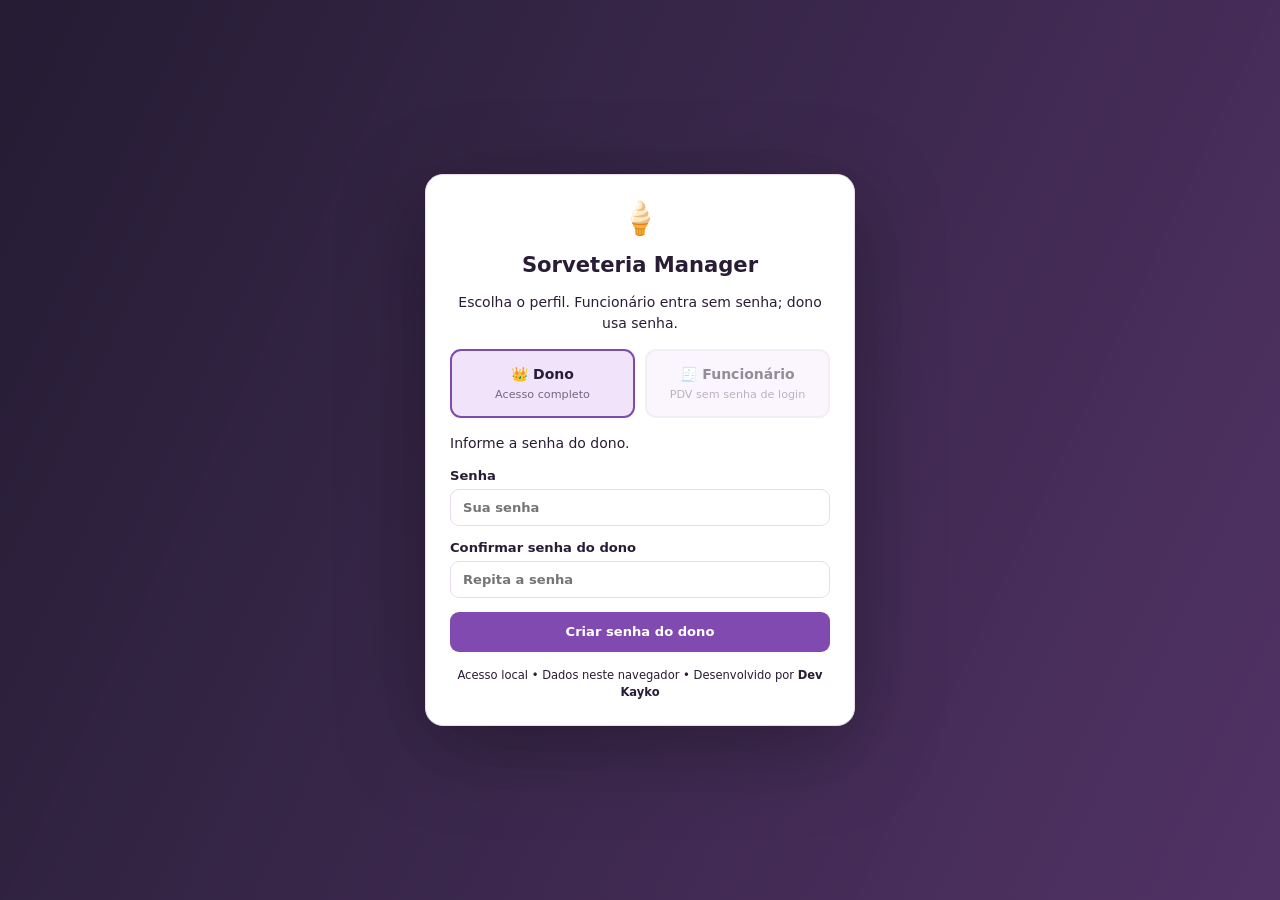
==== index.html @ c47f349a "Add files via upload" ====
<!doctype html>
<html lang="pt-BR">
<head>
  <meta charset="utf-8">
  <meta name="viewport" content="width=device-width, initial-scale=1">
  <meta name="theme-color" content="#1857bf">
  <meta name="description" content="Sorveteria Manager: vendas por quilo, por bola, casquinhas, embalagens, caixa e relatórios. Dev Kayko.">
  <title>Sorveteria Manager 1.0.6 | Dev Kayko</title>
  <link rel="stylesheet" href="css/style.css">
  <script defer src="js/data.js"></script>
  <script defer src="js/security.js"></script>
  <script defer src="js/excel.js"></script>
  <script defer src="js/access.js"></script>
  <script defer src="js/icecream.js"></script>
  <script defer src="js/app.js"></script>
</head>
<body class="login-locked">
<div class="shell">
  <aside class="sidebar" id="sidebar">
    <div class="brand">
      <span class="brand-icon">🍦</span>
      <span class="brand-copy"><strong id="brandName">Sorveteria Manager</strong><small>PDV DE SORVETERIA • V1.0.6</small></span>
    </div>
    <nav aria-label="Menu principal" id="navigation">
      <button class="nav-item active" data-page="inicio" title="Visão geral"><span class="nav-icon">▦</span><span>Visão geral</span></button>
      <button class="nav-item" data-page="caixa" title="Frente de caixa"><span class="nav-icon">▣</span><span>Frente de caixa</span></button>
      <button class="nav-item" data-page="produtos" title="Casquinhas e embalagens"><span class="nav-icon">▤</span><span>Casquinhas e embalagens</span></button>
      <button class="nav-item" data-page="servicos" title="Sabores e preços"><span class="nav-icon">🍧</span><span>Sabores e preços</span></button>
      <button class="nav-item" data-page="financeiro" title="Entradas e saídas"><span class="nav-icon">↗</span><span>Financeiro</span></button>
      <button class="nav-item" data-page="funcionarios" title="Funcionários"><span class="nav-icon">♙</span><span>Funcionários</span></button>
      <button class="nav-item" data-page="metas" title="Metas"><span class="nav-icon">◎</span><span>Metas</span></button>
      <button class="nav-item" data-page="relatorios" title="Relatórios e histórico"><span class="nav-icon">▥</span><span>Relatórios e histórico</span></button>
      <button class="nav-item" data-page="configuracoes" title="Configurações"><span class="nav-icon">⚙</span><span>Configurações</span></button>
    </nav>
    <div class="side-foot"><span class="status-dot"></span> Dados neste navegador<small>Desenvolvido por <a class="dev-credit-link" href="dev-kayko/index.html" target="_blank" rel="noopener noreferrer" title="Conheça o site Dev Kayko">Dev Kayko</a></small></div>
  </aside>

  <div class="main-wrap">
    <header class="topbar">
      <div class="top-heading"><button class="icon-btn mobile-menu" id="toggleMenu" aria-label="Abrir menu">☰</button><div><h1 id="pageTitle">Visão geral</h1><p id="todayText"></p></div></div>
      <div class="top-actions"><span class="chip" id="cashStatus">Caixa fechado</span><span class="user-role-chip" id="roleBadge">Acesso restrito</span><button type="button" class="btn btn-ghost" id="switchUser">⇄ Trocar usuário</button><button type="button" class="btn btn-ghost theme-btn" id="themeToggle" title="Alternar claro e escuro">◐ <span id="themeLabel">Escuro</span></button><button class="btn btn-ghost" id="backupQuick">↓ Backup</button></div>
    </header>

    <main id="mainContent">
      <!-- 01 — PAINEL PRINCIPAL -->
      <section class="page active" id="page-inicio">
        <div class="welcome"><div><span class="eyebrow">PAINEL DE CONTROLE</span><h2>Seu sorvete, suas vendas.</h2><p>As vendas concluídas alimentam automaticamente o histórico e o fechamento.</p></div><button class="btn btn-light" data-go="caixa">Abrir frente de caixa →</button></div>
        <div class="stat-grid">
          <article class="stat"><span>Vendas de hoje</span><strong id="statSales">R$ 0,00</strong><small id="statCount">0 vendas</small></article>
          <article class="stat"><span>Outras entradas hoje</span><strong id="statIncome">R$ 0,00</strong><small>Não inclui vendas</small></article>
          <article class="stat"><span>Saídas de hoje</span><strong id="statExpenses">R$ 0,00</strong><small>Despesas registradas</small></article>
          <article class="stat"><span>Saldo operacional hoje</span><strong id="statBalance">R$ 0,00</strong><small id="statBalanceLabel">Vendas + entradas − saídas</small></article>
        </div>
        <div class="two-col">
          <div class="panel"><div class="panel-head"><h3>Últimas vendas registradas</h3><button class="link-btn" data-go="relatorios">Histórico completo</button></div><div class="table-wrap"><table><thead><tr><th>Data/hora</th><th>Itens vendidos</th><th>Atendente</th><th>Pagamento</th><th class="right">Valor</th></tr></thead><tbody id="recentSales"></tbody></table></div></div>
          <div class="stack-panels"><div class="panel"><div class="panel-head"><h3>Meta diária</h3><button class="link-btn" data-go="metas">Editar meta</button></div><div id="homeGoal"></div></div><div class="panel"><div class="panel-head"><h3>Avisos de estoque</h3><span class="pill" id="statLow">0</span></div><div class="notice-list" id="lowStockList"></div></div></div>
        </div>
      </section>

      <!-- 02 — PDV: TELA RESPONSIVA COM ROLAGEM VERTICAL -->
      <section class="page" id="page-caixa">
        <div class="pdv-toolbar"><div><h2>Frente de caixa <span class="pill">PDV</span> <span id="pdvProfile" class="pdv-profile">Dono</span></h2><small id="posLastSale">Sorvetes por peso ou bola, casquinhas e adicionais.</small></div><div class="action-row"><button type="button" class="btn btn-ghost" id="pdvSwitchUser">⇄ Trocar usuário</button><button type="button" class="btn btn-secondary" id="focusPdv">⛶ Tela expandida</button><button type="button" class="btn btn-secondary" id="openCashBtn">🔐 Abrir caixa</button><button type="button" class="btn btn-danger" id="closeCashBtn">🔐 Fechar caixa e backup</button></div></div>
        <div class="pdv-grid">
          <div class="panel pdv-catalog">
            <div class="panel-head"><h3>🍦 Sorvetes e adicionais</h3><small>Monte e registre</small></div>
            <div class="ice-panel" id="iceCalculator">
              <div class="ice-top"><strong>Venda de sorvete</strong><span id="icePriceSummary">R$ 69,90/kg · R$ 6,00/bola</span></div>
              <div class="ice-modes" role="group" aria-label="Forma de venda"><button type="button" class="ice-mode selected" data-ice-mode="peso">⚖ Por peso</button><button type="button" class="ice-mode" data-ice-mode="bola">🍨 Por bolas</button></div>
              <div class="ice-flavor-label">Escolha o(s) sabor(es) <small>(pode selecionar vários)</small></div>
              <div class="ice-flavor-list" id="iceFlavors"></div>
              <div class="ice-input-row" id="iceWeightFields"><label class="compact-label">Calcular por<select id="iceInputMode"><option value="gramas">Peso da balança (g)</option><option value="valor">Valor informado (R$)</option></select></label><label class="compact-label"><span id="iceAmountLabel">Peso em gramas</span><input id="iceAmount" type="number" min="0" step="0.1" placeholder="Ex.: 350" inputmode="decimal" data-numpad></label></div>
              <div class="ice-input-row" id="iceBallsFields" hidden><label class="compact-label">Quantidade de bolas<input id="iceQty" type="number" min="1" step="1" value="1" inputmode="numeric" data-numpad></label><span class="ice-ball-caption">Valor por bola configurado pelo dono</span></div>
              <div class="ice-price-box"><div><small id="iceQuoteDetail">Digite o peso ou valor</small><strong id="iceCalcTotal">R$ 0,00</strong></div><button type="button" class="btn btn-primary" id="iceAddToCart">+ Adicionar</button></div>
            </div>
            <div class="pdv-search-area"><div class="pdv-search-heading"><strong>🔎 Casquinhas, potes e complementos</strong><small>Encontre itens por nome ou categoria</small></div><label class="pdv-search-label">Buscar produto ou complemento<input id="posSearch" type="search" placeholder="Pesquisar casquinha, pote, cobertura..." autocomplete="off"></label>
            <div class="pdv-filters"><label class="compact-label">Tipo<select id="posKind"><option value="all">Todos os tipos</option><option value="s">Complementos</option><option value="p">Embalagens e produtos</option></select></label><label class="compact-label">Categoria<select id="posCategory"><option value="all">Todas</option></select></label></div>
            <div class="pdv-quick-qty"><label class="compact-label">Qtd. ao clicar<input id="posQty" type="number" min="1" step="1" value="1" inputmode="numeric" data-numpad></label><button type="button" class="btn btn-ghost" id="resetPosFilters">Limpar filtros</button></div></div>
            <div class="pdv-tiles" id="posQuickItems" aria-live="polite"></div>
            <div class="pdv-catalog-foot">Casquinhas e potes são adicionados separadamente e controlam o estoque.</div>
          </div>
          <div class="panel pdv-cart"><div class="panel-head"><h3>Venda atual</h3><button type="button" class="link-btn" id="clearCart">Limpar carrinho</button></div><div class="table-wrap pdv-cart-table"><table><thead><tr><th>Item</th><th>Qtd.</th><th class="right">Valor</th><th></th></tr></thead><tbody id="cartRows"></tbody></table></div><div class="cart-foot"><span>Itens da venda</span><strong id="cartCount">0</strong><button type="button" class="link-btn" data-go="relatorios" id="pdvHistoryLink">↗ Ver histórico de vendas</button></div></div>
          <div class="panel pdv-checkout">
            <div class="panel-head"><h3>Pagamento</h3><span class="mini-chip">Teclado rápido</span></div>
            <div class="summary-line"><span>Subtotal</span><strong id="posSubtotal">R$ 0,00</strong></div>
            <div class="form-row discount-row"><label class="compact-label">Desconto<select id="discountType"><option value="percent">Porcentagem (%)</option><option value="fixed">Valor (R$)</option></select></label><label class="compact-label">Valor<input id="discountValue" type="number" min="0" step="0.01" value="0" data-numpad></label></div>
            <div class="summary-line total-line"><span>TOTAL PARA O CLIENTE</span><strong id="posTotal">R$ 0,00</strong></div>
            <div class="form-row payment-row"><label class="compact-label">Forma de pagamento<select id="paymentMethod"><option>Dinheiro</option><option>Pix</option><option>Cartão de débito</option><option>Cartão de crédito</option><option>Outro</option></select></label><label class="compact-label" id="receivedWrap">Recebido (R$)<input id="receivedAmount" type="number" min="0" step="0.01" placeholder="0,00" data-numpad></label></div>
            <div class="summary-line change-row" id="changeRow"><span id="changeLabel">Troco</span><strong id="posChange">R$ 0,00</strong></div>
            <div class="pdv-keyboard"><div class="pdv-keyboard-title"><strong>Teclado numérico</strong><small id="numpadTarget">Editando: quantidade</small></div><div id="posNumpad" class="pdv-numpad" aria-label="Teclado numérico"><button type="button" data-key="7">7</button><button type="button" data-key="8">8</button><button type="button" data-key="9">9</button><button type="button" data-key="4">4</button><button type="button" data-key="5">5</button><button type="button" data-key="6">6</button><button type="button" data-key="1">1</button><button type="button" data-key="2">2</button><button type="button" data-key="3">3</button><button type="button" data-key="C" class="key-action">C</button><button type="button" data-key="0">0</button><button type="button" data-key="back" class="key-action" aria-label="Apagar último dígito">⌫</button><button type="button" data-key="00">00</button><button type="button" data-key=".">,</button><button type="button" data-key="enter" class="key-enter">OK</button></div></div>
            <label class="compact-label sale-note">Observação (opcional)<input id="saleNote" maxlength="120" placeholder="Detalhes da venda"></label>
            <button type="button" class="btn btn-primary finish-btn" id="finishSale">✓ Concluir e registrar venda</button>
          </div>
        </div>
      </section>

      <!-- 03 — PRODUTOS -->
      <section class="page" id="page-produtos"><div class="section-head"><div><h2>Casquinhas, embalagens e estoque</h2><p>Cadastre casquinhas, potes, copos e outros produtos vendidos ou utilizados.</p></div><button class="btn btn-primary" id="newProduct">+ Novo produto</button></div><div class="panel"><div class="form-row"><label class="grow">Pesquisar<input id="productSearch" placeholder="Nome ou código"></label><label>Exibir<select id="stockFilter"><option value="all">Todos</option><option value="low">Estoque baixo e esgotado</option><option value="out">Somente esgotados</option></select></label></div><div class="stock-legend" aria-label="Legenda das cores do estoque"><span class="stock-badge stock-green"><span class="stock-dot" aria-hidden="true"></span>Verde: acima do mínimo</span><span class="stock-badge stock-yellow"><span class="stock-dot" aria-hidden="true"></span>Amarelo: estoque baixo</span><span class="stock-badge stock-red"><span class="stock-dot" aria-hidden="true"></span>Vermelho: esgotado</span></div><div class="table-wrap"><table><thead><tr><th>Produto / categoria</th><th>Código</th><th>Estoque</th><th>Custo</th><th>Venda</th><th>Ações</th></tr></thead><tbody id="productRows"></tbody></table></div></div></section>

      <!-- 04 — SERVIÇOS -->
      <section class="page" id="page-servicos">
        <div class="section-head"><div><h2>Sabores e preços de venda</h2><p>Edite os sabores e o preço por quilo e por bola. Os valores iniciais são apenas exemplos.</p></div></div>
        <div class="two-col ice-admin-grid">
          <div class="panel"><div class="panel-head"><h3>Sabores disponíveis</h3><button class="btn btn-primary" id="newFlavor">+ Novo sabor</button></div><div class="table-wrap"><table><thead><tr><th>Sabor</th><th>Categoria</th><th>Ações</th></tr></thead><tbody id="flavorRows"></tbody></table></div></div>
          <div class="panel"><h3>Preços do sorvete</h3><form id="icePricesForm" class="stack-form"><label>Preço por quilo (R$ / kg)<input id="iceWeightPrice" type="number" min="0.01" step="0.01" required></label><label>Preço por bola (R$ / bola)<input id="iceScoopPrice" type="number" min="0.01" step="0.01" required></label><p class="hint">Exemplo: 350 g a R$ 69,90/kg = R$ 24,47. O modo por valor calcula o peso aproximado.</p><button type="submit" class="btn btn-primary">Salvar preços</button></form><div class="ice-admin-info">Casquinhas, cascões e embalagens têm preço e estoque próprios na aba <b>Casquinhas e embalagens</b>. Eles podem ser adicionados à venda junto com o sorvete.</div></div>
        </div>
        <div class="panel top-gap"><div class="panel-head"><h3>Outros itens e adicionais</h3><button class="btn btn-secondary" id="newService">+ Novo adicional</button></div><div class="table-wrap"><table><thead><tr><th>Item</th><th>Categoria</th><th>Unidade</th><th>Preço</th><th>Ações</th></tr></thead><tbody id="serviceRows"></tbody></table></div></div>
      </section>

      <!-- 05 — ENTRADAS E SAÍDAS MANUAIS -->
      <section class="page" id="page-financeiro"><div class="section-head"><div><h2>Entradas e saídas</h2><p>Despesas, pagamentos, retiradas e entradas extras; vendas são registradas pelo PDV.</p></div><button class="btn btn-primary" id="newMovement">+ Novo lançamento</button></div><div class="stat-grid stats-three"><article class="stat"><span>Entradas extras do mês</span><strong id="finIncome">R$ 0,00</strong></article><article class="stat"><span>Saídas do mês</span><strong id="finExpense">R$ 0,00</strong></article><article class="stat"><span>Saldo total do mês *</span><strong id="finBalance">R$ 0,00</strong></article></div><p class="hint">* Saldo operacional: vendas + outras entradas − saídas. O valor não representa necessariamente lucro contábil.</p><div class="panel"><div class="panel-head"><h3>Histórico de movimentações</h3><small>Cancelamentos permanecem no histórico</small></div><div class="table-wrap"><table><thead><tr><th>Data</th><th>Tipo</th><th>Descrição</th><th>Categoria</th><th>Valor</th><th>Ação</th></tr></thead><tbody id="movementRows"></tbody></table></div></div></section>

      <!-- 06 — FUNCIONÁRIOS -->
      <section class="page" id="page-funcionarios"><div class="section-head"><div><h2>Funcionários</h2><p>Cadastre salários e lance pagamentos no financeiro.</p></div><button class="btn btn-primary" id="newEmployee">+ Funcionário</button></div><div class="panel"><div class="table-wrap"><table><thead><tr><th>Nome</th><th>Cargo</th><th>Salário-base</th><th>Ações</th></tr></thead><tbody id="employeeRows"></tbody></table></div></div><p class="security-note">A senha do caixa protege apenas o fluxo de abertura, fechamento e saída do PDV. Não é login de usuário: cadastros e informações salariais continuam locais e exigem um computador de acesso restrito.</p></section>

      <!-- 07 — METAS -->
      <section class="page" id="page-metas"><div class="section-head"><div><h2>Metas de vendas</h2><p>Defina objetivos em reais e acompanhe seu progresso diário e mensal.</p></div></div><div class="two-col"><div class="panel"><h3>Configurar metas</h3><form id="goalsForm" class="stack-form"><label>Meta diária de vendas (R$)<input id="goalDaily" type="number" min="0" step="0.01" required></label><label>Meta mensal de vendas (R$)<input id="goalMonthly" type="number" min="0" step="0.01" required></label><p class="hint">Digite 0 para desativar uma meta. Vendas canceladas não contam.</p><button class="btn btn-primary" type="submit">Salvar metas</button></form></div><div class="panel"><h3>Progresso das metas</h3><div id="goalsProgress"></div><p class="hint">Atingir uma meta significa alcançar o faturamento definido, não necessariamente obter lucro.</p></div></div></section>

      <!-- 08 — HISTÓRICO, FECHAMENTOS E RELATÓRIOS -->
      <section class="page" id="page-relatorios"><div class="section-head"><div><h2>Relatórios e histórico de operações</h2><p>Vendas, itens vendidos, entradas, saídas, saldos e fechamentos do período.</p></div><div class="action-row"><button class="btn btn-secondary" id="reportBackup">↓ Backup JSON</button><button class="btn btn-secondary" id="exportExcelReport">▦ Exportar Excel (.xlsx)</button><button class="btn btn-primary" id="printReport">⎙ Imprimir / Salvar PDF</button></div></div>
        <div class="panel report-filters"><div class="form-row"><label>Período<select id="reportPeriod"><option value="day">Dia</option><option value="month">Mês</option></select></label><label id="reportDayWrap">Selecionar dia<input id="reportDay" type="date"></label><label id="reportMonthWrap" hidden>Selecionar mês<input id="reportMonth" type="month"></label></div></div>
        <div id="printHeader"><h2 id="reportCompany">Sorveteria Manager</h2><p id="reportCompanyDetail"></p><p id="reportTitle"></p></div>
        <div class="stat-grid report-stats"><article class="stat"><span>Vendas</span><strong id="reportSales">R$ 0,00</strong></article><article class="stat"><span>Outras entradas</span><strong id="reportIncome">R$ 0,00</strong></article><article class="stat"><span>Saídas</span><strong id="reportOut">R$ 0,00</strong></article><article class="stat"><span>Saldo operacional</span><strong id="reportBalance">R$ 0,00</strong><small id="reportSign">Positivo / negativo</small></article></div>
        <div class="panel report-block"><div class="panel-head"><h3>Resumo do período</h3></div><div id="reportSummary" class="summary-grid"></div></div>
        <div class="panel report-block"><div class="panel-head"><h3>Detalhamento das vendas por tipo</h3></div><div class="table-wrap"><table><thead><tr><th>Tipo</th><th>Nome</th><th>Qtd.</th><th class="right">Total bruto</th></tr></thead><tbody id="reportItemRows"></tbody></table></div><p class="hint">O total bruto dos itens é antes dos descontos. O total líquido aparece em Vendas.</p></div>
        <div class="panel report-block"><div class="panel-head"><h3>Vendas registradas</h3><small>As canceladas continuam no histórico</small></div><div class="table-wrap"><table><thead><tr><th>Data/hora</th><th>Itens</th><th>Pagamento</th><th>Atendente</th><th class="right">Total líquido</th><th class="screen-only">Comprovante / Ação</th></tr></thead><tbody id="reportSaleRows"></tbody></table></div></div>
        <div class="panel report-block"><div class="panel-head"><h3>Entradas e saídas avulsas</h3></div><div class="table-wrap"><table><thead><tr><th>Data</th><th>Descrição</th><th>Categoria</th><th>Tipo</th><th class="right">Valor</th></tr></thead><tbody id="reportMovRows"></tbody></table></div></div>
        <div class="panel report-block"><div class="panel-head"><h3>Fechamentos de caixa</h3></div><div class="table-wrap"><table><thead><tr><th>Abriu em</th><th>Fechou em</th><th>Fundo inicial</th><th>Esperado em dinheiro</th><th>Contado</th><th>Diferença</th></tr></thead><tbody id="reportSessionRows"></tbody></table></div></div>
        <p class="hint report-disclaimer">Saldo operacional = vendas + outras entradas − saídas registradas. Não é lucro contábil: estoque comprado, impostos, taxas de cartão e obrigações não lançadas podem alterar o resultado. Valores de Pix/cartão integram o faturamento, mas não o dinheiro físico na gaveta.</p>
      </section>

      <!-- 09 — CONFIGURAÇÕES E BACKUP -->
      <section class="page" id="page-configuracoes"><div class="section-head"><div><h2>Configurações e segurança</h2><p>Personalize o negócio e faça cópias de segurança dos dados.</p></div></div><div class="two-col"><div class="panel"><h3>Dados da sorveteria</h3><form id="settingsForm" class="stack-form"><label>Nome da sorveteria<input id="settingName" required maxlength="70"></label><label>Telefone<input id="settingPhone" maxlength="30"></label><label>Endereço<input id="settingAddress" maxlength="150"></label><label>Nome do dono (nos comprovantes)<input id="salesOwnerName" maxlength="80" placeholder="Nome do proprietário"></label><button class="btn btn-primary" type="submit">Salvar informações</button></form></div><div class="panel"><h3>Backup e restauração</h3><p>O arquivo JSON salva vendas, histórico, produtos, estoque, movimentações, metas e fechamentos.</p><div class="button-stack"><button class="btn btn-primary" id="exportBackup">↓ Baixar backup JSON</button><button class="btn btn-secondary" id="exportExcelAll">▦ Histórico completo para Excel (.xlsx)</button><label class="btn btn-secondary upload-label">↑ Restaurar backup<input type="file" id="importBackup" accept=".json,application/json" hidden></label></div><small id="lastBackupText"></small><p class="hint">Restaurar substitui os dados deste navegador. Guarde o arquivo em outro local.</p><p class="hint">O Excel é uma cópia para consulta e arquivo, não um banco sincronizado. Exporte novamente após novas vendas.</p></div></div><div class="panel top-gap security-panel">
          <div class="panel-head"><h3>🔐 Senha do dono</h3><span class="pill" id="securityStatus">Não configurada</span></div>
          <p>A senha do dono libera o painel administrativo. A senha operacional do caixa é separada e usada para abrir/fechar o atendimento. O funcionário entra no PDV sem senha de login.</p>
          <button type="button" id="changeCashPassword" class="btn btn-secondary">Alterar senha do dono</button>
          <p class="hint">Guarde seu código de recuperação em local seguro. Sem senha e sem o código previamente criado, não existe recuperação automática.</p><button class="btn btn-secondary" type="button" id="renewRecoveryCode">Gerar novo código de recuperação</button>
        </div>
        <div class="panel top-gap cash-access-panel">
          <div class="panel-head"><h3>🧾 Funcionário e senha do caixa</h3><span id="cashAccessStatus" class="pill">Configure a senha do caixa</span></div>
          <p>O funcionário <b>entra no PDV sem senha de login</b> e pode vender e imprimir comprovantes. Para <b>abrir, fechar ou desbloquear o caixa</b>, informa a senha operacional configurada aqui. Ela é <b>diferente da senha do dono</b>.</p>
          <button type="button" id="configureCashPassword" class="btn btn-primary">Criar senha do caixa</button>
          <p class="hint">Somente o dono pode configurar a senha do caixa. O funcionário não acessa produtos, salários, financeiro, relatórios, Excel, backups ou configurações.</p>
        </div>
        <div class="panel top-gap"><h3>Armazenamento e limitações</h3><p>Os registros ficam neste navegador. Não use modo anônimo e não limpe os dados do site. Os perfis são uma restrição de interface local, não autenticação segura de servidor: quem tem acesso ao navegador e às ferramentas de desenvolvimento pode consultar ou alterar o armazenamento. Para proteção real de salários e finanças, use banco de dados com permissões e login no servidor.</p></div></section>
    </main>
    <footer>© <span id="footerYear"></span> Sorveteria Manager · Desenvolvido por <a class="dev-credit-link" href="dev-kayko/index.html" target="_blank" rel="noopener noreferrer" title="Conheça o site Dev Kayko">Dev Kayko</a></footer>
  </div>
</div>
<div id="modalOverlay" class="modal-overlay" hidden><div class="modal" role="dialog" aria-modal="true" aria-labelledby="modalTitle"><div class="modal-head"><h3 id="modalTitle">Cadastro</h3><button class="icon-btn" id="closeModal" aria-label="Fechar">✕</button></div><form id="modalForm"><div class="stack-form" id="modalFields"></div><div class="modal-actions"><button type="button" class="btn btn-secondary" id="cancelModal">Cancelar</button><button type="submit" class="btn btn-primary">Salvar</button></div></form></div></div>
<!-- Comprovante pós-venda: duas vias (cliente e loja), papel 58 mm -->
<div id="receiptOverlay" class="modal-overlay" hidden>
  <div class="modal receipt-modal" role="dialog" aria-modal="true" aria-labelledby="receiptModalTitle">
    <div class="modal-head"><h3 id="receiptModalTitle">Venda registrada ✓</h3><button class="icon-btn" type="button" id="closeReceiptModal" aria-label="Fechar comprovante">✕</button></div>
    <p id="receiptSaleText" class="receipt-status"></p>
    <div class="receipt-actions">
      <button type="button" id="printCustomerReceipt" class="btn btn-primary">⎙ Via do cliente (58 mm)</button>
      <button type="button" id="printStoreReceipt" class="btn btn-secondary">⎙ Via da loja (58 mm)</button>
      <button type="button" id="printBothReceipts" class="btn btn-secondary">⎙ Imprimir as duas vias</button>
      <button type="button" id="exportLastSaleExcel" class="btn btn-ghost">▦ Registrar esta venda no Excel</button>
    </div>
    <p class="hint">Selecione a impressora térmica instalada no dispositivo e configure papel de 58 mm. Comprovante de venda (não substitui documento fiscal).</p>
    <div class="modal-actions"><button type="button" class="btn btn-ghost" id="doneReceipt">Continuar atendendo</button></div>
  </div>
</div>
<!-- Entrada obrigatória: dono ou funcionário -->
<div id="loginOverlay" class="modal-overlay login-overlay" role="presentation">
  <div class="modal login-modal" role="dialog" aria-modal="true" aria-labelledby="loginTitle">
    <div class="login-emblem" aria-hidden="true">🍦</div>
    <h2 id="loginTitle">Sorveteria Manager</h2><p class="login-subtitle">Escolha o perfil. Funcionário entra sem senha; dono usa senha.</p>
    <div class="login-role-picker" role="group" aria-label="Perfil de acesso">
      <button type="button" class="login-role selected" id="loginOwner" aria-pressed="true"><strong>👑 Dono</strong><small>Acesso completo</small></button>
      <button type="button" class="login-role" id="loginOperator" aria-pressed="false"><strong>🧾 Funcionário</strong><small>PDV sem senha de login</small></button>
    </div>
    <form id="loginForm" autocomplete="off" class="stack-form">
      <p id="loginHelp" class="login-help">Informe sua senha para acessar o sistema.</p>
      <label id="loginPasswordWrap">Senha <input id="loginPassword" name="password" type="password" autocomplete="off" minlength="6" maxlength="64" required placeholder="Sua senha"></label>
      <label id="loginPasswordConfirmWrap" hidden>Confirmar senha do dono <input id="loginPasswordConfirm" name="passwordConfirm" type="password" autocomplete="new-password" minlength="6" maxlength="64" placeholder="Repita a senha"></label>
      <p id="loginError" class="auth-error" role="alert" hidden></p>
      <button type="submit" id="loginSubmit" class="btn btn-primary login-submit">Entrar no sistema</button><button type="button" id="forgotOwnerPassword" class="link-btn" hidden>Esqueci a senha do dono</button>
    </form>
    <p class="login-footer">Acesso local • Dados neste navegador • Desenvolvido por <a class="dev-credit-link" href="dev-kayko/index.html" target="_blank" rel="noopener noreferrer" title="Conheça o site Dev Kayko">Dev Kayko</a></p>
  </div>
</div>
<!-- Configurar senha operacional de abrir/fechar caixa: só pelo dono -->
<div id="cashAccessOverlay" class="modal-overlay auth-overlay" hidden>
  <div class="modal auth-modal" role="dialog" aria-modal="true" aria-labelledby="cashAccessTitle">
    <div class="auth-icon" aria-hidden="true">🔐</div>
    <h3 id="cashAccessTitle">Senha operacional do caixa</h3>
    <p>Configure uma senha para abrir, fechar e desbloquear o caixa. O funcionário continuará entrando no PDV sem senha.</p>
    <form id="cashAccessForm" class="stack-form" autocomplete="off">
      <label>Confirmar senha do dono<input type="password" name="ownerPassword" minlength="6" maxlength="64" autocomplete="off" required></label>
      <label>Nova senha do caixa<input type="password" name="newPassword" minlength="6" maxlength="64" autocomplete="new-password" required placeholder="Mínimo 6 caracteres"></label>
      <label>Confirmar senha do caixa<input type="password" name="confirmPassword" minlength="6" maxlength="64" autocomplete="new-password" required></label>
      <p id="cashAccessError" class="auth-error" role="alert" hidden></p>
      <div class="modal-actions"><button type="button" id="cancelCashAccess" class="btn btn-secondary">Cancelar</button><button type="submit" id="saveCashAccess" class="btn btn-primary">Salvar senha do caixa</button></div>
    </form>
  </div>
</div>
<!-- Senha do caixa para abrir/fechar/desbloquear; senha do dono para sair da área restrita -->
<div id="securityOverlay" class="modal-overlay auth-overlay" hidden>
  <div class="modal auth-modal" role="dialog" aria-modal="true" aria-labelledby="securityModalTitle" aria-describedby="securityModalDescription">
    <div class="auth-icon" aria-hidden="true">🔐</div>
    <h3 id="securityModalTitle">Senha do caixa</h3>
    <p id="securityModalDescription">Informe a senha do operador.</p>
    <form id="securityForm" autocomplete="off">
      <div class="stack-form" id="securityFields"></div>
      <p class="auth-error" id="securityError" role="alert" hidden></p>
      <div class="modal-actions"><button type="button" id="securitySwitchUser" class="btn btn-ghost" hidden>Trocar usuário</button><button type="button" id="securityCancel" class="btn btn-secondary">Cancelar</button><button type="submit" id="securityConfirm" class="btn btn-primary">Confirmar</button></div>
    </form>
  </div>
</div>

<div id="employeeSelectOverlay" class="modal-overlay" hidden><div class="modal auth-modal" role="dialog" aria-modal="true"><h3>Quem está atendendo?</h3><p>Selecione seu nome. Ele aparecerá nos comprovantes e relatórios.</p><label>Funcionário cadastrado<select id="employeeSelect"></select></label><p class="hint" id="emptyEmployees" hidden>O dono deve cadastrar pelo menos um funcionário antes de usar esse perfil.</p><div class="modal-actions"><button type="button" class="btn btn-secondary" id="cancelEmployeeSelect">Voltar</button><button type="button" class="btn btn-primary" id="confirmEmployeeSelect">Entrar no PDV</button></div></div></div>
<div id="recoveryCodeOverlay" class="modal-overlay" hidden><div class="modal auth-modal"><h3>Guarde seu código de recuperação</h3><p>Guarde este código fora do computador. Ele é exibido apenas agora e permite redefinir a senha do dono.</p><div class="recovery-code" id="recoveryCodeText"></div><div class="modal-actions"><button type="button" class="btn btn-secondary" id="copyRecoveryCode">Copiar</button><button type="button" class="btn btn-secondary" id="downloadRecoveryCode">Salvar TXT</button><button type="button" class="btn btn-primary" id="closeRecoveryCode">Já guardei</button></div></div></div>
<div id="recoverOwnerOverlay" class="modal-overlay" hidden><div class="modal auth-modal"><h3>Recuperar senha do dono</h3><p id="recoverOwnerMessage"></p><form id="recoverOwnerForm" class="stack-form"><label>Código de recuperação<input name="code" required></label><label>Nova senha<input type="password" name="password" minlength="6" required></label><label>Confirmar nova senha<input type="password" name="confirmation" minlength="6" required></label><p class="auth-error" id="recoverOwnerError" hidden></p><div class="modal-actions"><button type="button" class="btn btn-secondary" id="cancelOwnerRecovery">Voltar</button><button type="submit" class="btn btn-primary">Redefinir senha</button></div></form></div></div>
<div id="receiptPaper" aria-hidden="true"></div>
<div id="toast" class="toast" role="status" aria-live="polite"></div>
</body>
</html>
---- css/style.css ----
:root{--bg:#fbf6fc;--surface:#fff;--surface-2:#f7eefb;--text:#291c35;--muted:#766680;--line:#e8dced;--primary:#814ab0;--primary-hover:#67348e;--primary-soft:#f1e4fa;--sidebar:#231332;--sidebar-active:#54316d;--sidebar-text:#ebddf5;--danger:#b43253;--danger-bg:#fceaf0;--success:#188157;--success-bg:#def9eb;color-scheme:light}
html[data-theme=dark]{--bg:#160f1e;--surface:#2a1c36;--surface-2:#382748;--text:#f6efff;--muted:#cfbbd9;--line:#554060;--primary:#bd86f1;--primary-hover:#a869dc;--primary-soft:#473055;--sidebar:#0e0a16;--sidebar-active:#4e3069;--sidebar-text:#f1e8f7;--danger:#fa92aa;--danger-bg:#4f2635;--success:#65deb0;--success-bg:#214839;color-scheme:dark}
*{box-sizing:border-box}html{scroll-behavior:smooth}body{margin:0;background:var(--bg);color:var(--text);font-family:Inter,ui-sans-serif,system-ui,-apple-system,'Segoe UI',sans-serif;min-height:100vh;font-size:14px}button,input,select{font:inherit}button{cursor:pointer}button:disabled{opacity:.5;cursor:not-allowed}a{color:inherit}input,select{width:100%;padding:10px 12px;border:1px solid var(--line);border-radius:9px;background:var(--surface);color:var(--text);min-width:0}input:focus-visible,select:focus-visible,button:focus-visible{outline:2px solid var(--primary);outline-offset:2px}h1,h2,h3,p{margin:0}h1{font-size:1.25rem}h2{font-size:1.32rem}h3{font-size:1.04rem}p{line-height:1.5}small{font-size:.78rem;color:var(--muted)}label{display:grid;gap:6px;font-size:.82rem;font-weight:650;min-width:0}label.grow{flex:1}.hint{color:var(--muted);font-size:.77rem;margin-top:9px}.shell{min-height:100vh;display:flex;align-items:stretch;min-width:0}.sidebar{width:248px;min-width:248px;position:sticky;top:0;height:100dvh;background:var(--sidebar);color:var(--sidebar-text);padding:20px 12px;display:flex;flex-direction:column;z-index:10}.brand{display:flex;align-items:center;gap:12px;padding:4px 9px 24px}.brand-icon{font-size:2rem}.brand-copy{min-width:0;display:grid;gap:5px}.brand strong{font-size:1rem;overflow-wrap:anywhere}.brand small{font-size:.67rem;color:#cbb5d6}.sidebar nav{display:grid;gap:5px}.nav-item{background:transparent;color:var(--sidebar-text);border:0;display:flex;align-items:center;text-align:left;gap:10px;min-width:0;border-radius:10px;padding:12px 10px;line-height:1.35;font-weight:700}.nav-item span:last-child{min-width:0;overflow-wrap:anywhere}.nav-item:hover,.nav-item.active{background:var(--sidebar-active);color:white}.nav-icon{width:20px;flex:0 0 20px;text-align:center}.side-foot{margin-top:auto;padding:20px 8px 5px;color:#dbc6e7;font-size:.73rem;line-height:1.8}.side-foot small{display:block;color:#e4d3ee}.status-dot{display:inline-block;width:7px;height:7px;background:#69deaf;border-radius:50%;margin-right:4px}.dev-credit-link{font-weight:800;text-decoration:none}.dev-credit-link:hover{text-decoration:underline}.main-wrap{flex:1;min-width:0;min-height:100vh;display:flex;flex-direction:column}.topbar{background:var(--surface);border-bottom:1px solid var(--line);padding:15px 23px;display:flex;justify-content:space-between;gap:10px;flex-wrap:wrap;align-items:center;position:relative;z-index:3}.top-heading{display:flex;gap:12px;align-items:center}.top-heading p{font-size:.73rem;color:var(--muted);text-transform:capitalize}.top-actions,.action-row,.form-row{display:flex;align-items:center;gap:10px;flex-wrap:wrap}.top-actions .btn{padding:9px 11px}.btn{display:inline-flex;align-items:center;justify-content:center;gap:7px;border-radius:9px;border:1px solid transparent;padding:11px 14px;font-weight:740;font-size:.82rem;text-decoration:none;line-height:1.25;white-space:normal}.btn-primary{background:var(--primary);color:#fff}.btn-primary:hover{background:var(--primary-hover)}.btn-secondary{color:var(--text);background:var(--primary-soft);border-color:var(--line)}.btn-ghost{color:var(--text);background:var(--surface);border-color:var(--line)}.btn-danger{background:var(--danger-bg);color:var(--danger);border-color:var(--danger)}.btn-light{background:#fff;color:#6e419e}.icon-btn{border:0;background:none;color:inherit;font-size:1.2rem;padding:5px}.mobile-menu{display:none}.chip,.pill,.mini-chip,.user-role-chip,.pdv-profile{border-radius:99px;padding:5px 9px;background:var(--primary-soft);color:var(--primary);font-size:.7rem;font-weight:800}main{padding:22px 22px 35px;flex:1;min-width:0}.page{display:none}.page.active{display:block}.section-head,.panel-head,.pdv-toolbar{display:flex;justify-content:space-between;align-items:center;gap:14px;flex-wrap:wrap;margin-bottom:14px}.section-head p{font-size:.8rem;color:var(--muted);margin-top:4px}.stat-grid{display:grid;grid-template-columns:repeat(4,minmax(0,1fr));gap:13px;margin:18px 0}.stat{background:var(--surface);border:1px solid var(--line);border-radius:13px;padding:17px;display:grid;gap:7px;min-width:0}.stat span{color:var(--muted);font-size:.77rem}.stat strong{font-size:1.36rem;overflow-wrap:anywhere}.two-col{display:grid;grid-template-columns:repeat(2,minmax(0,1fr));gap:16px}.panel{min-width:0;background:var(--surface);border:1px solid var(--line);border-radius:14px;padding:18px;margin-bottom:8px}.stack-panels{display:grid;gap:12px}.stack-form{display:grid;gap:14px}.top-gap{margin-top:15px}.table-wrap{max-width:100%;overflow-x:auto}table{width:100%;border-collapse:collapse;font-size:.8rem;text-align:left}th{padding:12px 9px;color:var(--muted);background:var(--surface-2);font-size:.73rem}td{padding:10px 9px;border-bottom:1px solid var(--line);vertical-align:top}td .sub-info{display:block;margin-top:4px}td small{display:block}.right{text-align:right}.table-action{border:1px solid var(--line);color:var(--primary);background:var(--surface-2);border-radius:7px;padding:6px 8px;margin:2px;white-space:nowrap;font-size:.75rem}.table-action.danger{color:var(--danger)}.link-btn{border:0;background:none;color:var(--primary);font-weight:700;font-size:.79rem;padding:6px}.welcome{background:linear-gradient(125deg,#8247ae,#c474ab);padding:24px;border-radius:17px;color:white;display:flex;align-items:center;justify-content:space-between;gap:14px;flex-wrap:wrap}.welcome p{margin:8px 0;color:#fff}.eyebrow{font-size:.68rem;letter-spacing:.13em}.summary-grid{display:grid;grid-template-columns:repeat(3,minmax(0,1fr));gap:8px}.summary-grid>div{padding:11px;border:1px solid var(--line);border-radius:10px}.summary-line,.cart-foot{display:flex;justify-content:space-between;gap:8px;align-items:center}.summary-line{padding:8px 0;border-bottom:1px solid var(--line)}.total-line{background:var(--primary-soft);padding:14px;border-radius:11px;margin:3px 0;flex-wrap:wrap}.total-line strong{font-size:1.7rem;color:var(--primary)}.pdv-grid{display:grid;grid-template-columns:minmax(330px,1.28fr) minmax(255px,.9fr) minmax(290px,1fr);gap:15px;align-items:start}.pdv-grid>.panel{padding:17px}.pdv-toolbar .action-row{gap:8px}.pdv-toolbar small{display:block;margin-top:7px}.pdv-catalog,.pdv-cart,.pdv-checkout{min-width:0}.ice-panel{background:var(--surface-2);border:1px solid var(--line);border-radius:12px;padding:13px;display:grid;gap:11px;margin-bottom:15px}.ice-top{display:flex;align-items:center;justify-content:space-between;flex-wrap:wrap;gap:6px}.ice-top span{color:var(--muted);font-size:.73rem}.ice-modes{display:grid;grid-template-columns:1fr 1fr;gap:8px}.ice-mode{background:var(--surface);border:1px solid var(--line);border-radius:9px;padding:10px;color:var(--text);font-size:.81rem}.ice-mode.selected{background:var(--primary);color:#fff}.ice-flavor-label{font-size:.79rem;font-weight:800}.ice-flavor-list{display:flex;flex-wrap:wrap;gap:7px}.ice-flavor{border:1px solid var(--line);background:var(--surface);border-radius:8px;padding:7px 10px;color:var(--text);font-size:.77rem}.ice-flavor.selected{background:var(--primary);color:white}.ice-input-row,.pdv-filters{display:grid;grid-template-columns:repeat(2,minmax(0,1fr));gap:10px}.ice-ball-caption{font-size:.7rem;color:var(--muted)}.ice-price-box{background:var(--surface);border:1px solid var(--line);padding:12px;border-radius:10px;display:flex;align-items:center;justify-content:space-between;gap:11px;flex-wrap:wrap}.ice-price-box>div{display:grid;gap:3px}.ice-price-box small{color:var(--muted)}.ice-price-box strong{font-size:1.35rem;color:var(--primary)}.pdv-search-area{padding:16px;background:var(--surface-2);border:1px solid var(--line);border-radius:12px;display:grid;gap:12px;margin-bottom:15px}.pdv-search-heading{display:grid;gap:3px}.pdv-search-heading strong{font-size:.95rem;overflow-wrap:anywhere}.pdv-search-heading small{font-size:.74rem}.pdv-quick-qty{display:flex;align-items:end;gap:10px;flex-wrap:wrap}.pdv-quick-qty label{max-width:160px}.pdv-search-area #posSearch{padding:12px;min-height:44px}.pdv-tiles{display:grid;grid-template-columns:repeat(2,minmax(0,1fr));gap:10px}.pdv-tile{border:1px solid var(--line);background:var(--surface-2);border-radius:11px;padding:12px;color:var(--text);text-align:left;display:grid;gap:7px;min-width:0;min-height:95px;overflow-wrap:anywhere}.pdv-tile:hover{border-color:var(--primary)}.pdv-tile strong{font-size:.83rem}.pdv-tile .tile-price{color:var(--primary);font-weight:850}.tile-type{font-size:.67rem;color:var(--muted)}.pdv-cart-table{overflow-x:auto}.pdv-catalog-foot{font-size:.74rem;color:var(--muted);padding-top:12px}.pdv-checkout{display:grid;gap:11px}.pdv-checkout .panel-head{margin-bottom:1px}.pdv-keyboard{border:1px solid var(--line);border-radius:12px;padding:12px;background:var(--surface-2)}.pdv-keyboard-title{display:flex;justify-content:space-between;gap:8px;margin-bottom:11px;font-size:.74rem}.pdv-numpad{display:grid;grid-template-columns:repeat(3,minmax(0,1fr));gap:7px}.pdv-numpad button{min-height:42px;border:1px solid var(--line);border-radius:9px;color:var(--text);background:var(--surface);font-weight:750}.pdv-numpad .key-enter{background:var(--primary);color:white}.finish-btn{min-height:46px;width:100%}.payment-row,.discount-row{display:grid;grid-template-columns:repeat(2,minmax(0,1fr))}.ice-admin-grid{grid-template-columns:1.12fr .88fr}.ice-admin-info{margin-top:20px;color:var(--muted);font-size:.8rem;line-height:1.55}footer{padding:22px;color:var(--muted);text-align:center;font-size:.78rem}.modal-overlay{position:fixed;inset:0;background:#11091bba;display:flex;justify-content:center;align-items:center;z-index:30;padding:16px;overflow:auto}.modal-overlay[hidden],[hidden]{display:none!important}.modal{width:min(100%,560px);max-height:95dvh;overflow-y:auto;border:1px solid var(--line);border-radius:18px;padding:24px;background:var(--surface);box-shadow:0 20px 90px #0005;display:grid;gap:15px}.modal-head{display:flex;justify-content:space-between;align-items:center;gap:8px}.modal-actions{display:flex;flex-wrap:wrap;gap:9px;justify-content:flex-end;margin-top:8px}.auth-modal{max-width:465px}.auth-error{padding:10px;border-radius:10px;background:var(--danger-bg);color:var(--danger)}.auth-icon,.login-emblem{font-size:2rem}.login-overlay{z-index:60;background:linear-gradient(115deg,#140b24ed,#422158eb)}.login-modal{max-width:430px;text-align:center}.login-role-picker{display:grid;grid-template-columns:1fr 1fr;gap:10px}.login-role{padding:15px 9px;border-radius:11px;border:2px solid var(--line);background:var(--surface-2);color:var(--text);display:grid;gap:6px}.login-role.selected{border-color:var(--primary);background:var(--primary-soft)}.login-role small{font-size:.7rem}.login-modal .stack-form{text-align:left}.login-footer{font-size:.72rem}.recovery-code{padding:15px;border-radius:12px;background:var(--primary-soft);color:var(--primary);font-weight:900;text-align:center;letter-spacing:.12em;overflow-wrap:anywhere}.receipt-status{color:var(--success);font-weight:800}.receipt-actions{display:grid;grid-template-columns:1fr 1fr;gap:8px}.receipt-actions button{white-space:normal}.toast{position:fixed;bottom:15px;right:15px;z-index:99;background:var(--sidebar);color:white;border-radius:12px;padding:13px 16px;opacity:0;pointer-events:none;transition:opacity .2s}.toast.visible{opacity:1}.security-note{color:var(--muted);margin-top:12px}.report-filters{margin-bottom:12px}#printHeader{display:none}#receiptPaper{position:absolute;left:-9999px;top:0;width:58mm;visibility:hidden;background:white;color:black}.receipt-ticket{width:58mm;padding:7mm 6mm 9mm;background:white;color:black;font:10px/1.45 Arial,sans-serif;overflow-wrap:anywhere}.receipt-ticket header,.receipt-ticket footer{text-align:center}.receipt-ticket h3{font-size:12px;color:black}.receipt-ticket p{margin:5px 0}.receipt-ticket hr{border:0;border-top:1px dashed #333;margin:7px 0}.receipt-ticket footer small{display:block}.receipt-line{display:flex;justify-content:space-between;gap:6px}.receipt-line span:last-child{flex:0 0 auto}body.login-locked .shell{visibility:hidden;pointer-events:none}body.role-operator .sidebar{display:none}body.role-operator #backupQuick,body.role-operator #pdvHistoryLink,body.role-operator #exportLastSaleExcel{display:none!important}body.pdv-focus .sidebar,body.pdv-focus .topbar,body.pdv-focus main>section:not(#page-caixa),body.pdv-focus footer{display:none!important}body.pdv-focus main{padding:15px}body.pdv-focus .main-wrap{width:100%}body.pdv-focus .pdv-grid{grid-template-columns:minmax(330px,1.3fr) minmax(250px,.9fr) minmax(290px,1fr)}
@media(max-width:1240px){.sidebar{width:223px;min-width:223px}.pdv-grid,body.pdv-focus .pdv-grid{grid-template-columns:minmax(335px,1.15fr) minmax(255px,1fr)}.pdv-checkout{grid-column:1/-1}.pdv-keyboard{max-width:480px;margin:auto;width:100%}.stat-grid{grid-template-columns:repeat(2,minmax(0,1fr))}}@media(max-width:900px){.sidebar{position:fixed;left:-266px;width:252px;min-width:252px;transition:left .2s}.sidebar.visible{left:0}.mobile-menu{display:block}.two-col{grid-template-columns:1fr}.main-wrap{width:100%}.topbar{padding:13px}main{padding:13px}.pdv-grid,body.pdv-focus .pdv-grid{grid-template-columns:minmax(0,1fr)}.pdv-checkout{grid-column:auto}.pdv-tiles{grid-template-columns:repeat(2,minmax(0,1fr))}}@media(max-width:500px){.stat-grid{grid-template-columns:1fr}.pdv-filters,.ice-input-row{grid-template-columns:1fr}.receipt-actions{grid-template-columns:1fr}.modal{padding:17px}.pdv-grid>.panel{padding:13px}.pdv-tiles{grid-template-columns:repeat(2,minmax(0,1fr))}.topbar{align-items:flex-start}}
@media print{@page{size:A4;margin:20mm 19mm 22mm 19mm}html{min-width:0!important}body{background:#fff!important;color:#000!important}body.printing-receipt{width:58mm!important;min-width:0!important}body.printing-receipt .shell,body.printing-receipt .modal-overlay,body.printing-receipt .toast{display:none!important}body.printing-receipt #receiptPaper{visibility:visible!important;display:block!important;position:static!important;left:auto!important;top:auto!important;width:58mm!important}body.printing-report .sidebar,body.printing-report .topbar,body.printing-report footer,body.printing-report .action-row,body.printing-report .report-filters,body.printing-report .screen-only,body.printing-report section:not(#page-relatorios){display:none!important}body.printing-report .main-wrap{display:block!important}body.printing-report #page-relatorios{display:block!important}body.printing-report main{padding:0!important}body.printing-report #printHeader{display:block!important;margin-bottom:17px}body.printing-report .panel,body.printing-report .stat{border:1px solid #ccc!important;break-inside:avoid-page}body.printing-report .stat-grid{grid-template-columns:repeat(4,1fr)}body.printing-report table{font-size:9px!important}body.printing-report th,body.printing-report td{padding:6px 4px!important}}
#employeeSelectOverlay{z-index:75}#recoverOwnerOverlay,#recoveryCodeOverlay{z-index:85}

/* SORVETERIA MANAGER 1.0.6: SEMÁFORO DE ESTOQUE — CLARO E ESCURO */
.stock-legend{display:flex;flex-wrap:wrap;align-items:center;gap:9px;margin:15px 0 12px}
.stock-badge{display:inline-flex;align-items:center;justify-content:flex-start;gap:6px;border-radius:99px;border:1px solid transparent;padding:5px 9px;font-size:.69rem;line-height:1.25;font-weight:850;white-space:normal;max-width:100%;}
.stock-dot{display:inline-block;width:9px;height:9px;flex:0 0 9px;border-radius:50%;background:currentColor}
.stock-green{color:#145c35;background:#e1f7e8;border-color:#a5dec0}
.stock-yellow{color:#7a5200;background:#fff2c7;border-color:#f2cf73}
.stock-red{color:#9a1d2c;background:#ffe2e6;border-color:#f5a5b2}
.stock-row-green td:first-child{border-left:4px solid #21945d}
.stock-row-yellow td:first-child{border-left:4px solid #d7a514}
.stock-row-red td:first-child{border-left:4px solid #d94355}
.stock-cell{display:flex;flex-wrap:wrap;align-items:center;gap:7px;min-width:110px}
.stock-cell strong{white-space:nowrap}
.stock-tile-status{display:flex;flex-wrap:wrap;align-items:center;gap:5px}
.stock-tile-status small{font-size:.7rem}
.pdv-tile.stock-tile-green{border-left:4px solid #21945d}
.pdv-tile.stock-tile-yellow{border-left:4px solid #d7a514;background:color-mix(in srgb,var(--surface-2) 88%,#fff2c7)}
.pdv-tile.stock-tile-red{border-left:4px solid #d94355;background:color-mix(in srgb,var(--surface-2) 88%,#ffe2e6)}
.pdv-tile.stock-tile-red:disabled{opacity:1;cursor:not-allowed}
.stock-notice{display:flex;justify-content:space-between;align-items:center;flex-wrap:wrap;gap:10px;padding:10px 12px;border-radius:10px;border:1px solid var(--line);margin:7px 0}
.stock-notice>div{display:grid;gap:3px}
.stock-notice strong{overflow-wrap:anywhere;font-size:.82rem}
.stock-notice small{font-size:.73rem}
.stock-notice-yellow{border-left:4px solid #d7a514;background:color-mix(in srgb,var(--surface) 91%,#fff2c7)}
.stock-notice-red{border-left:4px solid #d94355;background:color-mix(in srgb,var(--surface) 91%,#ffe2e6)}
.stock-empty{color:var(--success);font-size:.83rem;padding:9px}
html[data-theme="dark"] .stock-green{color:#b1f6ca;background:#12402a;border-color:#367952}
html[data-theme="dark"] .stock-yellow{color:#ffe49b;background:#493708;border-color:#8e6a24}
html[data-theme="dark"] .stock-red{color:#ffb2bc;background:#4c1b28;border-color:#8e3648}
@media(max-width:600px){.stock-legend{gap:6px}.stock-badge{font-size:.65rem;padding:5px 7px}.stock-cell{min-width:90px}}
@media print{.stock-badge{border-color:#999!important;background:transparent!important;color:#111!important}}
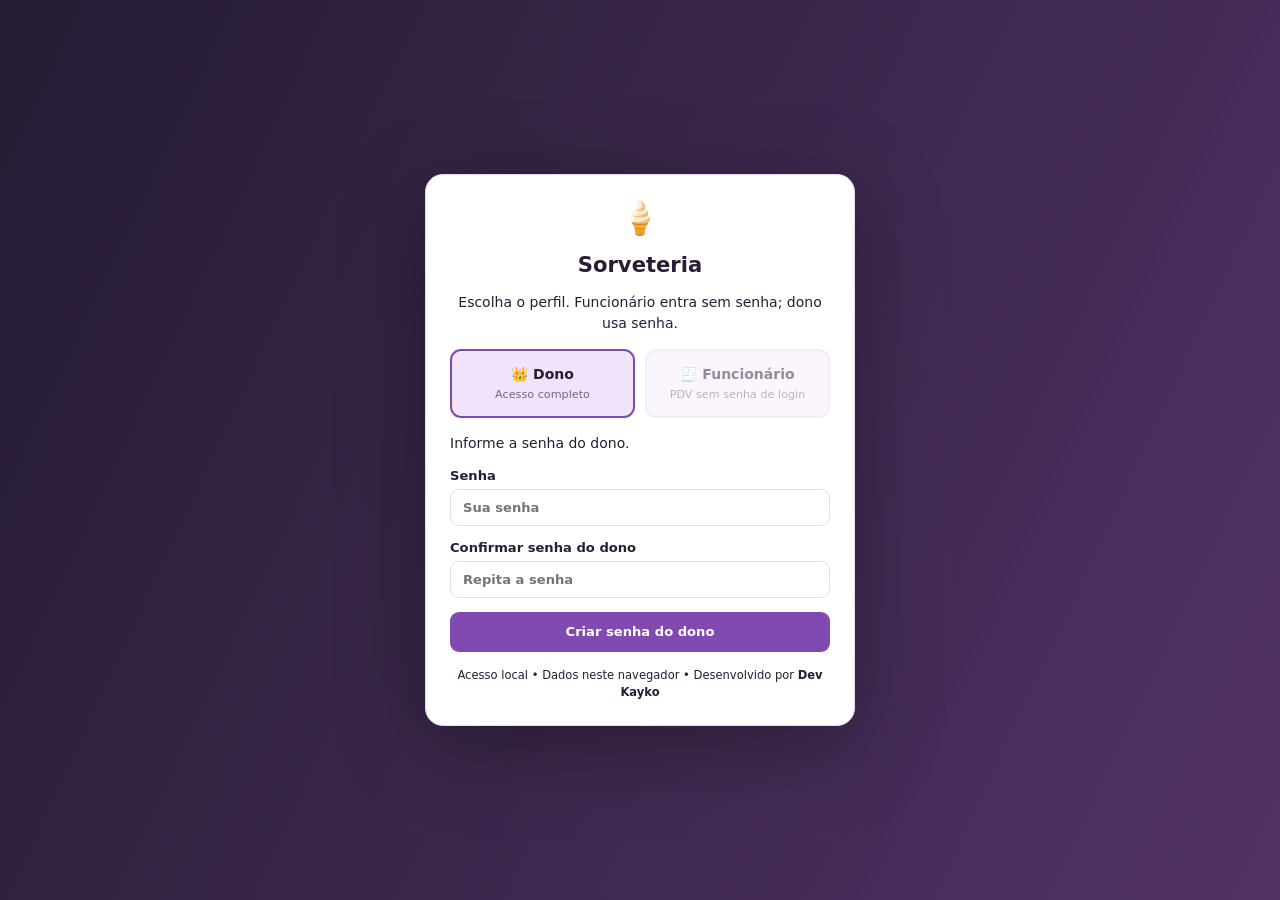
==== commit 262d4a15: "Add files via upload" ====
--- a/index.html
+++ b/index.html
@@ -4,8 +4,8 @@
   <meta charset="utf-8">
   <meta name="viewport" content="width=device-width, initial-scale=1">
   <meta name="theme-color" content="#1857bf">
-  <meta name="description" content="Sorveteria Manager: vendas por quilo, por bola, casquinhas, embalagens, caixa e relatórios. Dev Kayko.">
-  <title>Sorveteria Manager 1.0.6 | Dev Kayko</title>
+  <meta name="description" content="Sorveteria: vendas por quilo, por bola, casquinhas, embalagens, caixa e relatórios. Dev Kayko.">
+  <title>Sorveteria | Dev Kayko</title>
   <link rel="stylesheet" href="css/style.css">
   <script defer src="js/data.js"></script>
   <script defer src="js/security.js"></script>
@@ -19,7 +19,7 @@
   <aside class="sidebar" id="sidebar">
     <div class="brand">
       <span class="brand-icon">🍦</span>
-      <span class="brand-copy"><strong id="brandName">Sorveteria Manager</strong><small>PDV DE SORVETERIA • V1.0.6</small></span>
+      <span class="brand-copy"><strong id="brandName">Sorveteria</strong><small>PDV DE SORVETERIA • V1.0.0</small></span>
     </div>
     <nav aria-label="Menu principal" id="navigation">
       <button class="nav-item active" data-page="inicio" title="Visão geral"><span class="nav-icon">▦</span><span>Visão geral</span></button>
@@ -107,7 +107,13 @@
       </section>
 
       <!-- 05 — ENTRADAS E SAÍDAS MANUAIS -->
-      <section class="page" id="page-financeiro"><div class="section-head"><div><h2>Entradas e saídas</h2><p>Despesas, pagamentos, retiradas e entradas extras; vendas são registradas pelo PDV.</p></div><button class="btn btn-primary" id="newMovement">+ Novo lançamento</button></div><div class="stat-grid stats-three"><article class="stat"><span>Entradas extras do mês</span><strong id="finIncome">R$ 0,00</strong></article><article class="stat"><span>Saídas do mês</span><strong id="finExpense">R$ 0,00</strong></article><article class="stat"><span>Saldo total do mês *</span><strong id="finBalance">R$ 0,00</strong></article></div><p class="hint">* Saldo operacional: vendas + outras entradas − saídas. O valor não representa necessariamente lucro contábil.</p><div class="panel"><div class="panel-head"><h3>Histórico de movimentações</h3><small>Cancelamentos permanecem no histórico</small></div><div class="table-wrap"><table><thead><tr><th>Data</th><th>Tipo</th><th>Descrição</th><th>Categoria</th><th>Valor</th><th>Ação</th></tr></thead><tbody id="movementRows"></tbody></table></div></div></section>
+      <section class="page" id="page-financeiro"><div class="section-head"><div><h2>Entradas e saídas</h2><p>Despesas, pagamentos, retiradas e entradas extras; vendas são registradas pelo PDV.</p></div><button class="btn btn-primary" id="newMovement">+ Novo lançamento</button></div><div class="stat-grid stats-three"><article class="stat"><span>Entradas extras do mês</span><strong id="finIncome">R$ 0,00</strong></article><article class="stat"><span>Saídas do mês</span><strong id="finExpense">R$ 0,00</strong></article><article class="stat"><span>Saldo total do mês *</span><strong id="finBalance">R$ 0,00</strong></article></div><p class="hint">* Saldo operacional: vendas + outras entradas − saídas. O valor não representa necessariamente lucro contábil.</p><div class="panel"><div class="panel-head"><h3>Histórico de movimentações</h3><small>Cancelamentos permanecem no histórico</small></div>
+          <div class="movement-filter-bar" aria-label="Filtrar histórico financeiro">
+            <label>Tipo<select id="financeMoveType"><option value="all">Entradas e saídas</option><option value="in">Somente entradas</option><option value="out">Somente saídas</option></select></label>
+            <label>Ordenação<select id="financeMoveOrder"><option value="recent">Mais recentes primeiro</option><option value="oldest">Mais antigas primeiro</option></select></label>
+            <label>Quantidade<select id="financeMoveLimit"><option value="10">10 últimas</option><option value="20">20 últimas</option><option value="50">50 últimas</option><option value="all">Todas</option></select></label>
+            <button class="btn btn-secondary" type="button" id="resetFinanceMoveFilters">Limpar filtros</button>
+          </div><p id="financeMoveInfo" class="movement-filter-info" aria-live="polite"></p><div class="table-wrap"><table><thead><tr><th>Data</th><th>Tipo</th><th>Descrição</th><th>Categoria</th><th>Valor</th><th>Ação</th></tr></thead><tbody id="movementRows"></tbody></table></div></div></section>
 
       <!-- 06 — FUNCIONÁRIOS -->
       <section class="page" id="page-funcionarios"><div class="section-head"><div><h2>Funcionários</h2><p>Cadastre salários e lance pagamentos no financeiro.</p></div><button class="btn btn-primary" id="newEmployee">+ Funcionário</button></div><div class="panel"><div class="table-wrap"><table><thead><tr><th>Nome</th><th>Cargo</th><th>Salário-base</th><th>Ações</th></tr></thead><tbody id="employeeRows"></tbody></table></div></div><p class="security-note">A senha do caixa protege apenas o fluxo de abertura, fechamento e saída do PDV. Não é login de usuário: cadastros e informações salariais continuam locais e exigem um computador de acesso restrito.</p></section>
@@ -118,18 +124,39 @@
       <!-- 08 — HISTÓRICO, FECHAMENTOS E RELATÓRIOS -->
       <section class="page" id="page-relatorios"><div class="section-head"><div><h2>Relatórios e histórico de operações</h2><p>Vendas, itens vendidos, entradas, saídas, saldos e fechamentos do período.</p></div><div class="action-row"><button class="btn btn-secondary" id="reportBackup">↓ Backup JSON</button><button class="btn btn-secondary" id="exportExcelReport">▦ Exportar Excel (.xlsx)</button><button class="btn btn-primary" id="printReport">⎙ Imprimir / Salvar PDF</button></div></div>
         <div class="panel report-filters"><div class="form-row"><label>Período<select id="reportPeriod"><option value="day">Dia</option><option value="month">Mês</option></select></label><label id="reportDayWrap">Selecionar dia<input id="reportDay" type="date"></label><label id="reportMonthWrap" hidden>Selecionar mês<input id="reportMonth" type="month"></label></div></div>
-        <div id="printHeader"><h2 id="reportCompany">Sorveteria Manager</h2><p id="reportCompanyDetail"></p><p id="reportTitle"></p></div>
+        <div id="printHeader"><h2 id="reportCompany">Sorveteria</h2><p id="reportCompanyDetail"></p><p id="reportTitle"></p></div>
         <div class="stat-grid report-stats"><article class="stat"><span>Vendas</span><strong id="reportSales">R$ 0,00</strong></article><article class="stat"><span>Outras entradas</span><strong id="reportIncome">R$ 0,00</strong></article><article class="stat"><span>Saídas</span><strong id="reportOut">R$ 0,00</strong></article><article class="stat"><span>Saldo operacional</span><strong id="reportBalance">R$ 0,00</strong><small id="reportSign">Positivo / negativo</small></article></div>
         <div class="panel report-block"><div class="panel-head"><h3>Resumo do período</h3></div><div id="reportSummary" class="summary-grid"></div></div>
         <div class="panel report-block"><div class="panel-head"><h3>Detalhamento das vendas por tipo</h3></div><div class="table-wrap"><table><thead><tr><th>Tipo</th><th>Nome</th><th>Qtd.</th><th class="right">Total bruto</th></tr></thead><tbody id="reportItemRows"></tbody></table></div><p class="hint">O total bruto dos itens é antes dos descontos. O total líquido aparece em Vendas.</p></div>
         <div class="panel report-block"><div class="panel-head"><h3>Vendas registradas</h3><small>As canceladas continuam no histórico</small></div><div class="table-wrap"><table><thead><tr><th>Data/hora</th><th>Itens</th><th>Pagamento</th><th>Atendente</th><th class="right">Total líquido</th><th class="screen-only">Comprovante / Ação</th></tr></thead><tbody id="reportSaleRows"></tbody></table></div></div>
-        <div class="panel report-block"><div class="panel-head"><h3>Entradas e saídas avulsas</h3></div><div class="table-wrap"><table><thead><tr><th>Data</th><th>Descrição</th><th>Categoria</th><th>Tipo</th><th class="right">Valor</th></tr></thead><tbody id="reportMovRows"></tbody></table></div></div>
+        <div class="panel report-block"><div class="panel-head"><h3>Entradas e saídas avulsas</h3></div>
+          <div class="movement-filter-bar screen-only" aria-label="Filtrar movimentações do relatório">
+            <label>Mostrar<select id="reportMoveType"><option value="all">Entradas e saídas</option><option value="in">Somente entradas</option><option value="out">Somente saídas</option></select></label>
+            <label>Ordenação<select id="reportMoveOrder"><option value="recent">Mais recentes primeiro</option><option value="oldest">Mais antigas primeiro</option></select></label>
+            <label>Quantidade<select id="reportMoveLimit"><option value="10">10 últimas</option><option value="20">20 últimas</option><option value="50">50 últimas</option><option value="all">Todas</option></select></label>
+            <button class="btn btn-secondary" type="button" id="resetReportMoveFilters">Limpar filtros</button>
+          </div>
+          <p id="reportMoveInfo" class="movement-filter-info screen-only" aria-live="polite"></p>
+          <div class="table-wrap"><table><thead><tr><th>Data</th><th>Descrição</th><th>Categoria</th><th>Tipo</th><th class="right">Valor</th></tr></thead><tbody id="reportMovRows"></tbody></table></div></div>
         <div class="panel report-block"><div class="panel-head"><h3>Fechamentos de caixa</h3></div><div class="table-wrap"><table><thead><tr><th>Abriu em</th><th>Fechou em</th><th>Fundo inicial</th><th>Esperado em dinheiro</th><th>Contado</th><th>Diferença</th></tr></thead><tbody id="reportSessionRows"></tbody></table></div></div>
         <p class="hint report-disclaimer">Saldo operacional = vendas + outras entradas − saídas registradas. Não é lucro contábil: estoque comprado, impostos, taxas de cartão e obrigações não lançadas podem alterar o resultado. Valores de Pix/cartão integram o faturamento, mas não o dinheiro físico na gaveta.</p>
       </section>
 
       <!-- 09 — CONFIGURAÇÕES E BACKUP -->
-      <section class="page" id="page-configuracoes"><div class="section-head"><div><h2>Configurações e segurança</h2><p>Personalize o negócio e faça cópias de segurança dos dados.</p></div></div><div class="two-col"><div class="panel"><h3>Dados da sorveteria</h3><form id="settingsForm" class="stack-form"><label>Nome da sorveteria<input id="settingName" required maxlength="70"></label><label>Telefone<input id="settingPhone" maxlength="30"></label><label>Endereço<input id="settingAddress" maxlength="150"></label><label>Nome do dono (nos comprovantes)<input id="salesOwnerName" maxlength="80" placeholder="Nome do proprietário"></label><button class="btn btn-primary" type="submit">Salvar informações</button></form></div><div class="panel"><h3>Backup e restauração</h3><p>O arquivo JSON salva vendas, histórico, produtos, estoque, movimentações, metas e fechamentos.</p><div class="button-stack"><button class="btn btn-primary" id="exportBackup">↓ Baixar backup JSON</button><button class="btn btn-secondary" id="exportExcelAll">▦ Histórico completo para Excel (.xlsx)</button><label class="btn btn-secondary upload-label">↑ Restaurar backup<input type="file" id="importBackup" accept=".json,application/json" hidden></label></div><small id="lastBackupText"></small><p class="hint">Restaurar substitui os dados deste navegador. Guarde o arquivo em outro local.</p><p class="hint">O Excel é uma cópia para consulta e arquivo, não um banco sincronizado. Exporte novamente após novas vendas.</p></div></div><div class="panel top-gap security-panel">
+      <section class="page" id="page-configuracoes"><div class="section-head"><div><h2>Configurações e segurança</h2><p>Personalize o negócio e faça cópias de segurança dos dados.</p></div></div><div class="two-col"><div class="panel"><h3>Dados da sorveteria</h3><form id="settingsForm" class="stack-form"><label>Nome da sorveteria<input id="settingName" required maxlength="70"></label><label>Telefone<input id="settingPhone" maxlength="30"></label><label>Endereço<input id="settingAddress" maxlength="150"></label><label>Nome do dono (nos comprovantes)<input id="salesOwnerName" maxlength="80" placeholder="Nome do proprietário"></label><button class="btn btn-primary" type="submit">Salvar informações</button></form></div><div class="panel backup-panel">
+          <h3>Backup e restauração</h3>
+          <p class="backup-intro">O arquivo JSON salva vendas, histórico, produtos, estoque, movimentações, metas e fechamentos.</p>
+          <div class="button-stack backup-actions">
+            <button class="btn btn-primary" id="exportBackup">↓ Baixar backup JSON</button>
+            <button class="btn btn-secondary" id="exportExcelAll">▦ Histórico completo para Excel (.xlsx)</button>
+            <label class="btn btn-secondary upload-label" for="importBackup">↑ Restaurar backup<input type="file" id="importBackup" accept=".json,application/json" hidden></label>
+          </div>
+          <div class="backup-details">
+            <small id="lastBackupText" class="backup-last-date"></small>
+            <p class="hint">Restaurar substitui os dados deste navegador. Guarde o arquivo em outro local.</p>
+            <p class="hint">O Excel é uma cópia para consulta e arquivo, não um banco sincronizado. Exporte novamente após novas vendas.</p>
+          </div>
+        </div></div><div class="panel top-gap security-panel">
           <div class="panel-head"><h3>🔐 Senha do dono</h3><span class="pill" id="securityStatus">Não configurada</span></div>
           <p>A senha do dono libera o painel administrativo. A senha operacional do caixa é separada e usada para abrir/fechar o atendimento. O funcionário entra no PDV sem senha de login.</p>
           <button type="button" id="changeCashPassword" class="btn btn-secondary">Alterar senha do dono</button>
@@ -143,7 +170,7 @@
         </div>
         <div class="panel top-gap"><h3>Armazenamento e limitações</h3><p>Os registros ficam neste navegador. Não use modo anônimo e não limpe os dados do site. Os perfis são uma restrição de interface local, não autenticação segura de servidor: quem tem acesso ao navegador e às ferramentas de desenvolvimento pode consultar ou alterar o armazenamento. Para proteção real de salários e finanças, use banco de dados com permissões e login no servidor.</p></div></section>
     </main>
-    <footer>© <span id="footerYear"></span> Sorveteria Manager · Desenvolvido por <a class="dev-credit-link" href="dev-kayko/index.html" target="_blank" rel="noopener noreferrer" title="Conheça o site Dev Kayko">Dev Kayko</a></footer>
+    <footer>© <span id="footerYear"></span> Sorveteria · Desenvolvido por <a class="dev-credit-link" href="dev-kayko/index.html" target="_blank" rel="noopener noreferrer" title="Conheça o site Dev Kayko">Dev Kayko</a></footer>
   </div>
 </div>
 <div id="modalOverlay" class="modal-overlay" hidden><div class="modal" role="dialog" aria-modal="true" aria-labelledby="modalTitle"><div class="modal-head"><h3 id="modalTitle">Cadastro</h3><button class="icon-btn" id="closeModal" aria-label="Fechar">✕</button></div><form id="modalForm"><div class="stack-form" id="modalFields"></div><div class="modal-actions"><button type="button" class="btn btn-secondary" id="cancelModal">Cancelar</button><button type="submit" class="btn btn-primary">Salvar</button></div></form></div></div>
@@ -166,7 +193,7 @@
 <div id="loginOverlay" class="modal-overlay login-overlay" role="presentation">
   <div class="modal login-modal" role="dialog" aria-modal="true" aria-labelledby="loginTitle">
     <div class="login-emblem" aria-hidden="true">🍦</div>
-    <h2 id="loginTitle">Sorveteria Manager</h2><p class="login-subtitle">Escolha o perfil. Funcionário entra sem senha; dono usa senha.</p>
+    <h2 id="loginTitle">Sorveteria</h2><p class="login-subtitle">Escolha o perfil. Funcionário entra sem senha; dono usa senha.</p>
     <div class="login-role-picker" role="group" aria-label="Perfil de acesso">
       <button type="button" class="login-role selected" id="loginOwner" aria-pressed="true"><strong>👑 Dono</strong><small>Acesso completo</small></button>
       <button type="button" class="login-role" id="loginOperator" aria-pressed="false"><strong>🧾 Funcionário</strong><small>PDV sem senha de login</small></button>
--- a/css/style.css
+++ b/css/style.css
@@ -35,3 +35,63 @@
 html[data-theme="dark"] .stock-red{color:#ffb2bc;background:#4c1b28;border-color:#8e3648}
 @media(max-width:600px){.stock-legend{gap:6px}.stock-badge{font-size:.65rem;padding:5px 7px}.stock-cell{min-width:90px}}
 @media print{.stock-badge{border-color:#999!important;background:transparent!important;color:#111!important}}
+
+
+/* ── 1.0.7 · ESPAÇAMENTO PADRONIZADO PARA PAINÉIS E AÇÕES ── */
+/* Evita títulos, descrições, botões e avisos encostados em qualquer painel. */
+@media screen {
+  .page .panel > h3 {line-height:1.4;margin-bottom:12px;overflow-wrap:anywhere;}
+  .page .panel > h3 + p {margin-top:0;line-height:1.65;}
+  .page .panel > p + p {margin-top:12px;}
+  .page .panel > p + .btn,
+  .page .panel > p + .button-stack,
+  .page .panel > p + .action-row,
+  .page .panel > p + .form-row,
+  .page .panel > p + .stack-form {margin-top:16px;}
+  .page .panel > .btn + p,
+  .page .panel > .btn + .btn,
+  .page .panel > .btn + .action-row,
+  .page .panel > .btn + .button-stack {margin-top:14px;}
+  .page .panel > .hint {line-height:1.6;overflow-wrap:anywhere;}
+  .page .panel > .hint + .hint {margin-top:12px;}
+  .page .panel .button-stack {display:flex;flex-direction:column;align-items:stretch;gap:12px;min-width:0;}
+  .page .panel .button-stack > .btn,
+  .page .panel .button-stack > .upload-label {max-width:100%;width:100%;min-height:43px;text-align:center;white-space:normal;overflow-wrap:anywhere;}
+  .page .panel .button-stack > .btn {min-width:0;}
+  .page .panel .action-row {gap:12px;row-gap:12px;}
+  .page .panel .action-row .btn {max-width:100%;overflow-wrap:anywhere;}
+  .page .panel .stack-form {gap:16px;}
+  .page .panel .stack-form .btn {min-height:43px;}
+  .page .panel .panel-head {gap:12px;row-gap:10px;}
+  .page .panel .panel-head h3 {line-height:1.4;overflow-wrap:anywhere;}
+  .page .panel .section-head {gap:12px;}
+  /* Bloco especialmente mencionado: Backup e restauração */
+  .backup-panel {display:flex;flex-direction:column;gap:0;align-items:stretch;min-width:0;}
+  .backup-panel > h3 {margin-bottom:12px;}
+  .backup-panel > .backup-intro {line-height:1.65;margin:0 0 19px;}
+  .backup-panel .backup-actions {margin:0;display:grid;grid-template-columns:1fr;gap:12px;}
+  .backup-panel .backup-actions .btn,
+  .backup-panel .backup-actions .upload-label {width:100%;min-width:0;min-height:44px;justify-content:center;align-items:center;padding:12px 14px;line-height:1.4;}
+  .backup-panel .backup-details {margin-top:20px;padding-top:17px;border-top:1px solid var(--line);display:grid;gap:12px;min-width:0;}
+  .backup-panel .backup-details .backup-last-date {display:block;color:var(--muted);font-size:.76rem;line-height:1.5;overflow-wrap:anywhere;}
+  .backup-panel .backup-details .hint {margin:0;line-height:1.65;overflow-wrap:anywhere;}
+}
+@media screen and (min-width:1500px) {
+  .backup-panel .backup-actions {grid-template-columns:repeat(2,minmax(0,1fr));}
+  .backup-panel .backup-actions .upload-label {grid-column:1/-1;}
+}
+@media screen and (max-width:600px) {
+  .page .panel {padding:17px;}
+  .backup-panel .backup-details {margin-top:18px;padding-top:15px;}
+  .backup-panel .backup-actions {gap:11px;}
+}
+
+/* FILTROS RECENTES: RELATÓRIOS E FINANCEIRO */
+.movement-filter-bar{display:grid;grid-template-columns:repeat(3,minmax(145px,1fr)) auto;gap:12px;align-items:end;margin:10px 0 12px;padding:15px;border:1px solid var(--line);border-radius:12px;background:var(--surface-2)}
+.movement-filter-bar label{min-width:0;display:grid;gap:6px;color:var(--text);font-size:.79rem;font-weight:700}
+.movement-filter-bar select{width:100%;min-width:0;padding:10px 12px;min-height:43px}
+.movement-filter-bar .btn{white-space:normal;min-height:43px;align-self:end}
+.movement-filter-info{color:var(--muted);font-size:.76rem;line-height:1.5;margin:0 0 13px}
+@media(max-width:1100px){.movement-filter-bar{grid-template-columns:repeat(2,minmax(0,1fr))}}
+@media(max-width:550px){.movement-filter-bar{grid-template-columns:minmax(0,1fr);padding:12px;gap:10px}}
+@media print{.movement-filter-bar,.movement-filter-info{display:none!important}}
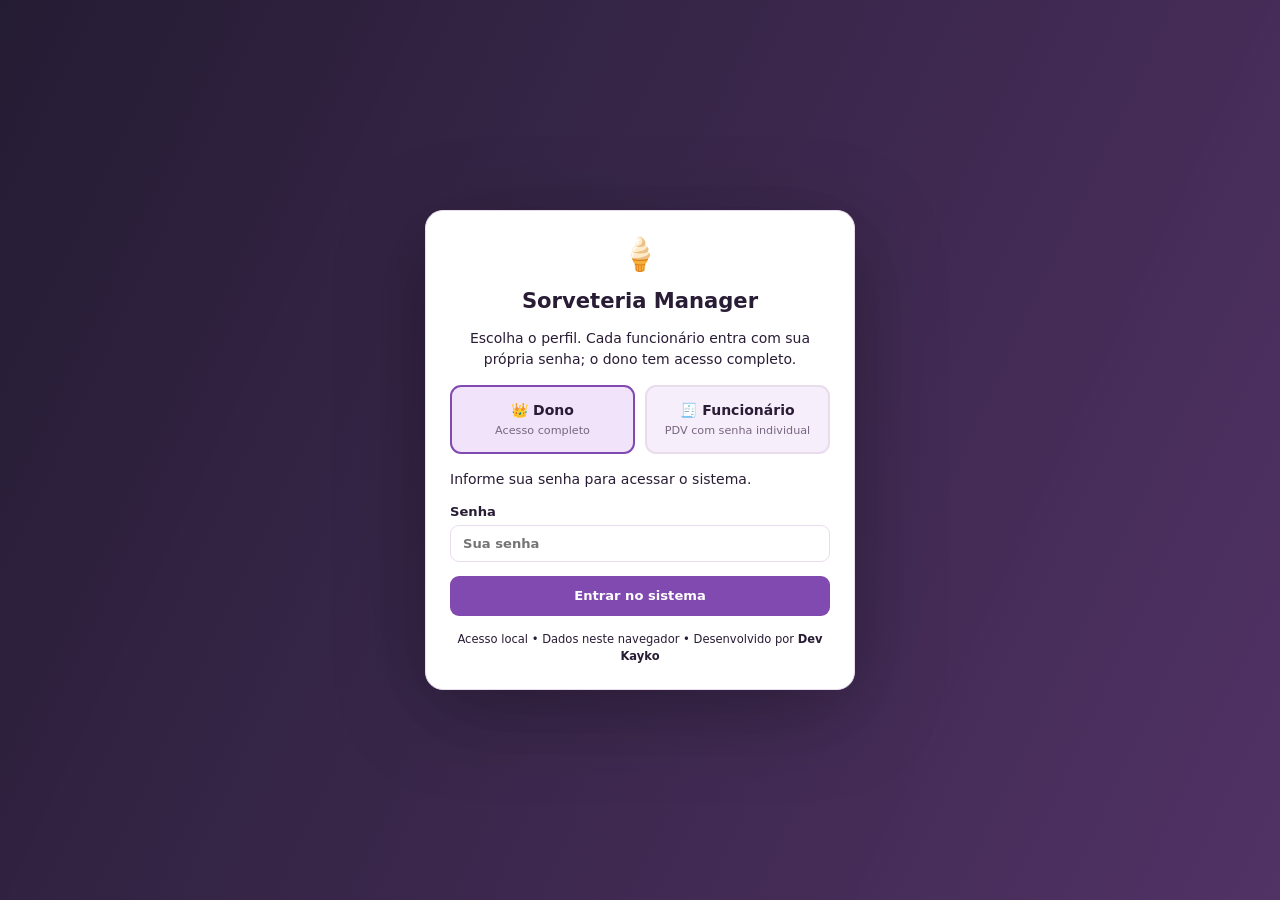
==== commit 7a788f78: "Add files via upload" ====
--- a/index.html
+++ b/index.html
@@ -1,246 +1,1890 @@
-<!doctype html>
+<!DOCTYPE html>
 <html lang="pt-BR">
-<head>
-  <meta charset="utf-8">
-  <meta name="viewport" content="width=device-width, initial-scale=1">
-  <meta name="theme-color" content="#1857bf">
-  <meta name="description" content="Sorveteria: vendas por quilo, por bola, casquinhas, embalagens, caixa e relatórios. Dev Kayko.">
-  <title>Sorveteria | Dev Kayko</title>
-  <link rel="stylesheet" href="css/style.css">
-  <script defer src="js/data.js"></script>
-  <script defer src="js/security.js"></script>
-  <script defer src="js/excel.js"></script>
-  <script defer src="js/access.js"></script>
-  <script defer src="js/icecream.js"></script>
-  <script defer src="js/app.js"></script>
-</head>
-<body class="login-locked">
-<div class="shell">
-  <aside class="sidebar" id="sidebar">
+ <head>
+  <meta charset="utf-8"/>
+  <meta content="width=device-width, initial-scale=1" name="viewport"/>
+  <meta content="#1857bf" name="theme-color"/>
+  <meta content="Sorveteria Manager: sorvete somente por quilo, casquinhas, embalagens, caixa e relatórios. Dev Kayko." name="description"/>
+  <title>
+   Sorveteria Manager 1.2.4 | Dev Kayko
+  </title>
+  <link href="css/style.css" rel="stylesheet"/>
+  <script defer="" src="js/data.js">
+  </script>
+  <script defer="" src="js/security.js">
+  </script>
+  <script defer="" src="js/excel.js">
+  </script>
+  <script defer="" src="js/access.js">
+  </script>
+  <script defer="" src="js/icecream.js">
+  </script>
+  <script defer="" src="js/milkshake.js">
+  </script>
+  <script defer="" src="js/hr.js">
+  </script>
+  <script defer="" src="js/backup.js">
+  </script>
+  <script defer="" src="js/app.js">
+  </script>
+ </head>
+ <body class="login-locked">
+  <div class="shell">
+   <aside class="sidebar" id="sidebar">
     <div class="brand">
-      <span class="brand-icon">🍦</span>
-      <span class="brand-copy"><strong id="brandName">Sorveteria</strong><small>PDV DE SORVETERIA • V1.0.0</small></span>
+     <span class="brand-icon">
+      🍦
+     </span>
+     <span class="brand-copy">
+      <strong id="brandName">
+       Sorveteria Manager
+      </strong>
+      <small>
+       PDV DE SORVETERIA • V1.2.4
+      </small>
+     </span>
     </div>
     <nav aria-label="Menu principal" id="navigation">
-      <button class="nav-item active" data-page="inicio" title="Visão geral"><span class="nav-icon">▦</span><span>Visão geral</span></button>
-      <button class="nav-item" data-page="caixa" title="Frente de caixa"><span class="nav-icon">▣</span><span>Frente de caixa</span></button>
-      <button class="nav-item" data-page="produtos" title="Casquinhas e embalagens"><span class="nav-icon">▤</span><span>Casquinhas e embalagens</span></button>
-      <button class="nav-item" data-page="servicos" title="Sabores e preços"><span class="nav-icon">🍧</span><span>Sabores e preços</span></button>
-      <button class="nav-item" data-page="financeiro" title="Entradas e saídas"><span class="nav-icon">↗</span><span>Financeiro</span></button>
-      <button class="nav-item" data-page="funcionarios" title="Funcionários"><span class="nav-icon">♙</span><span>Funcionários</span></button>
-      <button class="nav-item" data-page="metas" title="Metas"><span class="nav-icon">◎</span><span>Metas</span></button>
-      <button class="nav-item" data-page="relatorios" title="Relatórios e histórico"><span class="nav-icon">▥</span><span>Relatórios e histórico</span></button>
-      <button class="nav-item" data-page="configuracoes" title="Configurações"><span class="nav-icon">⚙</span><span>Configurações</span></button>
+     <button class="nav-item active" data-page="inicio" title="Visão geral">
+      <span class="nav-icon">
+       ▦
+      </span>
+      <span>
+       Visão geral
+      </span>
+     </button>
+     <button class="nav-item" data-page="caixa" title="Frente de caixa">
+      <span class="nav-icon">
+       ▣
+      </span>
+      <span>
+       Frente de caixa
+      </span>
+     </button>
+     <button class="nav-item" data-page="produtos" title="Produtos e Estoque">
+      <span class="nav-icon">
+       ▤
+      </span>
+      <span>
+       Produtos e Estoque
+      </span>
+     </button>
+     <button class="nav-item" data-page="servicos" title="Sabores e preços">
+      <span class="nav-icon">
+       🍧
+      </span>
+      <span>
+       Sabores e preços
+      </span>
+     </button>
+     <button class="nav-item" data-page="financeiro" title="Entradas e saídas">
+      <span class="nav-icon">
+       ↗
+      </span>
+      <span>
+       Financeiro
+      </span>
+     </button>
+     <button class="nav-item" data-page="funcionarios" title="Funcionários">
+      <span class="nav-icon">
+       ♙
+      </span>
+      <span>
+       Funcionários
+      </span>
+     </button>
+     <button class="nav-item" data-page="metas" title="Metas">
+      <span class="nav-icon">
+       ◎
+      </span>
+      <span>
+       Metas
+      </span>
+     </button>
+     <button class="nav-item" data-page="relatorios" title="Relatórios e histórico">
+      <span class="nav-icon">
+       ▥
+      </span>
+      <span>
+       Relatórios e histórico
+      </span>
+     </button>
+     <button class="nav-item" data-page="configuracoes" title="Configurações">
+      <span class="nav-icon">
+       ⚙
+      </span>
+      <span>
+       Configurações
+      </span>
+     </button>
     </nav>
-    <div class="side-foot"><span class="status-dot"></span> Dados neste navegador<small>Desenvolvido por <a class="dev-credit-link" href="dev-kayko/index.html" target="_blank" rel="noopener noreferrer" title="Conheça o site Dev Kayko">Dev Kayko</a></small></div>
-  </aside>
+    <div class="side-foot">
+     <span class="status-dot">
+     </span>
+     Dados neste navegador
+     <small>
+      Desenvolvido por
+      <a class="dev-credit-link" href="dev-kayko/index.html" rel="noopener noreferrer" target="_blank" title="Conheça o site Dev Kayko">
+       Dev Kayko
+      </a>
+     </small>
+    </div>
+   </aside>
+   <div class="main-wrap">
+    <header class="topbar">
+     <div class="top-heading">
+      <button aria-label="Abrir menu" class="icon-btn mobile-menu" id="toggleMenu">
+       ☰
+      </button>
+      <div>
+       <h1 id="pageTitle">
+        Visão geral
+       </h1>
+       <p id="todayText">
+       </p>
+      </div>
+     </div>
+     <div class="top-actions">
+      <span class="chip" id="cashStatus">
+       Caixa fechado
+      </span>
+      <span class="user-role-chip" id="roleBadge">
+       Acesso restrito
+      </span>
+      <button class="btn btn-ghost" id="switchUser" type="button">
+       ⇄ Trocar usuário
+      </button>
+      <button class="btn btn-ghost theme-btn" id="themeToggle" title="Alternar claro e escuro" type="button">
+       ◐
+       <span id="themeLabel">
+        Escuro
+       </span>
+      </button>
+      <button class="btn btn-ghost" id="backupQuick">
+       ↓ Backup
+      </button>
+     </div>
+    </header>
+    <main id="mainContent">
+     <!-- 01 — PAINEL PRINCIPAL -->
+     <section class="page active" id="page-inicio">
+      <div class="welcome">
+       <div>
+        <span class="eyebrow">
+         PAINEL DE CONTROLE
+        </span>
+        <h2>
+         Seu sorvete, suas vendas.
+        </h2>
+        <p>
+         As vendas concluídas alimentam automaticamente o histórico e o fechamento.
+        </p>
+       </div>
+       <button class="btn btn-light" data-go="caixa">
+        Abrir frente de caixa →
+       </button>
+      </div>
+      <div class="stat-grid">
+       <article class="stat">
+        <span>
+         Vendas de hoje
+        </span>
+        <strong id="statSales">
+         R$ 0,00
+        </strong>
+        <small id="statCount">
+         0 vendas
+        </small>
+       </article>
+       <article class="stat">
+        <span>
+         Outras entradas hoje
+        </span>
+        <strong id="statIncome">
+         R$ 0,00
+        </strong>
+        <small>
+         Não inclui vendas
+        </small>
+       </article>
+       <article class="stat">
+        <span>
+         Saídas de hoje
+        </span>
+        <strong id="statExpenses">
+         R$ 0,00
+        </strong>
+        <small>
+         Despesas registradas
+        </small>
+       </article>
+       <article class="stat">
+        <span>
+         Saldo operacional hoje
+        </span>
+        <strong id="statBalance">
+         R$ 0,00
+        </strong>
+        <small id="statBalanceLabel">
+         Vendas + entradas − saídas
+        </small>
+       </article>
+      </div>
+      <div class="two-col">
+       <div class="panel">
+        <div class="panel-head">
+         <h3>
+          Últimas vendas registradas
+         </h3>
+         <button class="link-btn" data-go="relatorios">
+          Histórico completo
+         </button>
+        </div>
+        <div class="table-wrap">
+         <table>
+          <thead>
+           <tr>
+            <th>
+             Data/hora
+            </th>
+            <th>
+             Itens vendidos
+            </th>
+            <th>
+             Pagamento
+            </th>
+            <th class="right">
+             Valor
+            </th>
+           </tr>
+          </thead>
+          <tbody id="recentSales">
+          </tbody>
+         </table>
+        </div>
+       </div>
+       <div class="stack-panels">
+        <div class="panel">
+         <div class="panel-head">
+          <h3>
+           Meta diária
+          </h3>
+          <button class="link-btn" data-go="metas">
+           Editar meta
+          </button>
+         </div>
+         <div id="homeGoal">
+         </div>
+        </div>
+        <div class="panel">
+         <div class="panel-head">
+          <h3>
+           Avisos de estoque
+          </h3>
+          <span class="pill" id="statLow">
+           0
+          </span>
+         </div>
+         <div class="notice-list" id="lowStockList">
+         </div>
+        </div>
+       </div>
+      </div>
+     </section>
+     <!-- 02 — PDV: TELA SEM ROLAGEM EXTERNA EM DESKTOP -->
+     <section class="page" id="page-caixa">
+      <div class="pdv-toolbar">
+       <div>
+        <h2>
+         Frente de caixa
+         <span class="pill">
+          PDV
+         </span>
+         <span class="pdv-profile" id="pdvProfile">
+          Dono
+         </span>
+        </h2>
+        <small id="posLastSale">
+         Sorvete vendido por quilo, casquinhas e adicionais.
+        </small>
+       </div>
+       <div class="action-row">
+        <label class="pdv-operator-control" for="pdvOperator">
+         Atendente identificado
+         <select aria-label="Funcionário autenticado no caixa" id="pdvOperator">
+          <option value="">
+           Selecione o atendente
+          </option>
+         </select>
+        </label>
+        <button class="btn btn-ghost" id="pdvSwitchUser" type="button">
+         ⇄ Trocar usuário
+        </button>
+        <button class="btn btn-secondary" id="focusPdv" type="button">
+         ⛶ Tela expandida
+        </button>
+        <button class="btn btn-secondary" id="openCashBtn" type="button">
+         🔐 Abrir caixa
+        </button>
+        <button class="btn btn-danger" id="closeCashBtn" type="button">
+         🔐 Fechar caixa e backup
+        </button>
+       </div>
+      </div>
+      <div class="pdv-grid">
+       <div class="panel pdv-catalog">
+        <div class="panel-head">
+         <h3>
+          🍦 Sorvetes e adicionais
+         </h3>
+         <small>
+          Monte e registre
+         </small>
+        </div>
+        <div class="ice-panel" id="iceCalculator">
+         <div class="ice-top">
+          <strong>
+           Venda de sorvete por quilo
+          </strong>
+          <span id="icePriceSummary">
+           R$ 69,90/kg
+          </span>
+         </div>
+         <div aria-label="Venda somente por quilo" class="ice-only-weight">
+          ⚖ Preço calculado pelo peso (kg)
+         </div>
+         <div class="ice-flavor-label">
+          Escolha o(s) sabor(es) por quilo
+          <small>
+           (toque na foto ou no nome; pode selecionar vários)
+          </small>
+         </div>
+         <div class="ice-flavor-list" id="iceFlavors">
+         </div>
+         <div class="ice-input-row" id="iceWeightFields">
+          <label class="compact-label">
+           Calcular por
+           <select id="iceInputMode">
+            <option value="gramas">
+             Peso da balança (g)
+            </option>
+            <option value="valor">
+             Valor informado (R$)
+            </option>
+           </select>
+          </label>
+          <label class="compact-label">
+           <span id="iceAmountLabel">
+            Peso em gramas
+           </span>
+           <input data-numpad="" id="iceAmount" inputmode="decimal" min="0" placeholder="Ex.: 350" step="0.1" type="number"/>
+          </label>
+         </div>
+         <div class="ice-price-box">
+          <div>
+           <small id="iceQuoteDetail">
+            Digite o peso ou valor
+           </small>
+           <strong id="iceCalcTotal">
+            R$ 0,00
+           </strong>
+          </div>
+          <button class="btn btn-primary" id="iceAddToCart" type="button">
+           + Adicionar
+          </button>
+         </div>
+        </div>
+        <div class="milk-panel" id="milkPanel">
+         <div class="milk-head">
+          <strong>
+           🥤 Milk-shakes
+          </strong>
+          <small>
+           Escolha o sabor e o tamanho do copo
+          </small>
+         </div>
+         <div aria-label="Tipo de milk-shake" class="milk-types" role="group">
+          <button class="milk-type selected" data-milk-type="tradicional" type="button">
+           Tradicional
+          </button>
+          <button class="milk-type" data-milk-type="especial" type="button">
+           Especial
+          </button>
+         </div>
+         <div aria-label="Sabores de milk-shake" class="milk-flavors" id="milkFlavorCards">
+         </div>
+         <div class="milk-bottom">
+          <label class="compact-label">
+           Tamanho do copo
+           <select id="milkSize">
+            <option value="300">
+             300 ml
+            </option>
+            <option value="400">
+             400 ml
+            </option>
+            <option value="500">
+             500 ml
+            </option>
+           </select>
+          </label>
+          <label class="compact-label">
+           Quantidade
+           <input id="milkQty" inputmode="numeric" max="99" min="1" step="1" type="number" value="1"/>
+          </label>
+         </div>
+         <div class="milk-total">
+          <span>
+           <small id="milkSelectedDescription">
+            Selecione um sabor
+           </small>
+           <strong id="milkTotal">
+            R$ 0,00
+           </strong>
+          </span>
+          <button class="btn btn-primary" id="milkAdd" type="button">
+           + Adicionar
+          </button>
+         </div>
+        </div>
+       </div>
+       <div class="panel pdv-cart">
+        <div class="panel-head">
+         <h3>
+          Venda atual
+         </h3>
+         <button class="link-btn" id="clearCart" type="button">
+          Limpar carrinho
+         </button>
+        </div>
+        <div class="table-wrap pdv-cart-table">
+         <table>
+          <thead>
+           <tr>
+            <th>
+             Item
+            </th>
+            <th>
+             Qtd.
+            </th>
+            <th class="right">
+             Valor
+            </th>
+            <th>
+            </th>
+           </tr>
+          </thead>
+          <tbody id="cartRows">
+          </tbody>
+         </table>
+        </div>
+        <div class="cart-foot">
+         <span>
+          Itens da venda
+         </span>
+         <strong id="cartCount">
+          0
+         </strong>
+         <button class="link-btn" data-go="relatorios" id="pdvHistoryLink" type="button">
+          ↗ Ver histórico de vendas
+         </button>
+        </div>
+       </div>
+       <div class="panel pdv-checkout">
+        <div class="panel-head">
+         <h3>
+          Pagamento
+         </h3>
+         <span class="mini-chip">
+          Teclado rápido
+         </span>
+        </div>
+        <div class="summary-line">
+         <span>
+          Subtotal
+         </span>
+         <strong id="posSubtotal">
+          R$ 0,00
+         </strong>
+        </div>
+        <div class="form-row discount-row">
+         <label class="compact-label">
+          Desconto
+          <select id="discountType">
+           <option value="percent">
+            Porcentagem (%)
+           </option>
+           <option value="fixed">
+            Valor (R$)
+           </option>
+          </select>
+         </label>
+         <label class="compact-label">
+          Valor
+          <input data-numpad="" id="discountValue" min="0" step="0.01" type="number" value="0"/>
+         </label>
+        </div>
+        <div class="summary-line total-line">
+         <span>
+          TOTAL PARA O CLIENTE
+         </span>
+         <strong id="posTotal">
+          R$ 0,00
+         </strong>
+        </div>
+        <div class="form-row payment-row">
+         <label class="compact-label">
+          Forma de pagamento
+          <select id="paymentMethod">
+           <option>
+            Dinheiro
+           </option>
+           <option>
+            Pix
+           </option>
+           <option>
+            Cartão de débito
+           </option>
+           <option>
+            Cartão de crédito
+           </option>
+           <option>
+            Outro
+           </option>
+          </select>
+         </label>
+         <label class="compact-label" id="receivedWrap">
+          Recebido (R$)
+          <input data-numpad="" id="receivedAmount" min="0" placeholder="0,00" step="0.01" type="number"/>
+         </label>
+        </div>
+        <div class="summary-line change-row" id="changeRow">
+         <span id="changeLabel">
+          Troco
+         </span>
+         <strong id="posChange">
+          R$ 0,00
+         </strong>
+        </div>
+        <div class="pdv-keyboard">
+         <div class="pdv-keyboard-title">
+          <strong>
+           Teclado numérico
+          </strong>
+          <small id="numpadTarget">
+           Editando: quantidade
+          </small>
+         </div>
+         <div aria-label="Teclado numérico" class="pdv-numpad" id="posNumpad">
+          <button data-key="7" type="button">
+           7
+          </button>
+          <button data-key="8" type="button">
+           8
+          </button>
+          <button data-key="9" type="button">
+           9
+          </button>
+          <button data-key="4" type="button">
+           4
+          </button>
+          <button data-key="5" type="button">
+           5
+          </button>
+          <button data-key="6" type="button">
+           6
+          </button>
+          <button data-key="1" type="button">
+           1
+          </button>
+          <button data-key="2" type="button">
+           2
+          </button>
+          <button data-key="3" type="button">
+           3
+          </button>
+          <button class="key-action" data-key="C" type="button">
+           C
+          </button>
+          <button data-key="0" type="button">
+           0
+          </button>
+          <button aria-label="Apagar último dígito" class="key-action" data-key="back" type="button">
+           ⌫
+          </button>
+          <button data-key="00" type="button">
+           00
+          </button>
+          <button data-key="." type="button">
+           ,
+          </button>
+          <button class="key-enter" data-key="enter" type="button">
+           OK
+          </button>
+         </div>
+        </div>
+        <label class="compact-label sale-note">
+         Observação (opcional)
+         <input id="saleNote" maxlength="120" placeholder="Detalhes da venda"/>
+        </label>
+        <button class="btn btn-primary finish-btn" id="finishSale" type="button">
+         ✓ Concluir e registrar venda
+        </button>
+       </div>
+       <div aria-label="Catálogo de produtos e complementos" class="panel pdv-products">
+        <div class="panel-head">
+         <h3>
+          🛍️ Catálogo de produtos e complementos
+         </h3>
+        </div>
+        <div aria-label="Buscar itens e complementos" class="pdv-search-area">
+         <div class="pdv-search-heading">
+          <strong>
+           🔎 Todos os produtos e complementos
+          </strong>
+          <small>
+           Busque, filtre e marque os mais usados com ★
+          </small>
+         </div>
+         <!-- MILK-SHAKES: categoria, sabor e tamanho (sem estoque fictício) -->
+         <label class="pdv-search-label" for="posSearch">
+          Buscar produto ou complemento
+          <input autocomplete="off" id="posSearch" placeholder="Nome, código, sabor ou categoria..." type="search"/>
+         </label>
+         <div aria-label="Exibição rápida do catálogo" class="pdv-shortcuts" role="group">
+          <button aria-pressed="true" class="pdv-shortcut selected" data-catalog-view="all" type="button">
+           ▦ Todos
+          </button>
+          <button aria-pressed="false" class="pdv-shortcut" data-catalog-view="favorites" type="button">
+           ★ Favoritos
+          </button>
+          <button aria-pressed="false" class="pdv-shortcut" data-catalog-view="best" type="button">
+           ↗ Mais vendidos
+          </button>
+         </div>
+         <small aria-live="polite" class="pdv-result-count" id="posResultCount">
+         </small>
+         <div class="pdv-filters">
+          <label class="compact-label">
+           Tipo
+           <select id="posKind">
+            <option value="all">
+             Todos os tipos
+            </option>
+            <option value="s">
+             Complementos Adicionais
+            </option>
+            <option value="p">
+             Produtos
+            </option>
+           </select>
+          </label>
+          <label class="compact-label">
+           Categoria
+           <select id="posCategory">
+            <option value="all">
+             Todas
+            </option>
+           </select>
+          </label>
+         </div>
+         <div class="pdv-quick-qty">
+          <label class="compact-label">
+           Qtd. ao clicar
+           <input data-numpad="" id="posQty" inputmode="numeric" min="1" step="1" type="number" value="1"/>
+          </label>
+          <button class="btn btn-ghost" id="resetPosFilters" type="button">
+           Limpar filtros
+          </button>
+         </div>
+        </div>
+        <div aria-live="polite" class="pdv-tiles" id="posQuickItems">
+        </div>
+        <div class="pdv-catalog-foot">
+         Use ★ para salvar favoritos. Os mais vendidos são calculados automaticamente pelas vendas concluídas.
+        </div>
+       </div>
+      </div>
+     </section>
+     <!-- 03 — PRODUTOS -->
+     <section class="page" id="page-produtos">
+      <div class="section-head">
+       <div>
+        <h2>
+         Gerenciamento de Produtos e Estoque
+        </h2>
+        <p>
+         Cadastre e gerencie produtos, categorias, sabores, preços, fotografias e quantidades em estoque. Para adicionar ou trocar uma foto, clique em Editar e escolha um arquivo do computador ou informe o caminho da imagem.
+        </p>
+       </div>
+       <button class="btn btn-primary" id="newProduct">
+        + Adicionar Produto
+       </button>
+      </div>
+      <div class="panel">
+       <div class="stock-indicators">
+        <span>
+         <b id="catalogProductCount">
+          0
+         </b>
+         produtos cadastrados
+        </span>
+        <span>
+         <b id="catalogStockCount">
+          0
+         </b>
+         unidades em estoque
+        </span>
+        <span>
+         <b id="catalogFlavorCount">
+          0
+         </b>
+         sabores por quilo
+        </span>
+        <span>
+         <b id="catalogMilkCount">
+          0
+         </b>
+         sabores de milk-shake
+        </span>
+       </div>
+       <div class="form-row">
+        <label class="grow">
+         Pesquisar
+         <input id="productSearch" placeholder="Nome ou código"/>
+        </label>
+        <label>
+         Exibir
+         <select id="stockFilter">
+          <option value="all">
+           Todos
+          </option>
+          <option value="low">
+           Estoque baixo
+          </option>
+         </select>
+        </label>
+       </div>
+       <div class="table-wrap">
+        <table>
+         <thead>
+          <tr>
+           <th>
+            Produto / categoria
+           </th>
+           <th>
+            Código
+           </th>
+           <th>
+            Estoque
+           </th>
+           <th>
+            Custo
+           </th>
+           <th>
+            Venda
+           </th>
+           <th>
+            Ações
+           </th>
+          </tr>
+         </thead>
+         <tbody id="productRows">
+         </tbody>
+        </table>
+       </div>
+      </div>
+     </section>
+     <!-- 04 — SERVIÇOS -->
+     <section class="page" id="page-servicos">
+      <div class="section-head">
+       <div>
+        <h2>
+         Sabores e preços de venda
+        </h2>
+        <p>
+         Cadastre fotos dos sabores e edite o preço por quilo. O valor inicial é apenas um exemplo.
+        </p>
+       </div>
+      </div>
+      <div class="two-col ice-admin-grid">
+       <div class="panel">
+        <p class="hint">
+         Para colocar fotos, clique em Editar no sabor e escolha uma imagem do computador. Também é possível informar um caminho na pasta de imagens.
+        </p>
+        <div class="panel-head">
+         <h3>
+          Sabores disponíveis
+         </h3>
+         <button class="btn btn-primary" id="newFlavor">
+          + Novo sabor
+         </button>
+        </div>
+        <div class="table-wrap">
+         <table>
+          <thead>
+           <tr>
+            <th>
+             Sabor
+            </th>
+            <th>
+             Categoria
+            </th>
+            <th>
+             Ações
+            </th>
+           </tr>
+          </thead>
+          <tbody id="flavorRows">
+          </tbody>
+         </table>
+        </div>
+       </div>
+       <div class="panel">
+        <h3>
+         Preços do sorvete
+        </h3>
+        <form class="stack-form" id="icePricesForm">
+         <label>
+          Preço por quilo (R$ / kg)
+          <input id="iceWeightPrice" min="0.01" required="" step="0.01" type="number"/>
+         </label>
+         <p class="hint">
+          Exemplo: 350 g a R$ 69,90/kg = R$ 24,47. O modo por valor calcula o peso aproximado.
+         </p>
+         <button class="btn btn-primary" type="submit">
+          Salvar preços
+         </button>
+        </form>
+        <div class="ice-admin-info">
+         Casquinhas, cascões e embalagens têm preço e estoque próprios na aba
+         <b>
+          Produtos e Estoque
+         </b>
+         . Eles podem ser adicionados à venda junto com o sorvete.
+        </div>
+       </div>
+      </div>
+      <!-- CONFIGURAÇÕES DO MILK-SHAKE (ACESSO DO DONO) -->
+      <div class="panel top-gap" id="milkAdminPanel">
+       <div class="panel-head">
+        <h3>
+         🥤 Milk-shakes — preços e fotos
+        </h3>
+        <small>
+         Edite os valores e o caminho das imagens
+        </small>
+       </div>
+       <p class="hint">
+        Escolha a foto diretamente no computador em cada sabor abaixo, ou informe o caminho de uma imagem já publicada. A foto inteira aparece no PDV. Não é necessário ter uma foto para vender.
+       </p>
+       <form class="stack-form" id="milkPricesForm">
+        <div class="milk-admin-prices" id="milkPriceInputs">
+        </div>
+        <button class="btn btn-primary" type="submit">
+         Salvar preços dos milk-shakes
+        </button>
+       </form>
+       <div class="milk-admin-list" id="milkFlavorAdmin">
+       </div>
+      </div>
+      <div class="panel top-gap">
+       <div class="panel-head">
+        <h3>
+         Outros itens e adicionais
+        </h3>
+        <button class="btn btn-secondary" id="newService">
+         + Novo adicional
+        </button>
+       </div>
+       <div class="table-wrap">
+        <table>
+         <thead>
+          <tr>
+           <th>
+            Item
+           </th>
+           <th>
+            Categoria
+           </th>
+           <th>
+            Unidade
+           </th>
+           <th>
+            Preço
+           </th>
+           <th>
+            Ações
+           </th>
+          </tr>
+         </thead>
+         <tbody id="serviceRows">
+         </tbody>
+        </table>
+       </div>
+      </div>
+     </section>
+     <!-- 05 — ENTRADAS E SAÍDAS MANUAIS -->
+     <section class="page" id="page-financeiro">
+      <div class="section-head">
+       <div>
+        <h2>
+         Entradas e saídas
+        </h2>
+        <p>
+         Despesas, pagamentos, retiradas e entradas extras; vendas são registradas pelo PDV.
+        </p>
+       </div>
+       <button class="btn btn-primary" id="newMovement">
+        + Novo lançamento
+       </button>
+      </div>
+      <div class="stat-grid stats-three">
+       <article class="stat">
+        <span>
+         Entradas extras do mês
+        </span>
+        <strong id="finIncome">
+         R$ 0,00
+        </strong>
+       </article>
+       <article class="stat">
+        <span>
+         Saídas do mês
+        </span>
+        <strong id="finExpense">
+         R$ 0,00
+        </strong>
+       </article>
+       <article class="stat">
+        <span>
+         Saldo total do mês *
+        </span>
+        <strong id="finBalance">
+         R$ 0,00
+        </strong>
+       </article>
+      </div>
+      <p class="hint">
+       * Saldo operacional: vendas + outras entradas − saídas. O valor não representa necessariamente lucro contábil.
+      </p>
+      <div class="panel">
+       <div class="panel-head">
+        <h3>
+         Histórico de movimentações
+        </h3>
+        <small>
+         Cancelamentos permanecem no histórico
+        </small>
+       </div>
+       <div class="table-wrap">
+        <table>
+         <thead>
+          <tr>
+           <th>
+            Data
+           </th>
+           <th>
+            Tipo
+           </th>
+           <th>
+            Descrição
+           </th>
+           <th>
+            Categoria
+           </th>
+           <th>
+            Valor
+           </th>
+           <th>
+            Ação
+           </th>
+          </tr>
+         </thead>
+         <tbody id="movementRows">
+         </tbody>
+        </table>
+       </div>
+      </div>
+     </section>
+     <!-- 06 — FUNCIONÁRIOS -->
+     <section class="page" id="page-funcionarios">
+      <div class="section-head">
+       <div>
+        <h2>
+         Gestão de Funcionários
+        </h2>
+        <p>
+         Cadastro, função, admissão, desligamento, salários e pagamentos. Acesso exclusivo do dono.
+        </p>
+       </div>
+       <button class="btn btn-primary" id="newEmployee">
+        + Cadastrar funcionário
+       </button>
+      </div>
+      <div class="stat-grid stats-three">
+       <article class="stat">
+        <span>
+         Funcionários ativos
+        </span>
+        <strong id="hrActiveCount">
+         0
+        </strong>
+       </article>
+       <article class="stat">
+        <span>
+         Folha-base mensal (ativos)
+        </span>
+        <strong id="hrPayrollBase">
+         R$ 0,00
+        </strong>
+       </article>
+       <article class="stat">
+        <span>
+         Pagamentos no mês
+        </span>
+        <strong id="hrPaidMonth">
+         R$ 0,00
+        </strong>
+       </article>
+      </div>
+      <div class="panel">
+       <div class="form-row">
+        <label>
+         Buscar funcionário
+         <input id="hrSearch" placeholder="Nome, setor ou função" type="search"/>
+        </label>
+        <label>
+         Situação
+         <select id="hrStatus">
+          <option value="all">
+           Todos
+          </option>
+          <option value="active">
+           Ativos
+          </option>
+          <option value="dismissed">
+           Desligados
+          </option>
+         </select>
+        </label>
+       </div>
+       <div class="table-wrap">
+        <table>
+         <thead>
+          <tr>
+           <th>
+            Funcionário / setor
+           </th>
+           <th>
+            Função
+           </th>
+           <th>
+            Admissão
+           </th>
+           <th>
+            Situação
+           </th>
+           <th>
+            Salário
+           </th>
+           <th>
+            Ações
+           </th>
+          </tr>
+         </thead>
+         <tbody id="employeeRows">
+         </tbody>
+        </table>
+       </div>
+      </div>
+      <div class="panel top-gap">
+       <div class="section-head">
+        <div>
+         <h3>
+          Relatório de pagamentos
+         </h3>
+         <p>
+          Pagamentos registrados no financeiro e vinculados ao funcionário.
+         </p>
+        </div>
+        <button class="btn btn-secondary" id="hrPrintPayments" type="button">
+         ⎙ Imprimir pagamentos / PDF
+        </button>
+       </div>
+       <div class="form-row">
+        <label>
+         Competência (mês)
+         <input id="hrMonth" type="month"/>
+        </label>
+        <label>
+         Funcionário
+         <select id="hrEmployeeFilter">
+          <option value="all">
+           Todos
+          </option>
+         </select>
+        </label>
+       </div>
+       <div class="table-wrap">
+        <table>
+         <thead>
+          <tr>
+           <th>
+            Data
+           </th>
+           <th>
+            Funcionário
+           </th>
+           <th>
+            Competência
+           </th>
+           <th>
+            Descrição
+           </th>
+           <th>
+            Forma
+           </th>
+           <th>
+            Valor
+           </th>
+           <th>
+            Situação
+           </th>
+          </tr>
+         </thead>
+         <tbody id="hrPaymentRows">
+         </tbody>
+        </table>
+       </div>
+       <div class="hr-total" id="hrPaymentTotal">
+       </div>
+      </div>
+      <p class="security-note">
+       Senhas individuais: o dono pode definir ou redefinir a senha de cada funcionário pelo botão Senha do PDV. O operador não pode alterar sua identidade enquanto está logado. Fichas de admissão/desligamento e relatórios são registros administrativos internos. Não substituem documentos legais de contratação, rescisão ou folha de pagamento. Faça backup regularmente.
+      </p>
+     </section>
+     <!-- 07 — METAS -->
+     <section class="page" id="page-metas">
+      <div class="section-head">
+       <div>
+        <h2>
+         Metas de vendas
+        </h2>
+        <p>
+         Defina objetivos em reais e acompanhe seu progresso diário e mensal.
+        </p>
+       </div>
+      </div>
+      <div class="two-col">
+       <div class="panel">
+        <h3>
+         Configurar metas
+        </h3>
+        <form class="stack-form" id="goalsForm">
+         <label>
+          Meta diária de vendas (R$)
+          <input id="goalDaily" min="0" required="" step="0.01" type="number"/>
+         </label>
+         <label>
+          Meta mensal de vendas (R$)
+          <input id="goalMonthly" min="0" required="" step="0.01" type="number"/>
+         </label>
+         <p class="hint">
+          Digite 0 para desativar uma meta. Vendas canceladas não contam.
+         </p>
+         <button class="btn btn-primary" type="submit">
+          Salvar metas
+         </button>
+        </form>
+       </div>
+       <div class="panel">
+        <h3>
+         Progresso das metas
+        </h3>
+        <div id="goalsProgress">
+        </div>
+        <p class="hint">
+         Atingir uma meta significa alcançar o faturamento definido, não necessariamente obter lucro.
+        </p>
+       </div>
+      </div>
+     </section>
+     <!-- 08 — HISTÓRICO, FECHAMENTOS E RELATÓRIOS -->
+     <section class="page" id="page-relatorios">
+      <div class="section-head">
+       <div>
+        <h2>
+         Relatórios e histórico de operações
+        </h2>
+        <p>
+         Vendas, itens vendidos, entradas, saídas, saldos e fechamentos do período.
+        </p>
+       </div>
+       <div class="action-row">
+        <button class="btn btn-secondary" id="reportBackup">
+         ↓ Backup JSON
+        </button>
+        <button class="btn btn-secondary" id="exportExcelReport">
+         ▦ Exportar Excel (.xlsx)
+        </button>
+        <button class="btn btn-primary" id="printReport">
+         ⎙ Imprimir / Salvar PDF
+        </button>
+       </div>
+      </div>
+      <div class="panel report-filters">
+       <div class="form-row">
+        <label>
+         Período
+         <select id="reportPeriod">
+          <option value="day">
+           Dia
+          </option>
+          <option value="month">
+           Mês
+          </option>
+         </select>
+        </label>
+        <label id="reportDayWrap">
+         Selecionar dia
+         <input id="reportDay" type="date"/>
+        </label>
+        <label hidden="" id="reportMonthWrap">
+         Selecionar mês
+         <input id="reportMonth" type="month"/>
+        </label>
+       </div>
+      </div>
+      <div id="printHeader">
+       <img alt="Logo da sorveteria" class="report-logo" hidden="" id="reportLogo"/>
+       <h2 id="reportCompany">
+        Sorveteria Manager
+       </h2>
+       <p id="reportCompanyDetail">
+       </p>
+       <p id="reportTitle">
+       </p>
+      </div>
+      <div class="stat-grid report-stats">
+       <article class="stat">
+        <span>
+         Vendas
+        </span>
+        <strong id="reportSales">
+         R$ 0,00
+        </strong>
+       </article>
+       <article class="stat">
+        <span>
+         Outras entradas
+        </span>
+        <strong id="reportIncome">
+         R$ 0,00
+        </strong>
+       </article>
+       <article class="stat">
+        <span>
+         Saídas
+        </span>
+        <strong id="reportOut">
+         R$ 0,00
+        </strong>
+       </article>
+       <article class="stat">
+        <span>
+         Saldo operacional
+        </span>
+        <strong id="reportBalance">
+         R$ 0,00
+        </strong>
+        <small id="reportSign">
+         Positivo / negativo
+        </small>
+       </article>
+      </div>
+      <div class="panel report-block">
+       <div class="panel-head">
+        <h3>
+         Resumo do período
+        </h3>
+       </div>
+       <div class="summary-grid" id="reportSummary">
+       </div>
+      </div>
+      <div class="panel report-block">
+       <div class="panel-head">
+        <h3>
+         Detalhamento das vendas por tipo
+        </h3>
+       </div>
+       <div class="table-wrap">
+        <table>
+         <thead>
+          <tr>
+           <th>
+            Tipo
+           </th>
+           <th>
+            Nome
+           </th>
+           <th>
+            Qtd.
+           </th>
+           <th class="right">
+            Total bruto
+           </th>
+          </tr>
+         </thead>
+         <tbody id="reportItemRows">
+         </tbody>
+        </table>
+       </div>
+       <p class="hint">
+        O total bruto dos itens é antes dos descontos. O total líquido aparece em Vendas.
+       </p>
+      </div>
+      <div class="panel report-block">
+       <div class="panel-head">
+        <h3>
+         Vendas registradas
+        </h3>
+        <small>
+         As canceladas continuam no histórico
+        </small>
+       </div>
+       <div class="table-wrap">
+        <table>
+         <thead>
+          <tr>
+           <th>
+            Data/hora
+           </th>
+           <th>
+            Itens
+           </th>
+           <th>
+            Pagamento
+           </th>
+           <th class="right">
+            Total líquido
+           </th>
+           <th class="screen-only">
+            Comprovante / Ação
+           </th>
+          </tr>
+         </thead>
+         <tbody id="reportSaleRows">
+         </tbody>
+        </table>
+       </div>
+      </div>
+      <div class="panel report-block">
+       <div class="panel-head">
+        <h3>
+         Entradas e saídas avulsas
+        </h3>
+       </div>
+       <div class="table-wrap">
+        <table>
+         <thead>
+          <tr>
+           <th>
+            Data
+           </th>
+           <th>
+            Descrição
+           </th>
+           <th>
+            Categoria
+           </th>
+           <th>
+            Tipo
+           </th>
+           <th class="right">
+            Valor
+           </th>
+          </tr>
+         </thead>
+         <tbody id="reportMovRows">
+         </tbody>
+        </table>
+       </div>
+      </div>
+      <div class="panel report-block">
+       <div class="panel-head">
+        <h3>
+         Fechamentos de caixa
+        </h3>
+       </div>
+       <div class="table-wrap">
+        <table>
+         <thead>
+          <tr>
+           <th>
+            Abriu em
+           </th>
+           <th>
+            Fechou em
+           </th>
+           <th>
+            Fundo inicial
+           </th>
+           <th>
+            Esperado em dinheiro
+           </th>
+           <th>
+            Contado
+           </th>
+           <th>
+            Diferença
+           </th>
+          </tr>
+         </thead>
+         <tbody id="reportSessionRows">
+         </tbody>
+        </table>
+       </div>
+      </div>
+      <p class="hint report-disclaimer">
+       Saldo operacional = vendas + outras entradas − saídas registradas. Não é lucro contábil: estoque comprado, impostos, taxas de cartão e obrigações não lançadas podem alterar o resultado. Valores de Pix/cartão integram o faturamento, mas não o dinheiro físico na gaveta.
+      </p>
+     </section>
+     <!-- 09 — CONFIGURAÇÕES E BACKUP -->
+     <section class="page" id="page-configuracoes">
+      <div class="section-head">
+       <div>
+        <h2>
+         Configurações e segurança
+        </h2>
+        <p>
+         Personalize o negócio e faça cópias de segurança dos dados.
+        </p>
+       </div>
+      </div>
+      <div class="two-col">
+       <div class="panel">
+        <h3>
+         Dados da sorveteria
+        </h3>
+        <form class="stack-form" id="settingsForm">
+         <label>
+          Nome da sorveteria
+          <input id="settingName" maxlength="70" required=""/>
+         </label>
+         <label>
+          Telefone
+          <input id="settingPhone" maxlength="30" placeholder="Ex.: (87) 99999-9999"/>
+         </label>
+         <label>
+          Cidade / UF
+          <input id="settingCity" maxlength="90" placeholder="Ex.: Arcoverde - PE"/>
+         </label>
+         <label>
+          Endereço (opcional)
+          <input id="settingAddress" maxlength="150"/>
+         </label>
+         <div class="logo-editor">
+          <label>
+           Logo da sorveteria (JPG, PNG ou WebP)
+           <input accept="image/png,image/jpeg,image/webp" id="settingLogoFile" type="file"/>
+          </label>
+          <div class="logo-preview-frame">
+           <img alt="Prévia da logo" hidden="" id="settingLogoPreview"/>
+           <span id="settingLogoEmpty">
+            Nenhuma logo cadastrada
+           </span>
+          </div>
+          <button class="btn btn-secondary" id="removeLogo" type="button">
+           Remover logo
+          </button>
+          <p class="hint">
+           A logo será reduzida para uso na impressão térmica 58 mm. Salve as informações para confirmar. Ela também será incluída no backup JSON.
+          </p>
+         </div>
+         <button class="btn btn-primary" type="submit">
+          Salvar informações
+         </button>
+        </form>
+       </div>
+       <div class="panel">
+        <h3>
+         Backup e restauração
+        </h3>
+        <p>
+         Backup completo ZIP: vendas, estoque, fotos dos produtos, relatórios e configurações. O JSON simples continua disponível.
+        </p>
+        <div class="button-stack">
+         <button class="btn btn-primary" id="exportBackup">
+          ↓ Baixar backup JSON
+         </button>
+         <button class="btn btn-secondary" id="exportExcelAll">
+          ▦ Histórico completo para Excel (.xlsx)
+         </button>
+         <button class="btn btn-primary" id="completeBackup" type="button">
+          ↓ Salvar backup completo ZIP + fotos + Excel
+         </button>
+         <label class="btn btn-secondary upload-label">
+          ↑ Restaurar backup completo ZIP
+          <input accept=".zip,application/zip" hidden="" id="importCompleteBackup" type="file"/>
+         </label>
+         <label class="btn btn-secondary upload-label">
+          ↑ Restaurar backup
+          <input accept=".json,application/json" hidden="" id="importBackup" type="file"/>
+         </label>
+        </div>
+        <small id="lastBackupText">
+        </small>
+        <p class="hint">
+         Restaurar substitui os dados deste navegador. Guarde os backups fora do computador. O backup completo preserva cópias das fotos encontradas, além dos dados e do relatório Excel. Ao salvar, escolha a pasta na janela do navegador, quando disponível.
+        </p>
+        <p class="hint">
+         O Excel é uma cópia para consulta e arquivo, não um banco sincronizado. Exporte novamente após novas vendas.
+        </p>
+       </div>
+      </div>
+      <div class="panel top-gap security-panel">
+       <div class="panel-head">
+        <h3>
+         🔐 Senha do dono
+        </h3>
+        <span class="pill" id="securityStatus">
+         Não configurada
+        </span>
+       </div>
+       <p>
+        A senha do dono libera o painel administrativo. A senha operacional do caixa é separada e usada para abrir/fechar o atendimento. Cada funcionário entra no PDV com sua senha individual.
+       </p>
+       <button class="btn btn-secondary" id="changeCashPassword" type="button">
+        Alterar senha do dono
+       </button>
+       <p class="hint">
+        Para recuperar a senha do dono, guarde o código de recuperação gerado no primeiro acesso. Ele não aparece novamente e pode ser substituído pelo dono.
+       </p>
+       <button class="btn btn-secondary" id="renewRecoveryCode" type="button">
+        Gerar novo código de recuperação
+       </button>
+       <p class="hint">
+        A recuperação exige esse código. Sem a senha e sem o código, o site não consegue verificar quem é o dono. O sistema é local e não possui recuperação por e-mail.
+       </p>
+      </div>
+      <div class="panel top-gap cash-access-panel">
+       <div class="panel-head">
+        <h3>
+         🧾 Funcionário e senha do caixa
+        </h3>
+        <span class="pill" id="cashAccessStatus">
+         Configure a senha do caixa
+        </span>
+       </div>
+       <p>
+        Cada funcionário
+        <b>
+         entra no PDV com senha individual
+        </b>
+        , que também é usada para abrir, fechar e desbloquear o caixa. A senha operacional abaixo fica reservada ao dono e é diferente da senha administrativa.
+       </p>
+       <button class="btn btn-primary" id="configureCashPassword" type="button">
+        Criar senha do caixa
+       </button>
+       <p class="hint">
+        Somente o dono pode configurar a senha do caixa. O funcionário não acessa produtos, salários, financeiro, relatórios, Excel, backups ou configurações.
+       </p>
+      </div>
+      <div class="panel top-gap">
+       <h3>
+        Armazenamento e limitações
+       </h3>
+       <p>
+        Os registros ficam neste navegador. Não use modo anônimo e não limpe os dados do site. Os perfis são uma restrição de interface local, não autenticação segura de servidor: quem tem acesso ao navegador e às ferramentas de desenvolvimento pode consultar ou alterar o armazenamento. Para proteção real de salários e finanças, use banco de dados com permissões e login no servidor.
+       </p>
+      </div>
+     </section>
+    </main>
+    <footer>
+     ©
+     <span id="footerYear">
+     </span>
+     Sorveteria Manager · Desenvolvido por
+     <a class="dev-credit-link" href="dev-kayko/index.html" rel="noopener noreferrer" target="_blank" title="Conheça o site Dev Kayko">
+      Dev Kayko
+     </a>
+    </footer>
+   </div>
+  </div>
+  <div class="modal-overlay" hidden="" id="modalOverlay">
+   <div aria-labelledby="modalTitle" aria-modal="true" class="modal" role="dialog">
+    <div class="modal-head">
+     <h3 id="modalTitle">
+      Cadastro
+     </h3>
+     <button aria-label="Fechar" class="icon-btn" id="closeModal">
+      ✕
+     </button>
+    </div>
+    <form id="modalForm">
+     <div class="stack-form" id="modalFields">
+     </div>
+     <div class="modal-actions">
+      <button class="btn btn-secondary" id="cancelModal" type="button">
+       Cancelar
+      </button>
+      <button class="btn btn-primary" type="submit">
+       Salvar
+      </button>
+     </div>
+    </form>
+   </div>
+  </div>
+  <!-- Comprovante pós-venda: duas vias (cliente e loja), papel 58 mm -->
+  <div class="modal-overlay" hidden="" id="receiptOverlay">
+   <div aria-labelledby="receiptModalTitle" aria-modal="true" class="modal receipt-modal" role="dialog">
+    <div class="modal-head">
+     <h3 id="receiptModalTitle">
+      Venda registrada ✓
+     </h3>
+     <button aria-label="Fechar comprovante" class="icon-btn" id="closeReceiptModal" type="button">
+      ✕
+     </button>
+    </div>
+    <p class="receipt-status" id="receiptSaleText">
+    </p>
+    <div class="receipt-actions">
+     <button class="btn btn-primary" id="printCustomerReceipt" type="button">
+      ⎙ Via do cliente (58 mm)
+     </button>
+     <button class="btn btn-secondary" id="printStoreReceipt" type="button">
+      ⎙ Via da loja (58 mm)
+     </button>
+     <button class="btn btn-secondary" id="printBothReceipts" type="button">
+      ⎙ Imprimir as duas vias
+     </button>
+     <button class="btn btn-ghost" id="exportLastSaleExcel" type="button">
+      ▦ Registrar esta venda no Excel
+     </button>
+    </div>
+    <p class="hint">
+     Selecione a impressora térmica instalada no dispositivo e configure papel de 58 mm; a arte já inclui margens internas confortáveis. Impressão via janela do navegador; Bluetooth direto depende do modelo. Documento de venda para conferência.
+    </p>
+    <div class="modal-actions">
+     <button class="btn btn-ghost" id="doneReceipt" type="button">
+      Continuar atendendo
+     </button>
+    </div>
+   </div>
+  </div>
+  <!-- Entrada obrigatória: dono ou funcionário -->
+  <div class="modal-overlay login-overlay" id="loginOverlay" role="presentation">
+   <div aria-labelledby="loginTitle" aria-modal="true" class="modal login-modal" role="dialog">
+    <div aria-hidden="true" class="login-emblem">
+     🍦
+    </div>
+    <h2 id="loginTitle">
+     Sorveteria Manager
+    </h2>
+    <p class="login-subtitle">
+     Escolha o perfil. Cada funcionário entra com sua própria senha; o dono tem acesso completo.
+    </p>
+    <div aria-label="Perfil de acesso" class="login-role-picker" role="group">
+     <button aria-pressed="true" class="login-role selected" id="loginOwner" type="button">
+      <strong>
+       👑 Dono
+      </strong>
+      <small>
+       Acesso completo
+      </small>
+     </button>
+     <button aria-pressed="false" class="login-role" id="loginOperator" type="button">
+      <strong>
+       🧾 Funcionário
+      </strong>
+      <small>
+       PDV com senha individual
+      </small>
+     </button>
+    </div>
+    <form autocomplete="off" class="stack-form" id="loginForm">
+     <p class="login-help" id="loginHelp">
+      Informe sua senha para acessar o sistema.
+     </p>
+     <label hidden="" id="loginEmployeeWrap">
+      Funcionário
+      <select id="loginEmployee" name="employeeId">
+       <option value="">
+        Escolha seu nome
+       </option>
+      </select>
+     </label>
+     <label id="loginPasswordWrap">
+      Senha
+      <input autocomplete="off" id="loginPassword" maxlength="64" minlength="6" name="password" placeholder="Sua senha" required="" type="password"/>
+     </label>
+     <label hidden="" id="loginPasswordConfirmWrap">
+      Confirmar senha do dono
+      <input autocomplete="new-password" id="loginPasswordConfirm" maxlength="64" minlength="6" name="passwordConfirm" placeholder="Repita a senha" type="password"/>
+     </label>
+     <p class="auth-error" hidden="" id="loginError" role="alert">
+     </p>
+     <button class="btn btn-primary login-submit" id="loginSubmit" type="submit">
+      Entrar no sistema
+     </button>
+     <button class="recovery-link" hidden="" id="forgotOwnerPassword" type="button">
+      Esqueci a senha do dono
+     </button>
+    </form>
+    <p class="login-footer">
+     Acesso local • Dados neste navegador • Desenvolvido por
+     <a class="dev-credit-link" href="dev-kayko/index.html" rel="noopener noreferrer" target="_blank" title="Conheça o site Dev Kayko">
+      Dev Kayko
+     </a>
+    </p>
+   </div>
+  </div>
+  <!-- Código de recuperação criado pelo dono: mostrar apenas uma vez. -->
+  <div class="modal-overlay recovery-overlay" hidden="" id="recoveryCodeOverlay">
+   <div aria-labelledby="recoveryCodeTitle" aria-modal="true" class="modal auth-modal" role="dialog">
+    <div aria-hidden="true" class="auth-icon">
+     🔑
+    </div>
+    <h3 id="recoveryCodeTitle">
+     Guarde seu código de recuperação
+    </h3>
+    <p>
+     Se esquecer a senha do dono, este código permite cadastrar outra senha
+     <b>
+      sem apagar as vendas
+     </b>
+     . Ele aparece somente agora. Não entregue ao funcionário.
+    </p>
+    <div aria-label="Código de recuperação" class="recovery-code-display" id="recoveryCodeText">
+    </div>
+    <div class="recovery-code-actions">
+     <button class="btn btn-secondary" id="copyRecoveryCode" type="button">
+      Copiar código
+     </button>
+     <button class="btn btn-secondary" id="downloadRecoveryCode" type="button">
+      Salvar arquivo TXT
+     </button>
+    </div>
+    <p class="hint">
+     O código anterior deixa de funcionar quando você gerar outro ou redefinir a senha.
+    </p>
+    <button class="btn btn-primary" id="closeRecoveryCode" type="button">
+     Já guardei o código
+    </button>
+   </div>
+  </div>
+  <!-- Redefinição de senha do dono exige o código criado anteriormente. -->
+  <div class="modal-overlay recovery-overlay" hidden="" id="recoverOwnerOverlay">
+   <div aria-labelledby="recoverOwnerTitle" aria-modal="true" class="modal auth-modal" role="dialog">
+    <div aria-hidden="true" class="auth-icon">
+     🔐
+    </div>
+    <h3 id="recoverOwnerTitle">
+     Recuperar acesso do dono
+    </h3>
+    <p id="recoverOwnerMessage">
+     Informe seu código de recuperação para criar outra senha administrativa.
+    </p>
+    <form autocomplete="off" class="stack-form" id="recoverOwnerForm">
+     <label>
+      Código de recuperação
+      <input autocomplete="off" id="recoverOwnerCode" maxlength="50" name="recoveryCode" placeholder="XXXX-XXXX-XXXX-XXXX-XXXX-XXXX" required="" type="text"/>
+     </label>
+     <label>
+      Nova senha do dono
+      <input autocomplete="new-password" maxlength="64" minlength="6" name="newPassword" placeholder="Mínimo de 6 caracteres" required="" type="password"/>
+     </label>
+     <label>
+      Repetir nova senha
+      <input autocomplete="new-password" maxlength="64" minlength="6" name="confirmPassword" required="" type="password"/>
+     </label>
+     <p class="auth-error" hidden="" id="recoverOwnerError" role="alert">
+     </p>
+     <div class="modal-actions">
+      <button class="btn btn-secondary" id="cancelOwnerRecovery" type="button">
+       Voltar
+      </button>
+      <button class="btn btn-primary" id="confirmOwnerRecovery" type="submit">
+       Redefinir senha
+      </button>
+     </div>
+    </form>
+   </div>
+  </div>
+  <!-- Configurar senha operacional de abrir/fechar caixa: só pelo dono -->
+  <div class="modal-overlay auth-overlay" hidden="" id="cashAccessOverlay">
+   <div aria-labelledby="cashAccessTitle" aria-modal="true" class="modal auth-modal" role="dialog">
+    <div aria-hidden="true" class="auth-icon">
+     🔐
+    </div>
+    <h3 id="cashAccessTitle">
+     Senha operacional do caixa
+    </h3>
+    <p>
+     Configure uma senha para abrir, fechar e desbloquear o caixa. Funcionários usam suas senhas individuais; esta senha é para o dono operar o caixa.
+    </p>
+    <form autocomplete="off" class="stack-form" id="cashAccessForm">
+     <label>
+      Confirmar senha do dono
+      <input autocomplete="off" maxlength="64" minlength="6" name="ownerPassword" required="" type="password"/>
+     </label>
+     <label>
+      Nova senha do caixa
+      <input autocomplete="new-password" maxlength="64" minlength="6" name="newPassword" placeholder="Mínimo 6 caracteres" required="" type="password"/>
+     </label>
+     <label>
+      Confirmar senha do caixa
+      <input autocomplete="new-password" maxlength="64" minlength="6" name="confirmPassword" required="" type="password"/>
+     </label>
+     <p class="auth-error" hidden="" id="cashAccessError" role="alert">
+     </p>
+     <div class="modal-actions">
+      <button class="btn btn-secondary" id="cancelCashAccess" type="button">
+       Cancelar
+      </button>
+      <button class="btn btn-primary" id="saveCashAccess" type="submit">
+       Salvar senha do caixa
+      </button>
+     </div>
+    </form>
+   </div>
+  </div>
+  <!-- Senha do caixa para abrir/fechar/desbloquear; senha do dono para sair da área restrita -->
+  <div class="modal-overlay auth-overlay" hidden="" id="securityOverlay">
+   <div aria-describedby="securityModalDescription" aria-labelledby="securityModalTitle" aria-modal="true" class="modal auth-modal" role="dialog">
+    <div aria-hidden="true" class="auth-icon">
+     🔐
+    </div>
+    <h3 id="securityModalTitle">
+     Senha do caixa
+    </h3>
+    <p id="securityModalDescription">
+     Informe a senha do operador.
+    </p>
+    <form autocomplete="off" id="securityForm">
+     <div class="stack-form" id="securityFields">
+     </div>
+     <p class="auth-error" hidden="" id="securityError" role="alert">
+     </p>
+     <div class="modal-actions">
+      <button class="btn btn-ghost" hidden="" id="securitySwitchUser" type="button">
+       Trocar usuário
+      </button>
+      <button class="btn btn-secondary" id="securityCancel" type="button">
+       Cancelar
+      </button>
+      <button class="btn btn-primary" id="securityConfirm" type="submit">
+       Confirmar
+      </button>
+     </div>
+    </form>
+   </div>
+  </div>
+  <div aria-hidden="true" id="receiptPaper">
+  </div>
+  <div aria-live="polite" class="toast" id="toast" role="status">
+  </div>
+ </body>
+</html>
 
-  <div class="main-wrap">
-    <header class="topbar">
-      <div class="top-heading"><button class="icon-btn mobile-menu" id="toggleMenu" aria-label="Abrir menu">☰</button><div><h1 id="pageTitle">Visão geral</h1><p id="todayText"></p></div></div>
-      <div class="top-actions"><span class="chip" id="cashStatus">Caixa fechado</span><span class="user-role-chip" id="roleBadge">Acesso restrito</span><button type="button" class="btn btn-ghost" id="switchUser">⇄ Trocar usuário</button><button type="button" class="btn btn-ghost theme-btn" id="themeToggle" title="Alternar claro e escuro">◐ <span id="themeLabel">Escuro</span></button><button class="btn btn-ghost" id="backupQuick">↓ Backup</button></div>
-    </header>
-
-    <main id="mainContent">
-      <!-- 01 — PAINEL PRINCIPAL -->
-      <section class="page active" id="page-inicio">
-        <div class="welcome"><div><span class="eyebrow">PAINEL DE CONTROLE</span><h2>Seu sorvete, suas vendas.</h2><p>As vendas concluídas alimentam automaticamente o histórico e o fechamento.</p></div><button class="btn btn-light" data-go="caixa">Abrir frente de caixa →</button></div>
-        <div class="stat-grid">
-          <article class="stat"><span>Vendas de hoje</span><strong id="statSales">R$ 0,00</strong><small id="statCount">0 vendas</small></article>
-          <article class="stat"><span>Outras entradas hoje</span><strong id="statIncome">R$ 0,00</strong><small>Não inclui vendas</small></article>
-          <article class="stat"><span>Saídas de hoje</span><strong id="statExpenses">R$ 0,00</strong><small>Despesas registradas</small></article>
-          <article class="stat"><span>Saldo operacional hoje</span><strong id="statBalance">R$ 0,00</strong><small id="statBalanceLabel">Vendas + entradas − saídas</small></article>
-        </div>
-        <div class="two-col">
-          <div class="panel"><div class="panel-head"><h3>Últimas vendas registradas</h3><button class="link-btn" data-go="relatorios">Histórico completo</button></div><div class="table-wrap"><table><thead><tr><th>Data/hora</th><th>Itens vendidos</th><th>Atendente</th><th>Pagamento</th><th class="right">Valor</th></tr></thead><tbody id="recentSales"></tbody></table></div></div>
-          <div class="stack-panels"><div class="panel"><div class="panel-head"><h3>Meta diária</h3><button class="link-btn" data-go="metas">Editar meta</button></div><div id="homeGoal"></div></div><div class="panel"><div class="panel-head"><h3>Avisos de estoque</h3><span class="pill" id="statLow">0</span></div><div class="notice-list" id="lowStockList"></div></div></div>
-        </div>
-      </section>
-
-      <!-- 02 — PDV: TELA RESPONSIVA COM ROLAGEM VERTICAL -->
-      <section class="page" id="page-caixa">
-        <div class="pdv-toolbar"><div><h2>Frente de caixa <span class="pill">PDV</span> <span id="pdvProfile" class="pdv-profile">Dono</span></h2><small id="posLastSale">Sorvetes por peso ou bola, casquinhas e adicionais.</small></div><div class="action-row"><button type="button" class="btn btn-ghost" id="pdvSwitchUser">⇄ Trocar usuário</button><button type="button" class="btn btn-secondary" id="focusPdv">⛶ Tela expandida</button><button type="button" class="btn btn-secondary" id="openCashBtn">🔐 Abrir caixa</button><button type="button" class="btn btn-danger" id="closeCashBtn">🔐 Fechar caixa e backup</button></div></div>
-        <div class="pdv-grid">
-          <div class="panel pdv-catalog">
-            <div class="panel-head"><h3>🍦 Sorvetes e adicionais</h3><small>Monte e registre</small></div>
-            <div class="ice-panel" id="iceCalculator">
-              <div class="ice-top"><strong>Venda de sorvete</strong><span id="icePriceSummary">R$ 69,90/kg · R$ 6,00/bola</span></div>
-              <div class="ice-modes" role="group" aria-label="Forma de venda"><button type="button" class="ice-mode selected" data-ice-mode="peso">⚖ Por peso</button><button type="button" class="ice-mode" data-ice-mode="bola">🍨 Por bolas</button></div>
-              <div class="ice-flavor-label">Escolha o(s) sabor(es) <small>(pode selecionar vários)</small></div>
-              <div class="ice-flavor-list" id="iceFlavors"></div>
-              <div class="ice-input-row" id="iceWeightFields"><label class="compact-label">Calcular por<select id="iceInputMode"><option value="gramas">Peso da balança (g)</option><option value="valor">Valor informado (R$)</option></select></label><label class="compact-label"><span id="iceAmountLabel">Peso em gramas</span><input id="iceAmount" type="number" min="0" step="0.1" placeholder="Ex.: 350" inputmode="decimal" data-numpad></label></div>
-              <div class="ice-input-row" id="iceBallsFields" hidden><label class="compact-label">Quantidade de bolas<input id="iceQty" type="number" min="1" step="1" value="1" inputmode="numeric" data-numpad></label><span class="ice-ball-caption">Valor por bola configurado pelo dono</span></div>
-              <div class="ice-price-box"><div><small id="iceQuoteDetail">Digite o peso ou valor</small><strong id="iceCalcTotal">R$ 0,00</strong></div><button type="button" class="btn btn-primary" id="iceAddToCart">+ Adicionar</button></div>
-            </div>
-            <div class="pdv-search-area"><div class="pdv-search-heading"><strong>🔎 Casquinhas, potes e complementos</strong><small>Encontre itens por nome ou categoria</small></div><label class="pdv-search-label">Buscar produto ou complemento<input id="posSearch" type="search" placeholder="Pesquisar casquinha, pote, cobertura..." autocomplete="off"></label>
-            <div class="pdv-filters"><label class="compact-label">Tipo<select id="posKind"><option value="all">Todos os tipos</option><option value="s">Complementos</option><option value="p">Embalagens e produtos</option></select></label><label class="compact-label">Categoria<select id="posCategory"><option value="all">Todas</option></select></label></div>
-            <div class="pdv-quick-qty"><label class="compact-label">Qtd. ao clicar<input id="posQty" type="number" min="1" step="1" value="1" inputmode="numeric" data-numpad></label><button type="button" class="btn btn-ghost" id="resetPosFilters">Limpar filtros</button></div></div>
-            <div class="pdv-tiles" id="posQuickItems" aria-live="polite"></div>
-            <div class="pdv-catalog-foot">Casquinhas e potes são adicionados separadamente e controlam o estoque.</div>
-          </div>
-          <div class="panel pdv-cart"><div class="panel-head"><h3>Venda atual</h3><button type="button" class="link-btn" id="clearCart">Limpar carrinho</button></div><div class="table-wrap pdv-cart-table"><table><thead><tr><th>Item</th><th>Qtd.</th><th class="right">Valor</th><th></th></tr></thead><tbody id="cartRows"></tbody></table></div><div class="cart-foot"><span>Itens da venda</span><strong id="cartCount">0</strong><button type="button" class="link-btn" data-go="relatorios" id="pdvHistoryLink">↗ Ver histórico de vendas</button></div></div>
-          <div class="panel pdv-checkout">
-            <div class="panel-head"><h3>Pagamento</h3><span class="mini-chip">Teclado rápido</span></div>
-            <div class="summary-line"><span>Subtotal</span><strong id="posSubtotal">R$ 0,00</strong></div>
-            <div class="form-row discount-row"><label class="compact-label">Desconto<select id="discountType"><option value="percent">Porcentagem (%)</option><option value="fixed">Valor (R$)</option></select></label><label class="compact-label">Valor<input id="discountValue" type="number" min="0" step="0.01" value="0" data-numpad></label></div>
-            <div class="summary-line total-line"><span>TOTAL PARA O CLIENTE</span><strong id="posTotal">R$ 0,00</strong></div>
-            <div class="form-row payment-row"><label class="compact-label">Forma de pagamento<select id="paymentMethod"><option>Dinheiro</option><option>Pix</option><option>Cartão de débito</option><option>Cartão de crédito</option><option>Outro</option></select></label><label class="compact-label" id="receivedWrap">Recebido (R$)<input id="receivedAmount" type="number" min="0" step="0.01" placeholder="0,00" data-numpad></label></div>
-            <div class="summary-line change-row" id="changeRow"><span id="changeLabel">Troco</span><strong id="posChange">R$ 0,00</strong></div>
-            <div class="pdv-keyboard"><div class="pdv-keyboard-title"><strong>Teclado numérico</strong><small id="numpadTarget">Editando: quantidade</small></div><div id="posNumpad" class="pdv-numpad" aria-label="Teclado numérico"><button type="button" data-key="7">7</button><button type="button" data-key="8">8</button><button type="button" data-key="9">9</button><button type="button" data-key="4">4</button><button type="button" data-key="5">5</button><button type="button" data-key="6">6</button><button type="button" data-key="1">1</button><button type="button" data-key="2">2</button><button type="button" data-key="3">3</button><button type="button" data-key="C" class="key-action">C</button><button type="button" data-key="0">0</button><button type="button" data-key="back" class="key-action" aria-label="Apagar último dígito">⌫</button><button type="button" data-key="00">00</button><button type="button" data-key=".">,</button><button type="button" data-key="enter" class="key-enter">OK</button></div></div>
-            <label class="compact-label sale-note">Observação (opcional)<input id="saleNote" maxlength="120" placeholder="Detalhes da venda"></label>
-            <button type="button" class="btn btn-primary finish-btn" id="finishSale">✓ Concluir e registrar venda</button>
-          </div>
-        </div>
-      </section>
-
-      <!-- 03 — PRODUTOS -->
-      <section class="page" id="page-produtos"><div class="section-head"><div><h2>Casquinhas, embalagens e estoque</h2><p>Cadastre casquinhas, potes, copos e outros produtos vendidos ou utilizados.</p></div><button class="btn btn-primary" id="newProduct">+ Novo produto</button></div><div class="panel"><div class="form-row"><label class="grow">Pesquisar<input id="productSearch" placeholder="Nome ou código"></label><label>Exibir<select id="stockFilter"><option value="all">Todos</option><option value="low">Estoque baixo e esgotado</option><option value="out">Somente esgotados</option></select></label></div><div class="stock-legend" aria-label="Legenda das cores do estoque"><span class="stock-badge stock-green"><span class="stock-dot" aria-hidden="true"></span>Verde: acima do mínimo</span><span class="stock-badge stock-yellow"><span class="stock-dot" aria-hidden="true"></span>Amarelo: estoque baixo</span><span class="stock-badge stock-red"><span class="stock-dot" aria-hidden="true"></span>Vermelho: esgotado</span></div><div class="table-wrap"><table><thead><tr><th>Produto / categoria</th><th>Código</th><th>Estoque</th><th>Custo</th><th>Venda</th><th>Ações</th></tr></thead><tbody id="productRows"></tbody></table></div></div></section>
-
-      <!-- 04 — SERVIÇOS -->
-      <section class="page" id="page-servicos">
-        <div class="section-head"><div><h2>Sabores e preços de venda</h2><p>Edite os sabores e o preço por quilo e por bola. Os valores iniciais são apenas exemplos.</p></div></div>
-        <div class="two-col ice-admin-grid">
-          <div class="panel"><div class="panel-head"><h3>Sabores disponíveis</h3><button class="btn btn-primary" id="newFlavor">+ Novo sabor</button></div><div class="table-wrap"><table><thead><tr><th>Sabor</th><th>Categoria</th><th>Ações</th></tr></thead><tbody id="flavorRows"></tbody></table></div></div>
-          <div class="panel"><h3>Preços do sorvete</h3><form id="icePricesForm" class="stack-form"><label>Preço por quilo (R$ / kg)<input id="iceWeightPrice" type="number" min="0.01" step="0.01" required></label><label>Preço por bola (R$ / bola)<input id="iceScoopPrice" type="number" min="0.01" step="0.01" required></label><p class="hint">Exemplo: 350 g a R$ 69,90/kg = R$ 24,47. O modo por valor calcula o peso aproximado.</p><button type="submit" class="btn btn-primary">Salvar preços</button></form><div class="ice-admin-info">Casquinhas, cascões e embalagens têm preço e estoque próprios na aba <b>Casquinhas e embalagens</b>. Eles podem ser adicionados à venda junto com o sorvete.</div></div>
-        </div>
-        <div class="panel top-gap"><div class="panel-head"><h3>Outros itens e adicionais</h3><button class="btn btn-secondary" id="newService">+ Novo adicional</button></div><div class="table-wrap"><table><thead><tr><th>Item</th><th>Categoria</th><th>Unidade</th><th>Preço</th><th>Ações</th></tr></thead><tbody id="serviceRows"></tbody></table></div></div>
-      </section>
-
-      <!-- 05 — ENTRADAS E SAÍDAS MANUAIS -->
-      <section class="page" id="page-financeiro"><div class="section-head"><div><h2>Entradas e saídas</h2><p>Despesas, pagamentos, retiradas e entradas extras; vendas são registradas pelo PDV.</p></div><button class="btn btn-primary" id="newMovement">+ Novo lançamento</button></div><div class="stat-grid stats-three"><article class="stat"><span>Entradas extras do mês</span><strong id="finIncome">R$ 0,00</strong></article><article class="stat"><span>Saídas do mês</span><strong id="finExpense">R$ 0,00</strong></article><article class="stat"><span>Saldo total do mês *</span><strong id="finBalance">R$ 0,00</strong></article></div><p class="hint">* Saldo operacional: vendas + outras entradas − saídas. O valor não representa necessariamente lucro contábil.</p><div class="panel"><div class="panel-head"><h3>Histórico de movimentações</h3><small>Cancelamentos permanecem no histórico</small></div>
-          <div class="movement-filter-bar" aria-label="Filtrar histórico financeiro">
-            <label>Tipo<select id="financeMoveType"><option value="all">Entradas e saídas</option><option value="in">Somente entradas</option><option value="out">Somente saídas</option></select></label>
-            <label>Ordenação<select id="financeMoveOrder"><option value="recent">Mais recentes primeiro</option><option value="oldest">Mais antigas primeiro</option></select></label>
-            <label>Quantidade<select id="financeMoveLimit"><option value="10">10 últimas</option><option value="20">20 últimas</option><option value="50">50 últimas</option><option value="all">Todas</option></select></label>
-            <button class="btn btn-secondary" type="button" id="resetFinanceMoveFilters">Limpar filtros</button>
-          </div><p id="financeMoveInfo" class="movement-filter-info" aria-live="polite"></p><div class="table-wrap"><table><thead><tr><th>Data</th><th>Tipo</th><th>Descrição</th><th>Categoria</th><th>Valor</th><th>Ação</th></tr></thead><tbody id="movementRows"></tbody></table></div></div></section>
-
-      <!-- 06 — FUNCIONÁRIOS -->
-      <section class="page" id="page-funcionarios"><div class="section-head"><div><h2>Funcionários</h2><p>Cadastre salários e lance pagamentos no financeiro.</p></div><button class="btn btn-primary" id="newEmployee">+ Funcionário</button></div><div class="panel"><div class="table-wrap"><table><thead><tr><th>Nome</th><th>Cargo</th><th>Salário-base</th><th>Ações</th></tr></thead><tbody id="employeeRows"></tbody></table></div></div><p class="security-note">A senha do caixa protege apenas o fluxo de abertura, fechamento e saída do PDV. Não é login de usuário: cadastros e informações salariais continuam locais e exigem um computador de acesso restrito.</p></section>
-
-      <!-- 07 — METAS -->
-      <section class="page" id="page-metas"><div class="section-head"><div><h2>Metas de vendas</h2><p>Defina objetivos em reais e acompanhe seu progresso diário e mensal.</p></div></div><div class="two-col"><div class="panel"><h3>Configurar metas</h3><form id="goalsForm" class="stack-form"><label>Meta diária de vendas (R$)<input id="goalDaily" type="number" min="0" step="0.01" required></label><label>Meta mensal de vendas (R$)<input id="goalMonthly" type="number" min="0" step="0.01" required></label><p class="hint">Digite 0 para desativar uma meta. Vendas canceladas não contam.</p><button class="btn btn-primary" type="submit">Salvar metas</button></form></div><div class="panel"><h3>Progresso das metas</h3><div id="goalsProgress"></div><p class="hint">Atingir uma meta significa alcançar o faturamento definido, não necessariamente obter lucro.</p></div></div></section>
-
-      <!-- 08 — HISTÓRICO, FECHAMENTOS E RELATÓRIOS -->
-      <section class="page" id="page-relatorios"><div class="section-head"><div><h2>Relatórios e histórico de operações</h2><p>Vendas, itens vendidos, entradas, saídas, saldos e fechamentos do período.</p></div><div class="action-row"><button class="btn btn-secondary" id="reportBackup">↓ Backup JSON</button><button class="btn btn-secondary" id="exportExcelReport">▦ Exportar Excel (.xlsx)</button><button class="btn btn-primary" id="printReport">⎙ Imprimir / Salvar PDF</button></div></div>
-        <div class="panel report-filters"><div class="form-row"><label>Período<select id="reportPeriod"><option value="day">Dia</option><option value="month">Mês</option></select></label><label id="reportDayWrap">Selecionar dia<input id="reportDay" type="date"></label><label id="reportMonthWrap" hidden>Selecionar mês<input id="reportMonth" type="month"></label></div></div>
-        <div id="printHeader"><h2 id="reportCompany">Sorveteria</h2><p id="reportCompanyDetail"></p><p id="reportTitle"></p></div>
-        <div class="stat-grid report-stats"><article class="stat"><span>Vendas</span><strong id="reportSales">R$ 0,00</strong></article><article class="stat"><span>Outras entradas</span><strong id="reportIncome">R$ 0,00</strong></article><article class="stat"><span>Saídas</span><strong id="reportOut">R$ 0,00</strong></article><article class="stat"><span>Saldo operacional</span><strong id="reportBalance">R$ 0,00</strong><small id="reportSign">Positivo / negativo</small></article></div>
-        <div class="panel report-block"><div class="panel-head"><h3>Resumo do período</h3></div><div id="reportSummary" class="summary-grid"></div></div>
-        <div class="panel report-block"><div class="panel-head"><h3>Detalhamento das vendas por tipo</h3></div><div class="table-wrap"><table><thead><tr><th>Tipo</th><th>Nome</th><th>Qtd.</th><th class="right">Total bruto</th></tr></thead><tbody id="reportItemRows"></tbody></table></div><p class="hint">O total bruto dos itens é antes dos descontos. O total líquido aparece em Vendas.</p></div>
-        <div class="panel report-block"><div class="panel-head"><h3>Vendas registradas</h3><small>As canceladas continuam no histórico</small></div><div class="table-wrap"><table><thead><tr><th>Data/hora</th><th>Itens</th><th>Pagamento</th><th>Atendente</th><th class="right">Total líquido</th><th class="screen-only">Comprovante / Ação</th></tr></thead><tbody id="reportSaleRows"></tbody></table></div></div>
-        <div class="panel report-block"><div class="panel-head"><h3>Entradas e saídas avulsas</h3></div>
-          <div class="movement-filter-bar screen-only" aria-label="Filtrar movimentações do relatório">
-            <label>Mostrar<select id="reportMoveType"><option value="all">Entradas e saídas</option><option value="in">Somente entradas</option><option value="out">Somente saídas</option></select></label>
-            <label>Ordenação<select id="reportMoveOrder"><option value="recent">Mais recentes primeiro</option><option value="oldest">Mais antigas primeiro</option></select></label>
-            <label>Quantidade<select id="reportMoveLimit"><option value="10">10 últimas</option><option value="20">20 últimas</option><option value="50">50 últimas</option><option value="all">Todas</option></select></label>
-            <button class="btn btn-secondary" type="button" id="resetReportMoveFilters">Limpar filtros</button>
-          </div>
-          <p id="reportMoveInfo" class="movement-filter-info screen-only" aria-live="polite"></p>
-          <div class="table-wrap"><table><thead><tr><th>Data</th><th>Descrição</th><th>Categoria</th><th>Tipo</th><th class="right">Valor</th></tr></thead><tbody id="reportMovRows"></tbody></table></div></div>
-        <div class="panel report-block"><div class="panel-head"><h3>Fechamentos de caixa</h3></div><div class="table-wrap"><table><thead><tr><th>Abriu em</th><th>Fechou em</th><th>Fundo inicial</th><th>Esperado em dinheiro</th><th>Contado</th><th>Diferença</th></tr></thead><tbody id="reportSessionRows"></tbody></table></div></div>
-        <p class="hint report-disclaimer">Saldo operacional = vendas + outras entradas − saídas registradas. Não é lucro contábil: estoque comprado, impostos, taxas de cartão e obrigações não lançadas podem alterar o resultado. Valores de Pix/cartão integram o faturamento, mas não o dinheiro físico na gaveta.</p>
-      </section>
-
-      <!-- 09 — CONFIGURAÇÕES E BACKUP -->
-      <section class="page" id="page-configuracoes"><div class="section-head"><div><h2>Configurações e segurança</h2><p>Personalize o negócio e faça cópias de segurança dos dados.</p></div></div><div class="two-col"><div class="panel"><h3>Dados da sorveteria</h3><form id="settingsForm" class="stack-form"><label>Nome da sorveteria<input id="settingName" required maxlength="70"></label><label>Telefone<input id="settingPhone" maxlength="30"></label><label>Endereço<input id="settingAddress" maxlength="150"></label><label>Nome do dono (nos comprovantes)<input id="salesOwnerName" maxlength="80" placeholder="Nome do proprietário"></label><button class="btn btn-primary" type="submit">Salvar informações</button></form></div><div class="panel backup-panel">
-          <h3>Backup e restauração</h3>
-          <p class="backup-intro">O arquivo JSON salva vendas, histórico, produtos, estoque, movimentações, metas e fechamentos.</p>
-          <div class="button-stack backup-actions">
-            <button class="btn btn-primary" id="exportBackup">↓ Baixar backup JSON</button>
-            <button class="btn btn-secondary" id="exportExcelAll">▦ Histórico completo para Excel (.xlsx)</button>
-            <label class="btn btn-secondary upload-label" for="importBackup">↑ Restaurar backup<input type="file" id="importBackup" accept=".json,application/json" hidden></label>
-          </div>
-          <div class="backup-details">
-            <small id="lastBackupText" class="backup-last-date"></small>
-            <p class="hint">Restaurar substitui os dados deste navegador. Guarde o arquivo em outro local.</p>
-            <p class="hint">O Excel é uma cópia para consulta e arquivo, não um banco sincronizado. Exporte novamente após novas vendas.</p>
-          </div>
-        </div></div><div class="panel top-gap security-panel">
-          <div class="panel-head"><h3>🔐 Senha do dono</h3><span class="pill" id="securityStatus">Não configurada</span></div>
-          <p>A senha do dono libera o painel administrativo. A senha operacional do caixa é separada e usada para abrir/fechar o atendimento. O funcionário entra no PDV sem senha de login.</p>
-          <button type="button" id="changeCashPassword" class="btn btn-secondary">Alterar senha do dono</button>
-          <p class="hint">Guarde seu código de recuperação em local seguro. Sem senha e sem o código previamente criado, não existe recuperação automática.</p><button class="btn btn-secondary" type="button" id="renewRecoveryCode">Gerar novo código de recuperação</button>
-        </div>
-        <div class="panel top-gap cash-access-panel">
-          <div class="panel-head"><h3>🧾 Funcionário e senha do caixa</h3><span id="cashAccessStatus" class="pill">Configure a senha do caixa</span></div>
-          <p>O funcionário <b>entra no PDV sem senha de login</b> e pode vender e imprimir comprovantes. Para <b>abrir, fechar ou desbloquear o caixa</b>, informa a senha operacional configurada aqui. Ela é <b>diferente da senha do dono</b>.</p>
-          <button type="button" id="configureCashPassword" class="btn btn-primary">Criar senha do caixa</button>
-          <p class="hint">Somente o dono pode configurar a senha do caixa. O funcionário não acessa produtos, salários, financeiro, relatórios, Excel, backups ou configurações.</p>
-        </div>
-        <div class="panel top-gap"><h3>Armazenamento e limitações</h3><p>Os registros ficam neste navegador. Não use modo anônimo e não limpe os dados do site. Os perfis são uma restrição de interface local, não autenticação segura de servidor: quem tem acesso ao navegador e às ferramentas de desenvolvimento pode consultar ou alterar o armazenamento. Para proteção real de salários e finanças, use banco de dados com permissões e login no servidor.</p></div></section>
-    </main>
-    <footer>© <span id="footerYear"></span> Sorveteria · Desenvolvido por <a class="dev-credit-link" href="dev-kayko/index.html" target="_blank" rel="noopener noreferrer" title="Conheça o site Dev Kayko">Dev Kayko</a></footer>
-  </div>
-</div>
-<div id="modalOverlay" class="modal-overlay" hidden><div class="modal" role="dialog" aria-modal="true" aria-labelledby="modalTitle"><div class="modal-head"><h3 id="modalTitle">Cadastro</h3><button class="icon-btn" id="closeModal" aria-label="Fechar">✕</button></div><form id="modalForm"><div class="stack-form" id="modalFields"></div><div class="modal-actions"><button type="button" class="btn btn-secondary" id="cancelModal">Cancelar</button><button type="submit" class="btn btn-primary">Salvar</button></div></form></div></div>
-<!-- Comprovante pós-venda: duas vias (cliente e loja), papel 58 mm -->
-<div id="receiptOverlay" class="modal-overlay" hidden>
-  <div class="modal receipt-modal" role="dialog" aria-modal="true" aria-labelledby="receiptModalTitle">
-    <div class="modal-head"><h3 id="receiptModalTitle">Venda registrada ✓</h3><button class="icon-btn" type="button" id="closeReceiptModal" aria-label="Fechar comprovante">✕</button></div>
-    <p id="receiptSaleText" class="receipt-status"></p>
-    <div class="receipt-actions">
-      <button type="button" id="printCustomerReceipt" class="btn btn-primary">⎙ Via do cliente (58 mm)</button>
-      <button type="button" id="printStoreReceipt" class="btn btn-secondary">⎙ Via da loja (58 mm)</button>
-      <button type="button" id="printBothReceipts" class="btn btn-secondary">⎙ Imprimir as duas vias</button>
-      <button type="button" id="exportLastSaleExcel" class="btn btn-ghost">▦ Registrar esta venda no Excel</button>
-    </div>
-    <p class="hint">Selecione a impressora térmica instalada no dispositivo e configure papel de 58 mm. Comprovante de venda (não substitui documento fiscal).</p>
-    <div class="modal-actions"><button type="button" class="btn btn-ghost" id="doneReceipt">Continuar atendendo</button></div>
-  </div>
-</div>
-<!-- Entrada obrigatória: dono ou funcionário -->
-<div id="loginOverlay" class="modal-overlay login-overlay" role="presentation">
-  <div class="modal login-modal" role="dialog" aria-modal="true" aria-labelledby="loginTitle">
-    <div class="login-emblem" aria-hidden="true">🍦</div>
-    <h2 id="loginTitle">Sorveteria</h2><p class="login-subtitle">Escolha o perfil. Funcionário entra sem senha; dono usa senha.</p>
-    <div class="login-role-picker" role="group" aria-label="Perfil de acesso">
-      <button type="button" class="login-role selected" id="loginOwner" aria-pressed="true"><strong>👑 Dono</strong><small>Acesso completo</small></button>
-      <button type="button" class="login-role" id="loginOperator" aria-pressed="false"><strong>🧾 Funcionário</strong><small>PDV sem senha de login</small></button>
-    </div>
-    <form id="loginForm" autocomplete="off" class="stack-form">
-      <p id="loginHelp" class="login-help">Informe sua senha para acessar o sistema.</p>
-      <label id="loginPasswordWrap">Senha <input id="loginPassword" name="password" type="password" autocomplete="off" minlength="6" maxlength="64" required placeholder="Sua senha"></label>
-      <label id="loginPasswordConfirmWrap" hidden>Confirmar senha do dono <input id="loginPasswordConfirm" name="passwordConfirm" type="password" autocomplete="new-password" minlength="6" maxlength="64" placeholder="Repita a senha"></label>
-      <p id="loginError" class="auth-error" role="alert" hidden></p>
-      <button type="submit" id="loginSubmit" class="btn btn-primary login-submit">Entrar no sistema</button><button type="button" id="forgotOwnerPassword" class="link-btn" hidden>Esqueci a senha do dono</button>
-    </form>
-    <p class="login-footer">Acesso local • Dados neste navegador • Desenvolvido por <a class="dev-credit-link" href="dev-kayko/index.html" target="_blank" rel="noopener noreferrer" title="Conheça o site Dev Kayko">Dev Kayko</a></p>
-  </div>
-</div>
-<!-- Configurar senha operacional de abrir/fechar caixa: só pelo dono -->
-<div id="cashAccessOverlay" class="modal-overlay auth-overlay" hidden>
-  <div class="modal auth-modal" role="dialog" aria-modal="true" aria-labelledby="cashAccessTitle">
-    <div class="auth-icon" aria-hidden="true">🔐</div>
-    <h3 id="cashAccessTitle">Senha operacional do caixa</h3>
-    <p>Configure uma senha para abrir, fechar e desbloquear o caixa. O funcionário continuará entrando no PDV sem senha.</p>
-    <form id="cashAccessForm" class="stack-form" autocomplete="off">
-      <label>Confirmar senha do dono<input type="password" name="ownerPassword" minlength="6" maxlength="64" autocomplete="off" required></label>
-      <label>Nova senha do caixa<input type="password" name="newPassword" minlength="6" maxlength="64" autocomplete="new-password" required placeholder="Mínimo 6 caracteres"></label>
-      <label>Confirmar senha do caixa<input type="password" name="confirmPassword" minlength="6" maxlength="64" autocomplete="new-password" required></label>
-      <p id="cashAccessError" class="auth-error" role="alert" hidden></p>
-      <div class="modal-actions"><button type="button" id="cancelCashAccess" class="btn btn-secondary">Cancelar</button><button type="submit" id="saveCashAccess" class="btn btn-primary">Salvar senha do caixa</button></div>
-    </form>
-  </div>
-</div>
-<!-- Senha do caixa para abrir/fechar/desbloquear; senha do dono para sair da área restrita -->
-<div id="securityOverlay" class="modal-overlay auth-overlay" hidden>
-  <div class="modal auth-modal" role="dialog" aria-modal="true" aria-labelledby="securityModalTitle" aria-describedby="securityModalDescription">
-    <div class="auth-icon" aria-hidden="true">🔐</div>
-    <h3 id="securityModalTitle">Senha do caixa</h3>
-    <p id="securityModalDescription">Informe a senha do operador.</p>
-    <form id="securityForm" autocomplete="off">
-      <div class="stack-form" id="securityFields"></div>
-      <p class="auth-error" id="securityError" role="alert" hidden></p>
-      <div class="modal-actions"><button type="button" id="securitySwitchUser" class="btn btn-ghost" hidden>Trocar usuário</button><button type="button" id="securityCancel" class="btn btn-secondary">Cancelar</button><button type="submit" id="securityConfirm" class="btn btn-primary">Confirmar</button></div>
-    </form>
-  </div>
-</div>
-
-<div id="employeeSelectOverlay" class="modal-overlay" hidden><div class="modal auth-modal" role="dialog" aria-modal="true"><h3>Quem está atendendo?</h3><p>Selecione seu nome. Ele aparecerá nos comprovantes e relatórios.</p><label>Funcionário cadastrado<select id="employeeSelect"></select></label><p class="hint" id="emptyEmployees" hidden>O dono deve cadastrar pelo menos um funcionário antes de usar esse perfil.</p><div class="modal-actions"><button type="button" class="btn btn-secondary" id="cancelEmployeeSelect">Voltar</button><button type="button" class="btn btn-primary" id="confirmEmployeeSelect">Entrar no PDV</button></div></div></div>
-<div id="recoveryCodeOverlay" class="modal-overlay" hidden><div class="modal auth-modal"><h3>Guarde seu código de recuperação</h3><p>Guarde este código fora do computador. Ele é exibido apenas agora e permite redefinir a senha do dono.</p><div class="recovery-code" id="recoveryCodeText"></div><div class="modal-actions"><button type="button" class="btn btn-secondary" id="copyRecoveryCode">Copiar</button><button type="button" class="btn btn-secondary" id="downloadRecoveryCode">Salvar TXT</button><button type="button" class="btn btn-primary" id="closeRecoveryCode">Já guardei</button></div></div></div>
-<div id="recoverOwnerOverlay" class="modal-overlay" hidden><div class="modal auth-modal"><h3>Recuperar senha do dono</h3><p id="recoverOwnerMessage"></p><form id="recoverOwnerForm" class="stack-form"><label>Código de recuperação<input name="code" required></label><label>Nova senha<input type="password" name="password" minlength="6" required></label><label>Confirmar nova senha<input type="password" name="confirmation" minlength="6" required></label><p class="auth-error" id="recoverOwnerError" hidden></p><div class="modal-actions"><button type="button" class="btn btn-secondary" id="cancelOwnerRecovery">Voltar</button><button type="submit" class="btn btn-primary">Redefinir senha</button></div></form></div></div>
-<div id="receiptPaper" aria-hidden="true"></div>
-<div id="toast" class="toast" role="status" aria-live="polite"></div>
-</body>
-</html>
--- a/css/style.css
+++ b/css/style.css
@@ -95,3 +95,66 @@
 @media(max-width:1100px){.movement-filter-bar{grid-template-columns:repeat(2,minmax(0,1fr))}}
 @media(max-width:550px){.movement-filter-bar{grid-template-columns:minmax(0,1fr);padding:12px;gap:10px}}
 @media print{.movement-filter-bar,.movement-filter-info{display:none!important}}
+
+/* CALENDÁRIO DO RELATÓRIO — roxo adaptável ao tema claro/escuro.
+   O valor original de reportDay/reportMonth continua usado pelo sistema. */
+.date-value-source{position:absolute!important;width:1px!important;height:1px!important;opacity:0!important;pointer-events:none!important;left:0!important;top:0!important;padding:0!important;border:0!important}
+#reportDayWrap,#reportMonthWrap{position:relative;min-width:min(100%,195px)}
+.calendar-trigger{min-height:44px;min-width:190px;width:100%;display:flex;align-items:center;justify-content:space-between;gap:12px;padding:10px 13px;border:1px solid var(--line);border-radius:10px;background:var(--surface);color:var(--text);font-weight:700;text-align:left;cursor:pointer;box-shadow:0 1px 3px #00000008}
+.calendar-trigger:hover{border-color:var(--primary);background:var(--primary-soft)}
+.calendar-trigger:focus-visible{outline:2px solid var(--primary);outline-offset:2px}
+.calendar-trigger-icon{font-size:1.14rem;color:var(--primary);font-weight:900}
+.calendar-popover{position:fixed;z-index:130;max-width:calc(100vw - 20px);max-height:calc(100dvh - 16px);overflow-y:auto;padding:14px;border:1px solid var(--line);border-radius:16px;background:var(--surface);color:var(--text);box-shadow:0 16px 48px #14091b48}
+.calendar-popover[hidden]{display:none!important}
+.calendar-head{display:flex;align-items:center;justify-content:space-between;gap:9px;margin-bottom:12px}
+.calendar-head strong{font-size:.93rem;font-weight:800;text-align:center;text-transform:capitalize}
+.calendar-nav{flex:0 0 35px;width:35px;height:35px;border-radius:9px;border:1px solid var(--line);background:var(--surface-2);color:var(--primary);font-size:1.35rem;line-height:1}
+.calendar-nav:hover,.calendar-footer-btn:hover{background:var(--primary-soft);border-color:var(--primary)}
+.calendar-grid{display:grid;grid-template-columns:repeat(7,minmax(0,1fr));gap:5px}
+.calendar-weekday{color:var(--muted);font-size:.71rem;font-weight:800;text-align:center;padding:7px 0}
+.calendar-empty{min-height:35px}
+.calendar-day,.calendar-month{min-height:35px;min-width:0;padding:6px 0;border:1px solid transparent;border-radius:9px;background:transparent;color:var(--text);font-size:.82rem;font-weight:650}
+.calendar-day:hover,.calendar-month:hover{background:var(--primary-soft);color:var(--primary)}
+.calendar-day.is-today{border-color:var(--primary);color:var(--primary)}
+.calendar-day.selected,.calendar-month.selected{background:var(--primary);border-color:var(--primary);color:#fff}
+.calendar-grid-months{grid-template-columns:repeat(3,minmax(0,1fr));gap:8px}
+.calendar-month{min-height:43px;font-size:.86rem}
+.calendar-footer{display:flex;justify-content:space-between;align-items:center;gap:9px;margin-top:15px;padding-top:11px;border-top:1px solid var(--line)}
+.calendar-footer-btn{border:1px solid var(--line);border-radius:9px;padding:8px 12px;background:var(--surface-2);color:var(--primary);font-size:.78rem;font-weight:800}
+@media(max-width:430px){.calendar-popover{padding:11px}.calendar-grid{gap:3px}.calendar-trigger{min-width:0}}
+
+/* IMPRESSÃO A4/PDF: espaço REAL em todas as páginas do relatório.
+   A margem @page se aplica novamente em CADA folha, inclusive páginas 2, 3...
+   Não usar `break-inside:avoid-page` em blocos longos: gera cortes/vazios. */
+@media print {
+  @page{size:A4;margin:25mm 22mm 27mm 22mm}
+  .calendar-popover,.calendar-trigger,.date-value-source{display:none!important}
+  body.printing-report,body.printing-report .shell,body.printing-report .main-wrap,body.printing-report main{min-height:0!important;height:auto!important;overflow:visible!important;max-height:none!important}
+  body.printing-report{font-family:Arial,sans-serif!important;background:#fff!important;color:#171717!important;font-size:10px!important}
+  body.printing-report .shell,body.printing-report .main-wrap,body.printing-report main{width:100%!important;display:block!important;margin:0!important;padding:0!important}
+  body.printing-report #page-relatorios{display:block!important;width:100%!important;margin:0!important;padding:0!important}
+  body.printing-report .page:not(#page-relatorios){display:none!important}
+  body.printing-report #printHeader{display:block!important;margin:0 0 9mm!important;padding:0 0 5mm!important;border-bottom:1px solid #b6a6be!important}
+  body.printing-report #printHeader h2{font-size:17px!important;color:#27202e!important;margin-bottom:5px!important}
+  body.printing-report #printHeader p{font-size:10px!important;color:#444!important;line-height:1.45!important;margin-top:3px!important}
+  body.printing-report .report-stats{display:grid!important;grid-template-columns:repeat(4,minmax(0,1fr))!important;gap:3.5mm!important;margin:0 0 7mm!important;break-inside:avoid-page!important}
+  body.printing-report .stat{padding:3.5mm!important;min-width:0!important;border:1px solid #c9c1cd!important;box-shadow:none!important;break-inside:avoid-page!important}
+  body.printing-report .stat span{font-size:8.5px!important;color:#464046!important}
+  body.printing-report .stat strong{font-size:12px!important;color:#202020!important;overflow-wrap:anywhere!important}
+  body.printing-report .report-block{display:block!important;overflow:visible!important;max-height:none!important;break-inside:auto!important;page-break-inside:auto!important;padding:4.5mm 5mm!important;margin:0 0 8mm!important;border:1px solid #cdc8cf!important;box-shadow:none!important;background:#fff!important;box-decoration-break:clone;-webkit-box-decoration-break:clone}
+  body.printing-report .report-block .panel-head{margin-bottom:3.5mm!important;break-after:avoid-page!important}
+  body.printing-report .report-block h3{font-size:11.5px!important;line-height:1.3!important;color:#1c1a1f!important}
+  body.printing-report .table-wrap{overflow:visible!important;max-width:100%!important;width:100%!important;height:auto!important;max-height:none!important}
+  body.printing-report table{border-collapse:collapse!important;table-layout:fixed!important;width:100%!important;font-size:8.3px!important;line-height:1.42!important}
+  body.printing-report thead{display:table-header-group!important}
+  body.printing-report tfoot{display:table-footer-group!important}
+  body.printing-report tr{break-inside:avoid!important;page-break-inside:avoid!important}
+  body.printing-report th,body.printing-report td{padding:2.6mm 1.5mm!important;border-bottom:1px solid #e0dce1!important;color:#222!important;white-space:normal!important;overflow-wrap:anywhere!important;word-break:normal!important;vertical-align:top!important}
+  body.printing-report th{background:#f2edf5!important;font-weight:750!important}
+  body.printing-report .summary-grid{gap:2mm!important}
+  body.printing-report .summary-grid>div{padding:2.8mm!important;break-inside:avoid!important}
+  body.printing-report .summary-grid strong{font-size:10.5px!important}
+  body.printing-report .report-disclaimer{margin:4mm 0 0!important;font-size:9px!important;line-height:1.5!important;break-inside:avoid-page!important}
+  body.printing-report .screen-only,body.printing-report .movement-filter-bar,body.printing-report .movement-filter-info{display:none!important}
+  /* Recibos térmicos de 58 mm seguem estilo de impressão próprio. */
+}
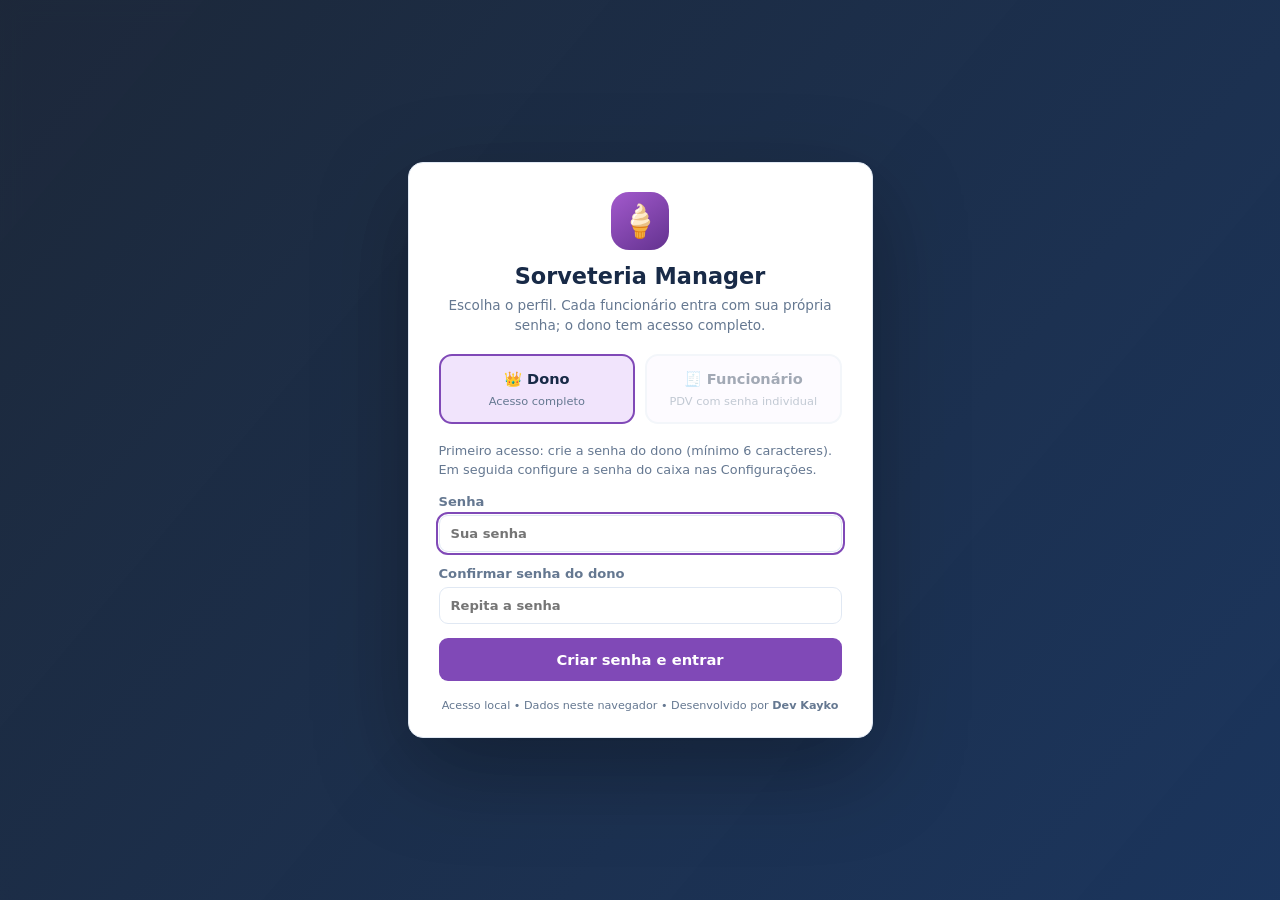
==== commit dbd9fd08: "Rename title and brand to PedraMix" ====
--- a/index.html
+++ b/index.html
@@ -6,7 +6,7 @@
   <meta content="#1857bf" name="theme-color"/>
   <meta content="Sorveteria Manager: sorvete somente por quilo, casquinhas, embalagens, caixa e relatórios. Dev Kayko." name="description"/>
   <title>
-   Sorveteria Manager 1.2.4 | Dev Kayko
+   Sorveteria PedraMix 1.2.4 | Dev Kayko
   </title>
   <link href="css/style.css" rel="stylesheet"/>
   <script defer="" src="js/data.js">
@@ -37,7 +37,7 @@
      </span>
      <span class="brand-copy">
       <strong id="brandName">
-       Sorveteria Manager
+       Sorveteria PedraMix
       </strong>
       <small>
        PDV DE SORVETERIA • V1.2.4
--- a/css/style.css
+++ b/css/style.css
@@ -1,160 +1,583 @@
-:root{--bg:#fbf6fc;--surface:#fff;--surface-2:#f7eefb;--text:#291c35;--muted:#766680;--line:#e8dced;--primary:#814ab0;--primary-hover:#67348e;--primary-soft:#f1e4fa;--sidebar:#231332;--sidebar-active:#54316d;--sidebar-text:#ebddf5;--danger:#b43253;--danger-bg:#fceaf0;--success:#188157;--success-bg:#def9eb;color-scheme:light}
-html[data-theme=dark]{--bg:#160f1e;--surface:#2a1c36;--surface-2:#382748;--text:#f6efff;--muted:#cfbbd9;--line:#554060;--primary:#bd86f1;--primary-hover:#a869dc;--primary-soft:#473055;--sidebar:#0e0a16;--sidebar-active:#4e3069;--sidebar-text:#f1e8f7;--danger:#fa92aa;--danger-bg:#4f2635;--success:#65deb0;--success-bg:#214839;color-scheme:dark}
-*{box-sizing:border-box}html{scroll-behavior:smooth}body{margin:0;background:var(--bg);color:var(--text);font-family:Inter,ui-sans-serif,system-ui,-apple-system,'Segoe UI',sans-serif;min-height:100vh;font-size:14px}button,input,select{font:inherit}button{cursor:pointer}button:disabled{opacity:.5;cursor:not-allowed}a{color:inherit}input,select{width:100%;padding:10px 12px;border:1px solid var(--line);border-radius:9px;background:var(--surface);color:var(--text);min-width:0}input:focus-visible,select:focus-visible,button:focus-visible{outline:2px solid var(--primary);outline-offset:2px}h1,h2,h3,p{margin:0}h1{font-size:1.25rem}h2{font-size:1.32rem}h3{font-size:1.04rem}p{line-height:1.5}small{font-size:.78rem;color:var(--muted)}label{display:grid;gap:6px;font-size:.82rem;font-weight:650;min-width:0}label.grow{flex:1}.hint{color:var(--muted);font-size:.77rem;margin-top:9px}.shell{min-height:100vh;display:flex;align-items:stretch;min-width:0}.sidebar{width:248px;min-width:248px;position:sticky;top:0;height:100dvh;background:var(--sidebar);color:var(--sidebar-text);padding:20px 12px;display:flex;flex-direction:column;z-index:10}.brand{display:flex;align-items:center;gap:12px;padding:4px 9px 24px}.brand-icon{font-size:2rem}.brand-copy{min-width:0;display:grid;gap:5px}.brand strong{font-size:1rem;overflow-wrap:anywhere}.brand small{font-size:.67rem;color:#cbb5d6}.sidebar nav{display:grid;gap:5px}.nav-item{background:transparent;color:var(--sidebar-text);border:0;display:flex;align-items:center;text-align:left;gap:10px;min-width:0;border-radius:10px;padding:12px 10px;line-height:1.35;font-weight:700}.nav-item span:last-child{min-width:0;overflow-wrap:anywhere}.nav-item:hover,.nav-item.active{background:var(--sidebar-active);color:white}.nav-icon{width:20px;flex:0 0 20px;text-align:center}.side-foot{margin-top:auto;padding:20px 8px 5px;color:#dbc6e7;font-size:.73rem;line-height:1.8}.side-foot small{display:block;color:#e4d3ee}.status-dot{display:inline-block;width:7px;height:7px;background:#69deaf;border-radius:50%;margin-right:4px}.dev-credit-link{font-weight:800;text-decoration:none}.dev-credit-link:hover{text-decoration:underline}.main-wrap{flex:1;min-width:0;min-height:100vh;display:flex;flex-direction:column}.topbar{background:var(--surface);border-bottom:1px solid var(--line);padding:15px 23px;display:flex;justify-content:space-between;gap:10px;flex-wrap:wrap;align-items:center;position:relative;z-index:3}.top-heading{display:flex;gap:12px;align-items:center}.top-heading p{font-size:.73rem;color:var(--muted);text-transform:capitalize}.top-actions,.action-row,.form-row{display:flex;align-items:center;gap:10px;flex-wrap:wrap}.top-actions .btn{padding:9px 11px}.btn{display:inline-flex;align-items:center;justify-content:center;gap:7px;border-radius:9px;border:1px solid transparent;padding:11px 14px;font-weight:740;font-size:.82rem;text-decoration:none;line-height:1.25;white-space:normal}.btn-primary{background:var(--primary);color:#fff}.btn-primary:hover{background:var(--primary-hover)}.btn-secondary{color:var(--text);background:var(--primary-soft);border-color:var(--line)}.btn-ghost{color:var(--text);background:var(--surface);border-color:var(--line)}.btn-danger{background:var(--danger-bg);color:var(--danger);border-color:var(--danger)}.btn-light{background:#fff;color:#6e419e}.icon-btn{border:0;background:none;color:inherit;font-size:1.2rem;padding:5px}.mobile-menu{display:none}.chip,.pill,.mini-chip,.user-role-chip,.pdv-profile{border-radius:99px;padding:5px 9px;background:var(--primary-soft);color:var(--primary);font-size:.7rem;font-weight:800}main{padding:22px 22px 35px;flex:1;min-width:0}.page{display:none}.page.active{display:block}.section-head,.panel-head,.pdv-toolbar{display:flex;justify-content:space-between;align-items:center;gap:14px;flex-wrap:wrap;margin-bottom:14px}.section-head p{font-size:.8rem;color:var(--muted);margin-top:4px}.stat-grid{display:grid;grid-template-columns:repeat(4,minmax(0,1fr));gap:13px;margin:18px 0}.stat{background:var(--surface);border:1px solid var(--line);border-radius:13px;padding:17px;display:grid;gap:7px;min-width:0}.stat span{color:var(--muted);font-size:.77rem}.stat strong{font-size:1.36rem;overflow-wrap:anywhere}.two-col{display:grid;grid-template-columns:repeat(2,minmax(0,1fr));gap:16px}.panel{min-width:0;background:var(--surface);border:1px solid var(--line);border-radius:14px;padding:18px;margin-bottom:8px}.stack-panels{display:grid;gap:12px}.stack-form{display:grid;gap:14px}.top-gap{margin-top:15px}.table-wrap{max-width:100%;overflow-x:auto}table{width:100%;border-collapse:collapse;font-size:.8rem;text-align:left}th{padding:12px 9px;color:var(--muted);background:var(--surface-2);font-size:.73rem}td{padding:10px 9px;border-bottom:1px solid var(--line);vertical-align:top}td .sub-info{display:block;margin-top:4px}td small{display:block}.right{text-align:right}.table-action{border:1px solid var(--line);color:var(--primary);background:var(--surface-2);border-radius:7px;padding:6px 8px;margin:2px;white-space:nowrap;font-size:.75rem}.table-action.danger{color:var(--danger)}.link-btn{border:0;background:none;color:var(--primary);font-weight:700;font-size:.79rem;padding:6px}.welcome{background:linear-gradient(125deg,#8247ae,#c474ab);padding:24px;border-radius:17px;color:white;display:flex;align-items:center;justify-content:space-between;gap:14px;flex-wrap:wrap}.welcome p{margin:8px 0;color:#fff}.eyebrow{font-size:.68rem;letter-spacing:.13em}.summary-grid{display:grid;grid-template-columns:repeat(3,minmax(0,1fr));gap:8px}.summary-grid>div{padding:11px;border:1px solid var(--line);border-radius:10px}.summary-line,.cart-foot{display:flex;justify-content:space-between;gap:8px;align-items:center}.summary-line{padding:8px 0;border-bottom:1px solid var(--line)}.total-line{background:var(--primary-soft);padding:14px;border-radius:11px;margin:3px 0;flex-wrap:wrap}.total-line strong{font-size:1.7rem;color:var(--primary)}.pdv-grid{display:grid;grid-template-columns:minmax(330px,1.28fr) minmax(255px,.9fr) minmax(290px,1fr);gap:15px;align-items:start}.pdv-grid>.panel{padding:17px}.pdv-toolbar .action-row{gap:8px}.pdv-toolbar small{display:block;margin-top:7px}.pdv-catalog,.pdv-cart,.pdv-checkout{min-width:0}.ice-panel{background:var(--surface-2);border:1px solid var(--line);border-radius:12px;padding:13px;display:grid;gap:11px;margin-bottom:15px}.ice-top{display:flex;align-items:center;justify-content:space-between;flex-wrap:wrap;gap:6px}.ice-top span{color:var(--muted);font-size:.73rem}.ice-modes{display:grid;grid-template-columns:1fr 1fr;gap:8px}.ice-mode{background:var(--surface);border:1px solid var(--line);border-radius:9px;padding:10px;color:var(--text);font-size:.81rem}.ice-mode.selected{background:var(--primary);color:#fff}.ice-flavor-label{font-size:.79rem;font-weight:800}.ice-flavor-list{display:flex;flex-wrap:wrap;gap:7px}.ice-flavor{border:1px solid var(--line);background:var(--surface);border-radius:8px;padding:7px 10px;color:var(--text);font-size:.77rem}.ice-flavor.selected{background:var(--primary);color:white}.ice-input-row,.pdv-filters{display:grid;grid-template-columns:repeat(2,minmax(0,1fr));gap:10px}.ice-ball-caption{font-size:.7rem;color:var(--muted)}.ice-price-box{background:var(--surface);border:1px solid var(--line);padding:12px;border-radius:10px;display:flex;align-items:center;justify-content:space-between;gap:11px;flex-wrap:wrap}.ice-price-box>div{display:grid;gap:3px}.ice-price-box small{color:var(--muted)}.ice-price-box strong{font-size:1.35rem;color:var(--primary)}.pdv-search-area{padding:16px;background:var(--surface-2);border:1px solid var(--line);border-radius:12px;display:grid;gap:12px;margin-bottom:15px}.pdv-search-heading{display:grid;gap:3px}.pdv-search-heading strong{font-size:.95rem;overflow-wrap:anywhere}.pdv-search-heading small{font-size:.74rem}.pdv-quick-qty{display:flex;align-items:end;gap:10px;flex-wrap:wrap}.pdv-quick-qty label{max-width:160px}.pdv-search-area #posSearch{padding:12px;min-height:44px}.pdv-tiles{display:grid;grid-template-columns:repeat(2,minmax(0,1fr));gap:10px}.pdv-tile{border:1px solid var(--line);background:var(--surface-2);border-radius:11px;padding:12px;color:var(--text);text-align:left;display:grid;gap:7px;min-width:0;min-height:95px;overflow-wrap:anywhere}.pdv-tile:hover{border-color:var(--primary)}.pdv-tile strong{font-size:.83rem}.pdv-tile .tile-price{color:var(--primary);font-weight:850}.tile-type{font-size:.67rem;color:var(--muted)}.pdv-cart-table{overflow-x:auto}.pdv-catalog-foot{font-size:.74rem;color:var(--muted);padding-top:12px}.pdv-checkout{display:grid;gap:11px}.pdv-checkout .panel-head{margin-bottom:1px}.pdv-keyboard{border:1px solid var(--line);border-radius:12px;padding:12px;background:var(--surface-2)}.pdv-keyboard-title{display:flex;justify-content:space-between;gap:8px;margin-bottom:11px;font-size:.74rem}.pdv-numpad{display:grid;grid-template-columns:repeat(3,minmax(0,1fr));gap:7px}.pdv-numpad button{min-height:42px;border:1px solid var(--line);border-radius:9px;color:var(--text);background:var(--surface);font-weight:750}.pdv-numpad .key-enter{background:var(--primary);color:white}.finish-btn{min-height:46px;width:100%}.payment-row,.discount-row{display:grid;grid-template-columns:repeat(2,minmax(0,1fr))}.ice-admin-grid{grid-template-columns:1.12fr .88fr}.ice-admin-info{margin-top:20px;color:var(--muted);font-size:.8rem;line-height:1.55}footer{padding:22px;color:var(--muted);text-align:center;font-size:.78rem}.modal-overlay{position:fixed;inset:0;background:#11091bba;display:flex;justify-content:center;align-items:center;z-index:30;padding:16px;overflow:auto}.modal-overlay[hidden],[hidden]{display:none!important}.modal{width:min(100%,560px);max-height:95dvh;overflow-y:auto;border:1px solid var(--line);border-radius:18px;padding:24px;background:var(--surface);box-shadow:0 20px 90px #0005;display:grid;gap:15px}.modal-head{display:flex;justify-content:space-between;align-items:center;gap:8px}.modal-actions{display:flex;flex-wrap:wrap;gap:9px;justify-content:flex-end;margin-top:8px}.auth-modal{max-width:465px}.auth-error{padding:10px;border-radius:10px;background:var(--danger-bg);color:var(--danger)}.auth-icon,.login-emblem{font-size:2rem}.login-overlay{z-index:60;background:linear-gradient(115deg,#140b24ed,#422158eb)}.login-modal{max-width:430px;text-align:center}.login-role-picker{display:grid;grid-template-columns:1fr 1fr;gap:10px}.login-role{padding:15px 9px;border-radius:11px;border:2px solid var(--line);background:var(--surface-2);color:var(--text);display:grid;gap:6px}.login-role.selected{border-color:var(--primary);background:var(--primary-soft)}.login-role small{font-size:.7rem}.login-modal .stack-form{text-align:left}.login-footer{font-size:.72rem}.recovery-code{padding:15px;border-radius:12px;background:var(--primary-soft);color:var(--primary);font-weight:900;text-align:center;letter-spacing:.12em;overflow-wrap:anywhere}.receipt-status{color:var(--success);font-weight:800}.receipt-actions{display:grid;grid-template-columns:1fr 1fr;gap:8px}.receipt-actions button{white-space:normal}.toast{position:fixed;bottom:15px;right:15px;z-index:99;background:var(--sidebar);color:white;border-radius:12px;padding:13px 16px;opacity:0;pointer-events:none;transition:opacity .2s}.toast.visible{opacity:1}.security-note{color:var(--muted);margin-top:12px}.report-filters{margin-bottom:12px}#printHeader{display:none}#receiptPaper{position:absolute;left:-9999px;top:0;width:58mm;visibility:hidden;background:white;color:black}.receipt-ticket{width:58mm;padding:7mm 6mm 9mm;background:white;color:black;font:10px/1.45 Arial,sans-serif;overflow-wrap:anywhere}.receipt-ticket header,.receipt-ticket footer{text-align:center}.receipt-ticket h3{font-size:12px;color:black}.receipt-ticket p{margin:5px 0}.receipt-ticket hr{border:0;border-top:1px dashed #333;margin:7px 0}.receipt-ticket footer small{display:block}.receipt-line{display:flex;justify-content:space-between;gap:6px}.receipt-line span:last-child{flex:0 0 auto}body.login-locked .shell{visibility:hidden;pointer-events:none}body.role-operator .sidebar{display:none}body.role-operator #backupQuick,body.role-operator #pdvHistoryLink,body.role-operator #exportLastSaleExcel{display:none!important}body.pdv-focus .sidebar,body.pdv-focus .topbar,body.pdv-focus main>section:not(#page-caixa),body.pdv-focus footer{display:none!important}body.pdv-focus main{padding:15px}body.pdv-focus .main-wrap{width:100%}body.pdv-focus .pdv-grid{grid-template-columns:minmax(330px,1.3fr) minmax(250px,.9fr) minmax(290px,1fr)}
-@media(max-width:1240px){.sidebar{width:223px;min-width:223px}.pdv-grid,body.pdv-focus .pdv-grid{grid-template-columns:minmax(335px,1.15fr) minmax(255px,1fr)}.pdv-checkout{grid-column:1/-1}.pdv-keyboard{max-width:480px;margin:auto;width:100%}.stat-grid{grid-template-columns:repeat(2,minmax(0,1fr))}}@media(max-width:900px){.sidebar{position:fixed;left:-266px;width:252px;min-width:252px;transition:left .2s}.sidebar.visible{left:0}.mobile-menu{display:block}.two-col{grid-template-columns:1fr}.main-wrap{width:100%}.topbar{padding:13px}main{padding:13px}.pdv-grid,body.pdv-focus .pdv-grid{grid-template-columns:minmax(0,1fr)}.pdv-checkout{grid-column:auto}.pdv-tiles{grid-template-columns:repeat(2,minmax(0,1fr))}}@media(max-width:500px){.stat-grid{grid-template-columns:1fr}.pdv-filters,.ice-input-row{grid-template-columns:1fr}.receipt-actions{grid-template-columns:1fr}.modal{padding:17px}.pdv-grid>.panel{padding:13px}.pdv-tiles{grid-template-columns:repeat(2,minmax(0,1fr))}.topbar{align-items:flex-start}}
-@media print{@page{size:A4;margin:20mm 19mm 22mm 19mm}html{min-width:0!important}body{background:#fff!important;color:#000!important}body.printing-receipt{width:58mm!important;min-width:0!important}body.printing-receipt .shell,body.printing-receipt .modal-overlay,body.printing-receipt .toast{display:none!important}body.printing-receipt #receiptPaper{visibility:visible!important;display:block!important;position:static!important;left:auto!important;top:auto!important;width:58mm!important}body.printing-report .sidebar,body.printing-report .topbar,body.printing-report footer,body.printing-report .action-row,body.printing-report .report-filters,body.printing-report .screen-only,body.printing-report section:not(#page-relatorios){display:none!important}body.printing-report .main-wrap{display:block!important}body.printing-report #page-relatorios{display:block!important}body.printing-report main{padding:0!important}body.printing-report #printHeader{display:block!important;margin-bottom:17px}body.printing-report .panel,body.printing-report .stat{border:1px solid #ccc!important;break-inside:avoid-page}body.printing-report .stat-grid{grid-template-columns:repeat(4,1fr)}body.printing-report table{font-size:9px!important}body.printing-report th,body.printing-report td{padding:6px 4px!important}}
-#employeeSelectOverlay{z-index:75}#recoverOwnerOverlay,#recoveryCodeOverlay{z-index:85}
-
-/* SORVETERIA MANAGER 1.0.6: SEMÁFORO DE ESTOQUE — CLARO E ESCURO */
-.stock-legend{display:flex;flex-wrap:wrap;align-items:center;gap:9px;margin:15px 0 12px}
-.stock-badge{display:inline-flex;align-items:center;justify-content:flex-start;gap:6px;border-radius:99px;border:1px solid transparent;padding:5px 9px;font-size:.69rem;line-height:1.25;font-weight:850;white-space:normal;max-width:100%;}
-.stock-dot{display:inline-block;width:9px;height:9px;flex:0 0 9px;border-radius:50%;background:currentColor}
-.stock-green{color:#145c35;background:#e1f7e8;border-color:#a5dec0}
-.stock-yellow{color:#7a5200;background:#fff2c7;border-color:#f2cf73}
-.stock-red{color:#9a1d2c;background:#ffe2e6;border-color:#f5a5b2}
-.stock-row-green td:first-child{border-left:4px solid #21945d}
-.stock-row-yellow td:first-child{border-left:4px solid #d7a514}
-.stock-row-red td:first-child{border-left:4px solid #d94355}
-.stock-cell{display:flex;flex-wrap:wrap;align-items:center;gap:7px;min-width:110px}
-.stock-cell strong{white-space:nowrap}
-.stock-tile-status{display:flex;flex-wrap:wrap;align-items:center;gap:5px}
-.stock-tile-status small{font-size:.7rem}
-.pdv-tile.stock-tile-green{border-left:4px solid #21945d}
-.pdv-tile.stock-tile-yellow{border-left:4px solid #d7a514;background:color-mix(in srgb,var(--surface-2) 88%,#fff2c7)}
-.pdv-tile.stock-tile-red{border-left:4px solid #d94355;background:color-mix(in srgb,var(--surface-2) 88%,#ffe2e6)}
-.pdv-tile.stock-tile-red:disabled{opacity:1;cursor:not-allowed}
-.stock-notice{display:flex;justify-content:space-between;align-items:center;flex-wrap:wrap;gap:10px;padding:10px 12px;border-radius:10px;border:1px solid var(--line);margin:7px 0}
-.stock-notice>div{display:grid;gap:3px}
-.stock-notice strong{overflow-wrap:anywhere;font-size:.82rem}
-.stock-notice small{font-size:.73rem}
-.stock-notice-yellow{border-left:4px solid #d7a514;background:color-mix(in srgb,var(--surface) 91%,#fff2c7)}
-.stock-notice-red{border-left:4px solid #d94355;background:color-mix(in srgb,var(--surface) 91%,#ffe2e6)}
-.stock-empty{color:var(--success);font-size:.83rem;padding:9px}
-html[data-theme="dark"] .stock-green{color:#b1f6ca;background:#12402a;border-color:#367952}
-html[data-theme="dark"] .stock-yellow{color:#ffe49b;background:#493708;border-color:#8e6a24}
-html[data-theme="dark"] .stock-red{color:#ffb2bc;background:#4c1b28;border-color:#8e3648}
-@media(max-width:600px){.stock-legend{gap:6px}.stock-badge{font-size:.65rem;padding:5px 7px}.stock-cell{min-width:90px}}
-@media print{.stock-badge{border-color:#999!important;background:transparent!important;color:#111!important}}
-
-
-/* ── 1.0.7 · ESPAÇAMENTO PADRONIZADO PARA PAINÉIS E AÇÕES ── */
-/* Evita títulos, descrições, botões e avisos encostados em qualquer painel. */
+/*
+  SORVETERIA MANAGER 1.0.5 — DEV KAYKO
+  1. Variáveis / temas
+  2. Estrutura / componentes
+  3. PDV em tela cheia no desktop
+  4. Mobile e impressão
+  Para trocar as cores, edite as variáveis abaixo.
+*/
+
+/* ── 1. CORES CLARAS E ESCURAS ── */
+:root {
+  font-family:Inter,ui-sans-serif,system-ui,-apple-system,'Segoe UI',Arial,sans-serif;
+  color-scheme:light;
+  --bg:#fbf5fc; --surface:#ffffff; --surface-2:#fbf5ff;
+  --text:#182a47; --muted:#657891; --line:#e0e8f3;
+  --primary:#8049b7; --primary-hover:#63328f; --primary-soft:#f1e4fc;
+  --sidebar:#251536; --sidebar-text:#c6d8ef; --sidebar-active:#53306b;
+  --success:#168352; --success-bg:#e6f7ec; --danger:#b52740;
+  --danger-bg:#fff0f2; --warning:#95631e; --warning-bg:#fff7e9;
+  --input:#ffffff; --key:#ffffff; --shadow:0 8px 24px rgba(20,43,80,.035);
+}
+html[data-theme="dark"] {
+  color-scheme:dark;
+  --bg:#160f20; --surface:#281c37; --surface-2:#382547;
+  --text:#e8f1fe; --muted:#a7bbd4; --line:#2b425e;
+  --primary:#c18bff; --primary-hover:#a875e1; --primary-soft:#442a59;
+  --sidebar:#100b19; --sidebar-text:#c3d6ed; --sidebar-active:#29456e;
+  --success:#67dda4; --success-bg:#173b33; --danger:#ff8798;
+  --danger-bg:#452535; --warning:#f1bc68; --warning-bg:#443721;
+  --input:#172942; --key:#223550; --shadow:none;
+}
+*{box-sizing:border-box}
+html,body{margin:0;min-width:320px}
+body{color:var(--text);background:var(--bg)}
+button,input,select{font:inherit}
+button{cursor:pointer}
+button:disabled{cursor:not-allowed;opacity:.42}
+input,select{width:100%;min-width:0;border:1px solid var(--line);border-radius:9px;background:var(--input);color:var(--text);padding:10px 11px}
+input:focus,select:focus,button:focus-visible{outline:2px solid var(--primary);outline-offset:1px}
+label{display:grid;gap:6px;min-width:0;font-size:.82rem;font-weight:650;color:var(--muted)}
+h1,h2,h3,h4,p{margin-top:0}
+h1{font-size:1.17rem;margin-bottom:2px}
+h2{font-size:1.48rem;margin-bottom:6px}
+h3{font-size:1.02rem;margin-bottom:12px}
+h4{font-size:.91rem;margin-bottom:9px}
+p{color:var(--muted);line-height:1.5}
+small{font-size:.74rem}
+[hidden]{display:none!important}
+
+/* ── 2. NAVEGAÇÃO E COMPONENTES GERAIS ── */
+.shell{display:flex;min-height:100vh}
+.sidebar{flex:0 0 248px;width:248px;position:sticky;top:0;height:100vh;display:flex;flex-direction:column;background:var(--sidebar);color:var(--sidebar-text);padding:17px 12px;z-index:5}
+.brand{display:flex;align-items:center;gap:10px;padding:6px 7px 24px;min-width:0}
+.brand-icon{flex:0 0 39px;width:39px;height:39px;border-radius:12px;display:grid;place-items:center;background:#ac71df;color:#fff;font-size:1.45rem;font-weight:900}
+.brand-copy{min-width:0}.brand strong{font-size:.85rem;display:block;line-height:1.2;overflow-wrap:anywhere}.brand small{display:block;font-size:.59rem;margin-top:4px;letter-spacing:1px;color:#9db7d5}
+.sidebar nav{display:grid;gap:4px}.nav-item{display:flex;align-items:flex-start;gap:11px;padding:12px 12px;text-align:left;background:none;border:0;color:var(--sidebar-text);border-radius:10px;font-weight:650;font-size:.81rem;line-height:1.25;white-space:normal;min-width:0}.nav-item:hover,.nav-item.active{background:var(--sidebar-active);color:#fff}.nav-item span:last-child{display:block;flex:1;min-width:0;overflow-wrap:anywhere;word-break:normal}.nav-icon{flex:0 0 21px;font-size:1.1rem;min-width:21px;text-align:center;margin-top:1px}
+.side-foot{margin-top:auto;padding:14px 8px 3px;font-size:.71rem}.side-foot small{display:block;margin-top:8px}.status-dot{display:inline-block;width:8px;height:8px;background:#55d9a3;border-radius:100%;margin-right:4px}
+.main-wrap{display:flex;flex-direction:column;flex:1;min-width:0;min-height:100vh}
+.topbar{min-height:68px;padding:11px 25px;display:flex;align-items:center;justify-content:space-between;gap:12px;background:var(--surface);border-bottom:1px solid var(--line)}
+.top-heading{display:flex;align-items:center;gap:12px}.topbar p{margin:0;font-size:.73rem}.top-actions{display:flex;gap:8px;align-items:center}
+.chip,.pill,.mini-chip{display:inline-block;white-space:nowrap;border-radius:20px;font-size:.71rem;font-weight:800}.chip{background:var(--warning-bg);color:var(--warning);padding:8px 11px}.chip.open{background:var(--success-bg);color:var(--success)}.pill{background:var(--primary-soft);color:var(--primary);padding:3px 9px;vertical-align:middle}.mini-chip{background:var(--surface-2);color:var(--muted);padding:5px 8px}
+main{padding:23px 25px;flex:1;width:100%;max-width:1580px;margin:0 auto}.page{display:none}.page.active{display:block}
+footer{font-size:.72rem;color:var(--muted);text-align:center;padding:14px}
+.btn,.icon-btn{border:0;border-radius:9px;font-weight:750;font-size:.8rem;white-space:nowrap}.btn{padding:10px 13px}.btn-primary{background:var(--primary);color:#fff}.btn-primary:hover{background:var(--primary-hover)}html[data-theme="dark"] .btn-primary{color:#071426}.btn-secondary{background:var(--primary-soft);color:var(--primary)}.btn-danger{background:var(--danger-bg);color:var(--danger)}.btn-ghost{background:var(--surface-2);color:var(--text)}.btn-light{background:#fff;color:#1358bb}.btn-block{display:block;width:100%}.icon-btn{background:var(--surface-2);color:var(--text);padding:9px 12px}.mobile-menu{display:none}.link-btn,.table-action{background:none;border:0;color:var(--primary);font-size:.77rem;font-weight:750;padding:5px;white-space:nowrap}.table-action.danger{color:var(--danger)}
+.welcome{display:flex;align-items:center;justify-content:space-between;gap:15px;background:linear-gradient(115deg,#793da5,#be72ac);border-radius:15px;color:white;padding:25px 28px;margin-bottom:18px}.welcome p{color:#e9f1ff;margin-bottom:0}.welcome h2{font-size:1.65rem}.eyebrow{font-size:.69rem;letter-spacing:1.4px;color:#c3daff;font-weight:800}
+.stat-grid{display:grid;grid-template-columns:repeat(4,minmax(0,1fr));gap:12px;margin-bottom:17px}.stat{border:1px solid var(--line);border-radius:13px;background:var(--surface);padding:17px;display:grid;gap:8px;min-width:0;box-shadow:var(--shadow)}.stat span{color:var(--muted);font-size:.8rem}.stat strong{font-size:clamp(1.12rem,1.9vw,1.7rem);overflow-wrap:anywhere}.stat small{color:var(--muted)}.stats-three{grid-template-columns:repeat(3,minmax(0,1fr))}
+.two-col{display:grid;grid-template-columns:1.3fr 1fr;gap:15px}.stack-panels{display:grid;gap:15px;align-content:start}.panel{min-width:0;border:1px solid var(--line);border-radius:13px;background:var(--surface);padding:18px;box-shadow:var(--shadow)}.panel-head,.section-head{display:flex;align-items:center;justify-content:space-between;gap:10px}.panel-head{margin-bottom:13px}.panel-head h3{margin:0}.panel-head small{color:var(--muted)}.section-head{margin-bottom:18px}.section-head p{margin-bottom:0}.top-gap{margin-top:16px}
+.form-row{display:flex;align-items:end;gap:11px;flex-wrap:wrap}.form-row label{flex:1;min-width:130px}.form-row .grow{flex:2}.stack-form{display:grid;gap:14px}.action-row,.button-stack{display:flex;gap:9px;flex-wrap:wrap}.button-stack{flex-direction:column;align-items:start;margin:18px 0}.upload-label{cursor:pointer}
+.table-wrap{max-width:100%;overflow-x:auto}table{width:100%;border-collapse:collapse;text-align:left;font-size:.81rem}th{color:var(--muted);background:var(--surface-2);font-weight:750;font-size:.73rem}th,td{padding:11px 8px;border-bottom:1px solid var(--line);vertical-align:middle}tbody tr:last-child td{border-bottom:0}td{overflow-wrap:anywhere}.right{text-align:right}.empty{text-align:center;color:var(--muted);padding:24px}.sub-info{display:block;color:var(--muted);margin-top:4px;font-weight:400}.hint{font-size:.76rem;color:var(--muted);margin:10px 0}.muted{color:var(--muted);font-size:.83rem;margin:0}.notice-list{display:grid;gap:8px}.notice{background:var(--warning-bg);color:var(--warning);border-radius:8px;padding:10px;font-size:.78rem}.security-note{background:var(--warning-bg);border-radius:10px;padding:12px;color:var(--warning);font-size:.78rem}.voided-row{opacity:.7}.tag-danger,.tag-in,.tag-out{font-size:.65rem;font-weight:900;border-radius:5px;padding:2px 5px;white-space:nowrap}.tag-danger,.tag-out{background:var(--danger-bg);color:var(--danger)}.tag-in{background:var(--success-bg);color:var(--success)}.balance-negative{color:var(--danger)!important}.balance-positive{color:var(--success)!important}
+.modal-overlay{position:fixed;inset:0;z-index:30;display:grid;place-items:center;padding:15px;background:#051022bc}.modal{width:100%;max-width:475px;max-height:91vh;overflow-y:auto;background:var(--surface);border-radius:15px;padding:23px;border:1px solid var(--line);box-shadow:0 25px 80px #0005}.modal-head{display:flex;align-items:center;justify-content:space-between;margin-bottom:16px}.modal-head h3{margin:0}.modal-actions{display:flex;justify-content:flex-end;gap:9px;margin-top:20px}.toast{display:none;position:fixed;z-index:40;bottom:18px;right:18px;max-width:min(92vw,480px);background:#123158;color:#fff;border-radius:10px;padding:13px 17px;box-shadow:0 6px 22px #0004;font-size:.83rem}.toast.show{display:block}
+
+/* ── METAS E RELATÓRIOS ── */
+.goal-block{margin-bottom:8px}.goal-values{display:flex;align-items:baseline;gap:9px;flex-wrap:wrap;margin:8px 0}.goal-values strong{font-size:1.25rem}.goal-values span,.goal-bottom{color:var(--muted);font-size:.8rem}.progress-track{height:12px;border-radius:16px;background:var(--surface-2);overflow:hidden;border:1px solid var(--line)}.progress-fill{height:100%;border-radius:16px;background:var(--primary);transition:width .25s}.progress-fill.success{background:var(--success)}.goal-bottom{display:flex;justify-content:space-between;gap:12px;margin-top:8px}.goal-bottom strong{color:var(--text)}.soft-divider{border:0;border-top:1px solid var(--line);margin:20px 0}
+.report-filters{margin-bottom:15px}.report-filters .form-row{margin:0}.report-stats{margin-bottom:15px}.report-block{margin-bottom:15px}.summary-grid{display:grid;grid-template-columns:repeat(3,minmax(0,1fr));gap:11px}.summary-grid>div{padding:12px;border-radius:9px;background:var(--surface-2)}.summary-grid span{display:block;color:var(--muted);font-size:.77rem;margin-bottom:6px}.summary-grid strong{font-size:1.05rem}.summary-grid .summary-wide{grid-column:1/-1}.summary-grid p{margin:0;color:var(--text);font-size:.82rem}.report-disclaimer{padding:4px 0 12px}#printHeader{display:none}
+
+/* ── 3. PDV COM ALTURA FIXA NA TELA DO DESKTOP ── */
+@media(min-width:901px){
+  body.pdv-mode{height:100dvh;overflow:hidden}
+  body.pdv-mode .shell{height:100dvh;min-height:0}
+  body.pdv-mode .sidebar{width:69px;flex-basis:69px;padding-left:8px;padding-right:8px}
+  body.pdv-mode .brand{padding:6px 6px 15px}
+  body.pdv-mode .brand-copy,body.pdv-mode .nav-item>span:not(.nav-icon),body.pdv-mode .side-foot{display:none}
+  body.pdv-mode .nav-item{padding:11px 10px;justify-content:center}
+  body.pdv-mode .nav-icon{min-width:20px;font-size:1.23rem}
+  body.pdv-mode .main-wrap{height:100dvh;min-height:0;overflow:hidden}
+  body.pdv-mode .topbar{height:62px;min-height:62px;padding:7px 16px}
+  body.pdv-mode main{flex:1;min-height:0;max-width:none;overflow:hidden;padding:10px 12px 13px}
+  body.pdv-mode footer{display:none}
+  #page-caixa.active{display:flex;flex-direction:column;height:100%;min-height:0}
+  body.pdv-focus .sidebar,body.pdv-focus .topbar{display:none}
+  body.pdv-focus main{padding:9px}
+  .pdv-toolbar{flex:0 0 auto;min-height:48px;margin-bottom:9px}
+  .pdv-grid{flex:1;min-height:0}
+  .pdv-grid>.panel{height:100%;min-height:0}
+  .pdv-catalog,.pdv-cart,.pdv-checkout{overflow:hidden}
+  .pdv-catalog{display:flex;flex-direction:column}
+  .pdv-cart{display:flex;flex-direction:column}
+  .pdv-cart-table,.pdv-tiles{flex:1;min-height:0;overflow-y:auto}
+  .pdv-checkout{display:flex;flex-direction:column;gap:5px;overflow-y:auto;scrollbar-width:thin}
+  .pdv-checkout .pdv-keyboard{flex:1;min-height:155px;display:flex;flex-direction:column}
+  .pdv-numpad{flex:1;min-height:0}
+  .pdv-numpad button{min-height:30px}
+}
+.pdv-toolbar{display:flex;align-items:center;justify-content:space-between;gap:10px}.pdv-toolbar h2{font-size:1.12rem;margin-bottom:0}.pdv-toolbar small{color:var(--muted);font-size:.71rem}.pdv-grid{display:grid;grid-template-columns:minmax(250px,1.18fr) minmax(205px,.86fr) minmax(280px,.88fr);gap:10px;align-items:stretch}.pdv-grid>.panel{padding:12px}.pdv-grid .panel-head{margin-bottom:7px}.pdv-grid h3{font-size:.91rem}.pdv-grid input,.pdv-grid select{padding:7px 9px;font-size:.81rem;border-radius:7px}.compact-label{font-size:.72rem;gap:4px}.pdv-filters{display:grid;grid-template-columns:1fr 1fr;gap:8px;margin:7px 0}.pdv-quick-qty{display:flex;align-items:end;gap:8px;margin-bottom:7px}.pdv-quick-qty label{width:115px}.pdv-quick-qty .btn{padding:8px}.pdv-tiles{display:grid;grid-template-columns:repeat(2,minmax(0,1fr));grid-auto-rows:min-content;align-content:start;gap:8px;padding:1px 4px 1px 1px;max-height:490px;overflow-y:auto}.pdv-tile{display:flex;flex-direction:column;align-items:flex-start;gap:5px;min-height:102px;padding:10px;border:1px solid var(--line);border-radius:10px;background:var(--primary-soft);color:var(--text);white-space:normal;text-align:left}.pdv-tile.tile-service{background:var(--success-bg)}.pdv-tile strong{font-size:.77rem;line-height:1.3}.tile-type{font-size:.59rem;color:var(--muted);font-weight:800}.tile-price{font-size:.89rem;font-weight:900;color:var(--primary)}.tile-price small{font-size:.62rem;color:var(--muted);font-weight:500}.tile-stock{font-size:.68rem;color:var(--muted)}.pdv-tile:hover{outline:1px solid var(--primary)}.pdv-tile.tile-with-image{padding-top:8px}.tile-image-wrap{width:100%;height:88px;border-radius:9px;background:#fff;border:1px solid var(--line);display:flex;align-items:center;justify-content:center;overflow:hidden;padding:5px}.tile-image{width:100%;height:100%;display:block;object-fit:contain;object-position:center}.pdv-catalog-foot{flex-shrink:0;color:var(--muted);font-size:.67rem;padding-top:7px}.pdv-no-results{grid-column:1/-1;color:var(--muted);text-align:center;padding:30px 5px;font-size:.85rem}.pdv-cart-table{overflow-y:auto;max-height:540px}.pdv-cart-table table{font-size:.77rem}.pdv-cart-table th,.pdv-cart-table td{padding:8px 5px}.cart-foot{display:flex;align-items:center;gap:8px;justify-content:space-between;border-top:1px solid var(--line);padding-top:10px;color:var(--muted);font-size:.76rem}.cart-foot strong{margin-right:auto;color:var(--text)}.cart-foot .link-btn{font-size:.7rem}
+.pdv-checkout .form-row{flex-wrap:nowrap;gap:6px}.pdv-checkout .form-row label{min-width:0}.pdv-checkout .form-row input,.pdv-checkout .form-row select{width:100%}.summary-line{display:flex;align-items:center;justify-content:space-between;gap:8px;font-size:.81rem}.summary-line span{color:var(--muted)}.total-line{background:var(--primary-soft);border-radius:8px;padding:7px 9px}.total-line strong{font-size:1.32rem;color:var(--primary)}.change-row{padding:0 3px}.pdv-keyboard{padding:7px;border-radius:9px;background:var(--surface-2)}.pdv-keyboard-title{display:flex;align-items:center;justify-content:space-between;gap:6px;margin-bottom:5px;font-size:.72rem}.pdv-keyboard-title small{color:var(--muted);font-size:.65rem}.pdv-numpad{display:grid;grid-template-columns:repeat(3,minmax(0,1fr));grid-template-rows:repeat(5,minmax(28px,1fr));gap:4px}.pdv-numpad button{border:1px solid var(--line);border-radius:7px;background:var(--key);color:var(--text);font-size:1.02rem;font-weight:800;padding:0}.pdv-numpad button:active{transform:scale(.97)}.pdv-numpad .key-action{background:var(--primary-soft)}.pdv-numpad .key-enter{background:var(--primary);color:#fff}.numpad-selected{outline:2px solid var(--primary)!important}.sale-note{margin-top:2px}.finish-btn{padding:11px 8px;width:100%;font-size:.86rem;margin-top:1px}
+
+/* ── 4. RESPONSIVIDADE ── */
+@media(max-width:1200px){.sidebar{flex-basis:228px;width:228px;padding-left:10px;padding-right:10px}.stat-grid{gap:9px}.stat{padding:14px}.two-col{grid-template-columns:1fr}.pdv-grid{grid-template-columns:minmax(230px,1.13fr) minmax(195px,.85fr) minmax(275px,1fr)}.pdv-toolbar .btn{padding:8px 10px;font-size:.73rem}}
+@media(max-width:900px){.sidebar{position:fixed;left:-260px;top:0;height:100dvh;width:252px;flex-basis:252px;transition:left .2s;box-shadow:0 0 40px #0003}.sidebar.visible{left:0}.mobile-menu{display:inline-block}.topbar{padding:13px 16px}.top-actions{gap:5px}main{padding:16px}.pdv-grid{grid-template-columns:repeat(2,minmax(0,1fr));align-items:start}.pdv-checkout{grid-column:1/-1}.pdv-tiles{max-height:340px}.pdv-cart-table{max-height:340px}.pdv-toolbar{flex-wrap:wrap;margin-bottom:11px}.pdv-keyboard{max-width:430px;margin:auto;width:100%}.pdv-numpad button{min-height:41px}.stat-grid{grid-template-columns:repeat(2,minmax(0,1fr))}}
+@media(max-width:610px){.topbar{flex-wrap:wrap}.topbar h1{font-size:.98rem}.theme-btn span{display:none}.welcome{padding:20px;flex-wrap:wrap}.welcome h2{font-size:1.36rem}.section-head{align-items:flex-start;flex-wrap:wrap}.stat{padding:13px}.stat strong{font-size:1.12rem}.pdv-grid{grid-template-columns:1fr}.pdv-checkout{grid-column:auto}.pdv-grid>.panel{padding:13px}.pdv-toolbar .action-row{width:100%}.pdv-toolbar .btn{flex:1}.pdv-tiles{grid-template-columns:repeat(2,minmax(0,1fr));max-height:340px}.tile-image-wrap{height:74px}.summary-grid{grid-template-columns:repeat(2,minmax(0,1fr))}.panel{padding:13px}.form-row label{min-width:120px}.two-col{gap:12px}.action-row{gap:6px}.stat-grid{gap:8px}.report-stats{grid-template-columns:repeat(2,minmax(0,1fr))}}
+@media(max-height:700px) and (min-width:901px){.pdv-toolbar{min-height:42px;margin-bottom:6px}.pdv-grid>.panel{padding:9px}.pdv-grid .panel-head{margin-bottom:4px}.pdv-grid input,.pdv-grid select{padding:5px 8px}.pdv-tile{min-height:96px;padding:7px}.tile-image-wrap{height:68px}.pdv-checkout{gap:3px}.pdv-checkout .pdv-keyboard{padding:5px;min-height:139px}.pdv-numpad{grid-template-rows:repeat(5,minmax(26px,1fr));gap:3px}.pdv-numpad button{min-height:26px}.pdv-catalog-foot{display:none}.finish-btn{padding:8px}}
+
+/* ── 5. IMPRESSÃO DO FECHAMENTO ── */
+/* Espaço real nas QUATRO bordas do relatório A4 e do PDF. */
+@page{size:A4;margin:20mm 19mm 22mm 19mm}
+@media print{
+  :root,html[data-theme="dark"]{--text:#111;--muted:#444;--surface:#fff;--surface-2:#f6f6f6;--line:#ccc;--bg:#fff;--primary:#111;--success:#111;--danger:#111}
+  body,body.pdv-mode{height:auto!important;overflow:visible!important;background:#fff;color:#111;font-size:11px}
+  .shell,.main-wrap,main{display:block!important;height:auto!important;min-height:0!important;overflow:visible!important;width:100%!important;max-width:100%!important;margin:0!important;padding:0!important}
+  .sidebar,.topbar,footer,.modal-overlay,.toast,.screen-only,.section-head,.report-filters,.hint,.page:not(#page-relatorios),.btn,.link-btn,.table-action{display:none!important}
+  #page-relatorios{display:block!important}
+  #printHeader{display:block!important;margin-bottom:16px;border-bottom:2px solid #222;padding-bottom:11px}
+  #printHeader h2{font-size:17px;margin:0 0 5px}#printHeader p{margin:2px 0;font-size:10px;color:#333}
+  .stat-grid{grid-template-columns:repeat(4,minmax(0,1fr));gap:6px;margin-bottom:10px}
+  .stat{padding:9px;border:1px solid #bbb;box-shadow:none}.stat strong{font-size:13px}.stat span,.stat small{font-size:9px}
+  .report-block{padding:10px 12px;margin-bottom:12px;border:1px solid #bbb;box-shadow:none;break-inside:auto}
+  .panel-head h3{font-size:12px}.summary-grid{gap:5px;grid-template-columns:repeat(3,minmax(0,1fr))}.summary-grid>div{padding:6px}.summary-grid strong{font-size:11px}
+  .table-wrap{overflow:visible}table{font-size:9px}th,td{padding:7px 5px;border-bottom:1px solid #ccc}
+  thead{display:table-header-group}tr{break-inside:avoid} .voided-row{opacity:1}
+  .report-disclaimer{display:block!important;color:#333!important;font-size:9px}
+}
+
+/* ── 6. COMPROVANTES TÉRMICOS 58 MM ── */
+.receipt-modal{max-width:450px}
+.receipt-status{background:var(--success-bg);color:var(--success);padding:12px;border-radius:9px;font-weight:650}
+.receipt-actions{display:grid;grid-template-columns:1fr 1fr;gap:9px}
+.receipt-actions .btn{white-space:normal;min-height:48px;text-align:center;padding:10px}
+.receipt-actions .btn:nth-child(3),.receipt-actions .btn:nth-child(4){grid-column:1/-1}
+.receipt-history-actions{min-width:205px}
+#receiptPaper{display:block;position:absolute;left:-10000px;top:0;width:58mm;visibility:hidden;color:#000;background:#fff;font-family:Arial,sans-serif;font-size:10px;line-height:1.35}
+/* Papel total 58mm. Texto útil = 46mm, recuo de 6mm em cada lado.
+   Topo 7mm, rodapé 9mm, incluindo ao salvar o recibo como PDF. */
+.receipt-ticket{width:58mm;padding:7mm 6mm 9mm;background:#fff;color:#000;overflow-wrap:anywhere;break-inside:avoid;page-break-inside:avoid}
+.receipt-ticket+.receipt-ticket{border-top:1px dashed #000;margin-top:5mm;padding-top:8mm}
+.receipt-center{text-align:center}.receipt-center h3{font-size:13px;line-height:1.12;margin:0 0 4px;color:#000}.receipt-center p{margin:1px 0;color:#000;font-size:10px}
+.receipt-divider{border:0;border-top:1px dashed #000;margin:6px 0}
+.receipt-line{display:flex;justify-content:space-between;gap:4px;margin:3px 0;line-height:1.2}
+.receipt-line span:last-child{text-align:right;flex:0 0 auto}
+.receipt-line strong{font-weight:750}.receipt-item{margin:6px 0}.receipt-item-name{font-weight:650}
+.receipt-muted{font-size:9px;color:#111}
+/* A medição do comprimento usa o mesmo rodapé no monitor e no modo impressão. */
+#receiptPaper .receipt-ticket footer{display:block!important;margin:0!important;padding:0!important;text-align:center!important;font-size:10px!important}
+@media(max-width:430px){.receipt-actions{grid-template-columns:1fr}.receipt-actions .btn{grid-column:1/-1}}
+@media print{
+  html{min-width:0!important}
+  body.printing-receipt{min-width:0!important;width:58mm!important;max-width:58mm!important;height:auto!important;background:white!important;overflow:visible!important;min-height:0!important}
+  body.printing-receipt .shell,body.printing-receipt .toast,body.printing-receipt .modal-overlay{display:none!important}
+  body.printing-receipt #receiptPaper{display:block!important;visibility:visible!important;position:static!important;left:auto!important;top:auto!important;margin:0!important;padding:0!important;width:58mm!important;color:#000!important;background:white!important}
+}
+
+@media print{
+  body.printing-receipt #receiptPaper footer{display:block!important;font-size:10px!important;padding:0!important;margin:0!important;text-align:center!important}
+  body.printing-receipt #receiptPaper .receipt-ticket{break-inside:avoid-page!important;box-shadow:none!important;border-radius:0!important}
+}
+
+/* ── 7. SENHA LOCAL E TRAVA DE CAIXA ── */
+.auth-overlay{z-index:90;backdrop-filter:blur(5px)}
+.auth-modal{max-width:455px;box-shadow:0 30px 120px #0009}
+.auth-icon{width:56px;height:56px;display:grid;place-items:center;font-size:1.55rem;border-radius:16px;background:var(--primary-soft);margin:0 0 14px}
+.auth-modal h3{font-size:1.35rem;margin:0 0 7px}
+.auth-modal p{font-size:.83rem}
+.auth-error{background:var(--danger-bg);color:var(--danger);padding:10px 12px;border-radius:8px;margin:13px 0 0}
+.auth-modal .stack-form{margin-top:17px}
+.auth-modal input[type=password]{font-size:1rem;letter-spacing:.06em}
+.security-panel .panel-head{align-items:center}
+body.pdv-focus .main-wrap{width:100%}
+@media(min-width:901px){body.pdv-focus .pdv-grid{grid-template-columns:minmax(220px,1.16fr) minmax(200px,.86fr) minmax(270px,.92fr)}}
+
+/* ── 8. PERFIS E LOGIN (VERSÃO 1.6) ── */
+/* O código de recuperação só é acessível mediante autenticação com a senha antiga
+   ou após confirmar um código previamente emitido. */
+.recovery-overlay{z-index:170;backdrop-filter:blur(7px)}
+.recovery-link{border:none;background:none;color:var(--primary);font-weight:800;padding:9px 7px;font-size:.82rem;margin:7px auto 0;text-decoration:underline;cursor:pointer}
+.recovery-code-display{font-size:clamp(.9rem,3.5vw,1.18rem);font-weight:900;letter-spacing:.09em;word-break:break-word;text-align:center;color:var(--primary);background:var(--primary-soft);border:1px dashed var(--primary);border-radius:13px;padding:18px 10px;margin:14px 0}
+.recovery-code-actions{display:flex;gap:8px;flex-wrap:wrap;margin:12px 0}
+.recovery-code-actions .btn{flex:1;white-space:normal}
+body.login-locked .shell{visibility:hidden;pointer-events:none}
+.login-overlay{z-index:140;background:linear-gradient(130deg,#061326e8,#0a2651ed);backdrop-filter:blur(9px)}
+.login-modal{max-width:465px;text-align:center;padding:29px 30px 23px;box-shadow:0 30px 95px #0005}
+.login-emblem{width:58px;height:58px;border-radius:18px;background:linear-gradient(145deg,#a35acd,#63328f);display:grid;place-items:center;color:white;font-size:2rem;font-weight:900;margin:0 auto 13px}
+.login-modal h2{font-size:1.4rem;margin-bottom:6px}.login-subtitle{font-size:.85rem;margin-bottom:19px}
+.login-role-picker{display:grid;grid-template-columns:1fr 1fr;gap:10px;margin-bottom:17px}
+.login-role{border:2px solid var(--line);background:var(--surface-2);color:var(--text);border-radius:13px;padding:14px 8px;display:flex;flex-direction:column;align-items:center;gap:6px}
+.login-role strong{font-size:.91rem}.login-role small{font-size:.71rem;color:var(--muted)}
+.login-role.selected{border-color:var(--primary);background:var(--primary-soft)}
+.login-role:disabled{opacity:.4;cursor:not-allowed}
+.login-modal .stack-form{text-align:left}.login-help{font-size:.8rem;margin:0}
+.login-submit{font-size:.92rem;padding:13px}.login-footer{font-size:.7rem;margin:17px 0 0}
+.user-role-chip{display:inline-flex;align-items:center;padding:7px 10px;border-radius:25px;background:var(--primary-soft);color:var(--primary);font-size:.72rem;font-weight:800}
+body.role-operator .sidebar{display:none!important}
+body.role-operator #backupQuick,body.role-operator #pdvHistoryLink,body.role-operator #exportLastSaleExcel{display:none!important}
+body.role-operator .mobile-menu{display:none!important}
+body.role-operator .main-wrap{width:100%;min-width:0}
+body.role-operator #page-caixa{max-width:none}
+body.role-operator:not(.pdv-mode) .main-wrap{min-height:100dvh}
+body.role-operator .pdv-toolbar #pdvSwitchUser{display:inline-block}
+@media(max-width:610px){.login-modal{padding:22px 17px}.topbar #switchUser{font-size:.69rem;padding:8px}.topbar .user-role-chip{font-size:.63rem}}
+@media print{.login-overlay,.cash-access-panel,#cashAccessOverlay,.recovery-overlay,.user-role-chip,#switchUser,#pdvSwitchUser{display:none!important}}
+
+.pdv-profile{font-size:.7rem;display:inline-flex;vertical-align:middle;padding:5px 8px;color:var(--primary);background:var(--primary-soft);border-radius:30px;font-weight:800;white-space:nowrap}
+
+/* ── SORVETERIA: CALCULADORA POR PESO E VALOR ── */
+.ice-panel{flex:0 0 auto;display:grid;gap:6px;border:1px solid var(--line);border-radius:11px;padding:9px;background:var(--surface-2);margin-bottom:8px}
+.ice-top{display:flex;gap:4px;align-items:center;justify-content:space-between;flex-wrap:wrap}
+.ice-top strong{font-size:.83rem}.ice-top span{color:var(--muted);font-size:.67rem}
+.ice-modes{display:grid;grid-template-columns:1fr 1fr;gap:6px}
+.ice-mode{background:var(--surface);border:1px solid var(--line);border-radius:8px;color:var(--text);padding:7px 5px;font-size:.76rem;font-weight:800}
+.ice-mode.selected{background:var(--primary);border-color:var(--primary);color:#fff}
+.ice-flavor-label{font-size:.71rem;font-weight:750;color:var(--muted)}.ice-flavor-label small{font-size:.61rem;font-weight:500}
+.ice-flavor-list{display:flex;gap:4px;flex-wrap:wrap;max-height:53px;overflow-y:auto;scrollbar-width:thin;align-content:flex-start}
+.ice-flavor{font-size:.68rem;line-height:1.15;padding:5px 7px;border-radius:8px;border:1px solid var(--line);background:var(--surface);color:var(--text);font-weight:700}
+.ice-flavor[aria-pressed="true"]{background:var(--primary);border-color:var(--primary);color:#fff}
+.ice-input-row{display:grid;grid-template-columns:1.2fr 1fr;gap:6px;align-items:end}
+.ice-input-row label{min-width:0}
+.ice-ball-caption{color:var(--muted);font-size:.7rem;padding-bottom:7px}
+.ice-price-box{background:var(--surface);border:1px solid var(--line);border-radius:9px;display:flex;align-items:center;justify-content:space-between;padding:7px 9px;gap:9px}
+.ice-price-box>div{display:grid;gap:1px;min-width:0}.ice-price-box small{font-size:.65rem;color:var(--muted)}.ice-price-box strong{color:var(--primary);font-size:1.25rem;line-height:1.1}
+.ice-price-box .btn{padding:9px 11px;font-size:.76rem}
+.ice-admin-info{margin-top:18px;border:1px solid var(--line);border-radius:9px;padding:12px;font-size:.8rem;line-height:1.5;color:var(--muted)}
+.ice-admin-grid{grid-template-columns:1.12fr .88fr}
+.pdv-catalog .compact-label{line-height:1.15}.pdv-catalog .pdv-quick-qty{margin-bottom:5px}
+.pdv-catalog .pdv-filters{margin:5px 0}
+.total-line{padding:10px 11px;background:var(--primary-soft)}.total-line strong{font-size:1.65rem}
+@media(min-width:901px){body.pdv-mode .pdv-catalog{min-height:0}body.pdv-mode .pdv-tiles{min-height:55px;max-height:none}}
+@media(max-width:900px){.ice-panel{gap:7px}.ice-admin-grid{grid-template-columns:1fr}}
+@media(max-width:430px){.ice-input-row{grid-template-columns:1fr 1fr}.ice-price-box strong{font-size:1.09rem}}
+
+/* Link do crédito Dev Kayko — página local do portfólio. */
+.dev-credit-link{color:inherit;font-weight:800;text-decoration:none;text-underline-offset:3px}
+.dev-credit-link:hover,.dev-credit-link:focus-visible{color:var(--primary);text-decoration:underline}
+.sidebar .dev-credit-link:hover,.sidebar .dev-credit-link:focus-visible{color:#fff}
+.dev-credit-link:focus-visible{outline:2px solid var(--primary);outline-offset:3px;border-radius:2px}
+
+.side-foot,.side-foot small{overflow-wrap:anywhere}
+
+
+/* ── 9. PDV COM MAIS ESPAÇO E ROLAGEM NATURAL — 1.0.4 ──
+   No desktop, a página do PDV pode descer normalmente quando faltar altura.
+   Não manter painéis nem teclado cortados dentro de uma altura fixa. */
 @media screen {
-  .page .panel > h3 {line-height:1.4;margin-bottom:12px;overflow-wrap:anywhere;}
-  .page .panel > h3 + p {margin-top:0;line-height:1.65;}
-  .page .panel > p + p {margin-top:12px;}
-  .page .panel > p + .btn,
-  .page .panel > p + .button-stack,
-  .page .panel > p + .action-row,
-  .page .panel > p + .form-row,
-  .page .panel > p + .stack-form {margin-top:16px;}
-  .page .panel > .btn + p,
-  .page .panel > .btn + .btn,
-  .page .panel > .btn + .action-row,
-  .page .panel > .btn + .button-stack {margin-top:14px;}
-  .page .panel > .hint {line-height:1.6;overflow-wrap:anywhere;}
-  .page .panel > .hint + .hint {margin-top:12px;}
-  .page .panel .button-stack {display:flex;flex-direction:column;align-items:stretch;gap:12px;min-width:0;}
-  .page .panel .button-stack > .btn,
-  .page .panel .button-stack > .upload-label {max-width:100%;width:100%;min-height:43px;text-align:center;white-space:normal;overflow-wrap:anywhere;}
-  .page .panel .button-stack > .btn {min-width:0;}
-  .page .panel .action-row {gap:12px;row-gap:12px;}
-  .page .panel .action-row .btn {max-width:100%;overflow-wrap:anywhere;}
-  .page .panel .stack-form {gap:16px;}
-  .page .panel .stack-form .btn {min-height:43px;}
-  .page .panel .panel-head {gap:12px;row-gap:10px;}
-  .page .panel .panel-head h3 {line-height:1.4;overflow-wrap:anywhere;}
-  .page .panel .section-head {gap:12px;}
-  /* Bloco especialmente mencionado: Backup e restauração */
-  .backup-panel {display:flex;flex-direction:column;gap:0;align-items:stretch;min-width:0;}
-  .backup-panel > h3 {margin-bottom:12px;}
-  .backup-panel > .backup-intro {line-height:1.65;margin:0 0 19px;}
-  .backup-panel .backup-actions {margin:0;display:grid;grid-template-columns:1fr;gap:12px;}
-  .backup-panel .backup-actions .btn,
-  .backup-panel .backup-actions .upload-label {width:100%;min-width:0;min-height:44px;justify-content:center;align-items:center;padding:12px 14px;line-height:1.4;}
-  .backup-panel .backup-details {margin-top:20px;padding-top:17px;border-top:1px solid var(--line);display:grid;gap:12px;min-width:0;}
-  .backup-panel .backup-details .backup-last-date {display:block;color:var(--muted);font-size:.76rem;line-height:1.5;overflow-wrap:anywhere;}
-  .backup-panel .backup-details .hint {margin:0;line-height:1.65;overflow-wrap:anywhere;}
-}
-@media screen and (min-width:1500px) {
-  .backup-panel .backup-actions {grid-template-columns:repeat(2,minmax(0,1fr));}
-  .backup-panel .backup-actions .upload-label {grid-column:1/-1;}
-}
-@media screen and (max-width:600px) {
-  .page .panel {padding:17px;}
-  .backup-panel .backup-details {margin-top:18px;padding-top:15px;}
-  .backup-panel .backup-actions {gap:11px;}
-}
-
-/* FILTROS RECENTES: RELATÓRIOS E FINANCEIRO */
-.movement-filter-bar{display:grid;grid-template-columns:repeat(3,minmax(145px,1fr)) auto;gap:12px;align-items:end;margin:10px 0 12px;padding:15px;border:1px solid var(--line);border-radius:12px;background:var(--surface-2)}
-.movement-filter-bar label{min-width:0;display:grid;gap:6px;color:var(--text);font-size:.79rem;font-weight:700}
-.movement-filter-bar select{width:100%;min-width:0;padding:10px 12px;min-height:43px}
-.movement-filter-bar .btn{white-space:normal;min-height:43px;align-self:end}
-.movement-filter-info{color:var(--muted);font-size:.76rem;line-height:1.5;margin:0 0 13px}
-@media(max-width:1100px){.movement-filter-bar{grid-template-columns:repeat(2,minmax(0,1fr))}}
-@media(max-width:550px){.movement-filter-bar{grid-template-columns:minmax(0,1fr);padding:12px;gap:10px}}
-@media print{.movement-filter-bar,.movement-filter-info{display:none!important}}
-
-/* CALENDÁRIO DO RELATÓRIO — roxo adaptável ao tema claro/escuro.
-   O valor original de reportDay/reportMonth continua usado pelo sistema. */
-.date-value-source{position:absolute!important;width:1px!important;height:1px!important;opacity:0!important;pointer-events:none!important;left:0!important;top:0!important;padding:0!important;border:0!important}
-#reportDayWrap,#reportMonthWrap{position:relative;min-width:min(100%,195px)}
-.calendar-trigger{min-height:44px;min-width:190px;width:100%;display:flex;align-items:center;justify-content:space-between;gap:12px;padding:10px 13px;border:1px solid var(--line);border-radius:10px;background:var(--surface);color:var(--text);font-weight:700;text-align:left;cursor:pointer;box-shadow:0 1px 3px #00000008}
-.calendar-trigger:hover{border-color:var(--primary);background:var(--primary-soft)}
-.calendar-trigger:focus-visible{outline:2px solid var(--primary);outline-offset:2px}
-.calendar-trigger-icon{font-size:1.14rem;color:var(--primary);font-weight:900}
-.calendar-popover{position:fixed;z-index:130;max-width:calc(100vw - 20px);max-height:calc(100dvh - 16px);overflow-y:auto;padding:14px;border:1px solid var(--line);border-radius:16px;background:var(--surface);color:var(--text);box-shadow:0 16px 48px #14091b48}
-.calendar-popover[hidden]{display:none!important}
-.calendar-head{display:flex;align-items:center;justify-content:space-between;gap:9px;margin-bottom:12px}
-.calendar-head strong{font-size:.93rem;font-weight:800;text-align:center;text-transform:capitalize}
-.calendar-nav{flex:0 0 35px;width:35px;height:35px;border-radius:9px;border:1px solid var(--line);background:var(--surface-2);color:var(--primary);font-size:1.35rem;line-height:1}
-.calendar-nav:hover,.calendar-footer-btn:hover{background:var(--primary-soft);border-color:var(--primary)}
-.calendar-grid{display:grid;grid-template-columns:repeat(7,minmax(0,1fr));gap:5px}
-.calendar-weekday{color:var(--muted);font-size:.71rem;font-weight:800;text-align:center;padding:7px 0}
-.calendar-empty{min-height:35px}
-.calendar-day,.calendar-month{min-height:35px;min-width:0;padding:6px 0;border:1px solid transparent;border-radius:9px;background:transparent;color:var(--text);font-size:.82rem;font-weight:650}
-.calendar-day:hover,.calendar-month:hover{background:var(--primary-soft);color:var(--primary)}
-.calendar-day.is-today{border-color:var(--primary);color:var(--primary)}
-.calendar-day.selected,.calendar-month.selected{background:var(--primary);border-color:var(--primary);color:#fff}
-.calendar-grid-months{grid-template-columns:repeat(3,minmax(0,1fr));gap:8px}
-.calendar-month{min-height:43px;font-size:.86rem}
-.calendar-footer{display:flex;justify-content:space-between;align-items:center;gap:9px;margin-top:15px;padding-top:11px;border-top:1px solid var(--line)}
-.calendar-footer-btn{border:1px solid var(--line);border-radius:9px;padding:8px 12px;background:var(--surface-2);color:var(--primary);font-size:.78rem;font-weight:800}
-@media(max-width:430px){.calendar-popover{padding:11px}.calendar-grid{gap:3px}.calendar-trigger{min-width:0}}
-
-/* IMPRESSÃO A4/PDF: espaço REAL em todas as páginas do relatório.
-   A margem @page se aplica novamente em CADA folha, inclusive páginas 2, 3...
-   Não usar `break-inside:avoid-page` em blocos longos: gera cortes/vazios. */
+  body.pdv-mode {height:auto;min-height:100dvh;overflow-x:hidden;overflow-y:auto;}
+  body.pdv-mode .shell {height:auto;min-height:100dvh;}
+  body.pdv-mode .main-wrap {height:auto;min-height:100dvh;overflow:visible;}
+  body.pdv-mode main {height:auto;min-height:0;overflow:visible;padding:18px 19px 24px;}
+  #page-caixa.active {display:block;height:auto;min-height:0;}
+  .pdv-toolbar {align-items:flex-start;flex-wrap:wrap;gap:12px;margin-bottom:16px;}
+  .pdv-toolbar .action-row {gap:8px;}
+  .pdv-grid {grid-template-columns:minmax(365px,1.3fr) minmax(255px,.86fr) minmax(300px,1fr);align-items:start;gap:16px;}
+  .pdv-grid>.panel {height:auto;min-height:0;padding:18px;}
+  .pdv-grid .panel-head {margin-bottom:14px;}
+  .pdv-grid h3 {font-size:1rem;}
+  .pdv-catalog,.pdv-cart,.pdv-checkout {overflow:visible;}
+  .pdv-catalog,.pdv-cart {display:flex;flex-direction:column;}
+  .pdv-catalog .ice-panel {padding:14px;gap:11px;margin-bottom:16px;}
+  .pdv-catalog .ice-flavor-list {max-height:none;overflow:visible;gap:7px;}
+  .pdv-catalog .ice-flavor {padding:7px 10px;font-size:.76rem;}
+  .pdv-catalog .ice-top {gap:10px;}
+  .pdv-catalog .ice-input-row {gap:10px;}
+  .pdv-grid input,.pdv-grid select {padding:10px 12px;font-size:.88rem;}
+  .pdv-catalog .ice-mode {padding:10px 7px;font-size:.8rem;}
+  .pdv-catalog .ice-price-box {padding:12px;gap:12px;flex-wrap:wrap;}
+  .pdv-catalog .ice-price-box .btn {padding:11px 14px;font-size:.84rem;}
+  .pdv-search-area {display:grid;gap:11px;padding:16px;border:1px solid var(--line);background:var(--surface-2);border-radius:12px;margin-bottom:15px;min-width:0;}
+  .pdv-search-heading {display:grid;gap:4px;min-width:0;}
+  .pdv-search-heading strong {font-size:.96rem;line-height:1.35;overflow-wrap:anywhere;}
+  .pdv-search-heading small {color:var(--muted);font-size:.75rem;}
+  .pdv-search-label {display:grid;gap:7px;font-size:.82rem;color:var(--text);font-weight:700;min-width:0;}
+  .pdv-search-area #posSearch {width:100%;min-width:0;min-height:44px;border:1px solid var(--line);background:var(--surface);font-size:.88rem;padding:11px 13px;}
+  .pdv-search-area .pdv-filters {display:grid;grid-template-columns:repeat(2,minmax(0,1fr));gap:11px;margin:0;}
+  .pdv-search-area .pdv-quick-qty {display:flex;gap:11px;align-items:end;margin:0;flex-wrap:wrap;}
+  .pdv-search-area .pdv-quick-qty label {width:135px;max-width:100%;}
+  .pdv-search-area .pdv-quick-qty .btn {min-height:40px;padding:10px 13px;white-space:normal;}
+  .pdv-tiles {max-height:none;min-height:60px;flex:initial;overflow:visible;gap:10px;padding:0;}
+  .pdv-tile {min-height:126px;padding:12px;}
+  .pdv-tile strong {font-size:.82rem;}
+  .tile-image-wrap {height:94px;}
+  .pdv-cart-table {flex:initial;min-height:0;max-height:none;overflow-x:auto;overflow-y:visible;}
+  .pdv-cart .cart-foot {flex-wrap:wrap;}
+  .pdv-checkout {display:flex;flex-direction:column;gap:12px;overflow:visible;}
+  .pdv-checkout .pdv-keyboard {flex:none;min-height:0;padding:11px;}
+  .pdv-checkout .pdv-numpad {min-height:0;grid-template-rows:repeat(5,44px);gap:6px;}
+  .pdv-checkout .pdv-numpad button {min-height:44px;}
+  .pdv-checkout .finish-btn {min-height:47px;padding:13px 10px;}
+  .pdv-checkout .total-line {padding:13px;}
+  .pdv-checkout .total-line strong {font-size:1.55rem;}
+}
+/* Telas intermediárias: duas colunas, pagamento em linha inteira. */
+@media screen and (max-width:1240px) {
+  .pdv-grid {grid-template-columns:minmax(350px,1.2fr) minmax(255px,1fr);}
+  .pdv-checkout {grid-column:1/-1;}
+  .pdv-checkout .pdv-keyboard {width:min(100%,470px);align-self:center;}
+}
+/* Celulares e tablets estreitos: empilhar painéis com rolagem da página. */
+@media screen and (max-width:780px) {
+  body.pdv-mode main {padding:13px 12px 22px;}
+  .pdv-grid {grid-template-columns:minmax(0,1fr);gap:13px;}
+  .pdv-checkout {grid-column:auto;}
+  .pdv-grid>.panel {padding:15px;}
+  .pdv-search-area {padding:13px;}
+  .pdv-toolbar .action-row {width:100%;flex-wrap:wrap;}
+  .pdv-toolbar .action-row .btn {flex:1 1 auto;white-space:normal;}
+}
+@media screen and (max-width:400px) {
+  .pdv-search-area .pdv-filters {grid-template-columns:minmax(0,1fr);}
+  .pdv-search-area .pdv-quick-qty label {flex:1 1 130px;}
+  .pdv-checkout .form-row {flex-wrap:wrap;}
+  .pdv-checkout .form-row label {flex:1 1 130px;}
+  .pdv-catalog .ice-price-box .btn {width:100%;}
+  .pdv-search-heading strong {font-size:.9rem;}
+}
+
+/* Sorvete vendido exclusivamente por quilo: informação no PDV, sem alternância por bolas. */
+.ice-only-weight{background:var(--surface);border:1px solid var(--line);border-radius:8px;color:var(--text);padding:9px 11px;font-size:.77rem;font-weight:750;line-height:1.4}
+
+/* ── 1.0.7 — CARDS DE SABORES DO SORVETE POR KG ──
+   Foto inteira no espaço reservado, inclusive em dispositivos menores. */
+.ice-flavor-list,
+.pdv-catalog .ice-flavor-list {display:grid;grid-template-columns:repeat(3,minmax(0,1fr));gap:9px;max-height:none;overflow:visible;align-items:stretch}
+.ice-flavor-card,
+.pdv-catalog .ice-flavor-card {display:flex;flex-direction:column;align-items:stretch;min-width:0;gap:6px;padding:8px;background:var(--surface);border:1px solid var(--line);border-radius:11px;text-align:center;white-space:normal;transition:border-color .15s,background-color .15s}
+.ice-flavor-card[aria-pressed="true"],
+.pdv-catalog .ice-flavor-card[aria-pressed="true"] {border:2px solid var(--primary);background:var(--primary-soft);color:var(--text);padding:7px}
+.ice-flavor-photo {display:flex;align-items:center;justify-content:center;position:relative;width:100%;height:90px;min-width:0;background:var(--surface-2);border:1px dashed var(--line);border-radius:8px;overflow:hidden}
+.ice-flavor-photo img {display:block;width:100%;height:100%;object-fit:contain;object-position:center}
+.ice-photo-fallback {display:none;align-items:center;justify-content:center;flex-direction:column;gap:2px;color:var(--muted);font-size:1.55rem}
+.ice-photo-fallback small {font-size:.58rem;font-weight:650}
+.ice-flavor-photo.photo-unavailable .ice-photo-fallback {display:flex}
+.ice-flavor-name {font-size:.75rem;font-weight:750;line-height:1.25;overflow-wrap:anywhere;min-width:0}
+@media (min-width:1420px){.ice-flavor-list,.pdv-catalog .ice-flavor-list {grid-template-columns:repeat(4,minmax(0,1fr))}}
+@media (max-width:610px){.ice-flavor-list,.pdv-catalog .ice-flavor-list {grid-template-columns:repeat(3,minmax(0,1fr));gap:6px}.ice-flavor-photo {height:73px}.ice-flavor-card,.pdv-catalog .ice-flavor-card {padding:5px}.ice-flavor-name{font-size:.69rem}}
+@media (max-width:390px){.ice-flavor-list,.pdv-catalog .ice-flavor-list{grid-template-columns:repeat(2,minmax(0,1fr))}}
+
+/* ── V1.0.8: fotos editáveis dos picolés e produtos ── */
+.tile-image-wrap{position:relative;flex:0 0 auto}
+.tile-photo-placeholder{display:none;position:absolute;inset:0;align-items:center;justify-content:center;flex-direction:column;gap:3px;color:var(--muted);font-size:1.25rem}
+.tile-photo-placeholder small{font-size:.66rem;font-weight:700}
+.tile-image-wrap.photo-unavailable .tile-photo-placeholder{display:flex}
+.tile-image-wrap.photo-unavailable{background:var(--surface-2);border-style:dashed}
+.product-list-info{display:flex;align-items:center;gap:9px;min-width:0}
+.product-list-photo{width:44px;height:44px;flex:0 0 44px;position:relative;display:grid;place-items:center;border:1px solid var(--line);border-radius:7px;background:#fff;overflow:hidden}
+.product-list-photo img{width:100%;height:100%;object-fit:contain;display:block}
+.product-list-fallback{display:none;color:var(--muted)}
+.product-list-photo.photo-unavailable{background:var(--surface-2);border-style:dashed}
+.product-list-photo.photo-unavailable .product-list-fallback{display:block}
+
+/* ── MILK-SHAKES: RESPONSIVO, FOTOS SEM CORTES ── */
+.milk-panel{display:grid;gap:10px;padding:13px;margin:12px 0;border:1px solid var(--line);border-radius:13px;background:var(--surface-2);min-width:0}
+.milk-head{display:flex;justify-content:space-between;align-items:baseline;gap:8px;flex-wrap:wrap}.milk-head strong{font-size:.98rem}.milk-head small{color:var(--muted)}
+.milk-types{display:grid;grid-template-columns:1fr 1fr;gap:8px}.milk-type{border-radius:9px;border:1px solid var(--line);background:var(--surface);color:var(--text);padding:10px;font-weight:750}.milk-type.selected{background:var(--primary);color:white;border-color:var(--primary)}
+.milk-flavors{display:grid;grid-template-columns:repeat(3,minmax(0,1fr));gap:8px;max-height:285px;overflow-y:auto;padding:2px}
+.milk-flavor-card{display:flex;flex-direction:column;gap:6px;align-items:center;justify-content:start;min-width:0;text-align:center;color:var(--text);background:var(--surface);border:1px solid var(--line);border-radius:10px;padding:7px;min-height:110px}
+.milk-flavor-card.chosen{border:2px solid var(--primary);background:var(--primary-soft)}.milk-flavor-name{font-size:.72rem;font-weight:750;line-height:1.22;overflow-wrap:anywhere}
+.milk-photo{width:100%;height:76px;display:flex;flex-direction:column;align-items:center;justify-content:center;position:relative;background:#fff;border:1px solid #e0e0e0;border-radius:8px;overflow:hidden;color:#666;flex-shrink:0}
+.milk-photo img{width:100%;height:100%;object-fit:contain;object-position:center;display:block;padding:3px}.milk-fallback{display:none;flex-direction:column;align-items:center;gap:2px}.milk-no-photo .milk-fallback{display:flex}.milk-no-photo>span:first-child:not(.milk-fallback){font-size:1.3rem}.milk-no-photo small,.milk-fallback small{font-size:.6rem;color:#777}
+.milk-bottom{display:grid;grid-template-columns:1fr 1fr;gap:8px}.milk-total{display:flex;align-items:center;justify-content:space-between;gap:10px;padding:10px;border-radius:10px;background:var(--surface)}.milk-total span{display:grid;gap:3px;min-width:0}.milk-total small{color:var(--muted);font-size:.66rem;overflow-wrap:anywhere}.milk-total strong{color:var(--primary);font-size:1.25rem}.milk-total .btn{white-space:normal;flex-shrink:0}
+.milk-admin-prices{display:grid;grid-template-columns:repeat(2,minmax(0,1fr));gap:12px}.milk-price-fieldset{border:1px solid var(--line);border-radius:12px;min-width:0}.milk-price-fieldset legend{font-weight:800;padding:0 6px}.milk-price-grid{display:grid;grid-template-columns:repeat(3,minmax(0,1fr));gap:9px}.milk-admin-list{display:grid;gap:18px;margin-top:18px}.milk-admin-grid{display:grid;grid-template-columns:repeat(auto-fit,minmax(150px,1fr));gap:10px}.milk-admin-card{border:1px solid var(--line);background:var(--surface-2);border-radius:12px;padding:10px;display:grid;gap:8px;min-width:0}.milk-admin-card .milk-photo{height:110px}.milk-admin-card strong{font-size:.82rem}.milk-admin-card label{font-size:.69rem}.milk-admin-card input{font-size:.75rem}.milk-admin-card button{white-space:normal}
+@media(max-width:1200px){.milk-flavors{grid-template-columns:repeat(2,minmax(0,1fr))}}
+@media(max-width:900px){.milk-flavors{grid-template-columns:repeat(3,minmax(0,1fr));max-height:400px}}
+@media(max-width:610px){.milk-admin-prices{grid-template-columns:1fr}.milk-price-grid{grid-template-columns:repeat(3,minmax(0,1fr))}.milk-flavors{grid-template-columns:repeat(2,minmax(0,1fr))}}
+
+/* ── 1.1.3 · CATÁLOGO DO PDV: FILTROS, FAVORITOS, NOMES LONGOS ── */
+.pdv-shortcuts{display:flex;flex-wrap:wrap;gap:7px;min-width:0}
+.pdv-shortcut{flex:1 1 100px;min-width:0;min-height:39px;padding:8px 9px;border:1px solid var(--line);border-radius:9px;background:var(--surface);color:var(--text);font-size:.77rem;font-weight:750;white-space:normal;line-height:1.3;overflow-wrap:anywhere}
+.pdv-shortcut.selected{background:var(--primary);border-color:var(--primary);color:#fff}
+.pdv-result-count{color:var(--muted);font-size:.74rem;display:block}
+.pdv-tiles{grid-template-columns:repeat(2,minmax(0,1fr))}
+.pdv-product-card{position:relative;min-width:0;max-width:100%;display:flex;flex-direction:column}
+.pdv-product-card>.pdv-tile{width:100%;height:100%;min-width:0;max-width:100%;padding-right:10px;overflow:hidden}
+.pdv-product-card .pdv-product-name{display:block;min-width:0;max-width:100%;width:100%;white-space:normal;overflow-wrap:anywhere;word-break:normal;hyphens:auto;line-height:1.35;font-size:.8rem;flex:0 0 auto}
+.pdv-product-card .tile-type,.pdv-product-card .tile-price,.pdv-product-card .tile-stock{max-width:100%;overflow-wrap:anywhere;white-space:normal}
+.pdv-product-card .tile-price{font-size:.91rem}
+.pdv-product-card .tile-image-wrap{max-width:100%}
+.pdv-favorite{position:absolute;right:6px;top:6px;z-index:2;width:32px;height:32px;display:grid;place-items:center;border:1px solid var(--line);border-radius:50%;background:var(--surface);color:var(--muted);font-size:1.3rem;line-height:1;box-shadow:0 2px 9px #0002}
+.pdv-favorite.is-favorite{color:#d88b00;background:#fff7df;border-color:#ebc878}
+.pdv-favorite:hover{filter:brightness(.96)}
+.pdv-product-card .tile-with-image .tile-image-wrap{padding-right:5px}
+@media(max-width:420px){.pdv-tiles{grid-template-columns:repeat(2,minmax(0,1fr));gap:8px}.pdv-product-card>.pdv-tile{padding:9px}.pdv-product-card .pdv-product-name{font-size:.76rem}.pdv-favorite{width:29px;height:29px}}
+@media print{.pdv-shortcuts,.pdv-result-count,.pdv-favorite{display:none!important}}
+
+/* ============================================================
+   V1.1.5 — LEITURA E QUEBRA DE NOMES SEM VAZAMENTOS
+   Cards aumentam de altura conforme a quantidade de linhas.
+   Fotos continuam inteiras com object-fit: contain.
+   ============================================================ */
+.milk-panel, .milk-flavors, .milk-flavor-card, .milk-photo, .milk-flavor-name,
+.milk-admin-card, .pdv-product-card, .pdv-product-card .pdv-tile,
+.pdv-product-name, .ice-flavor-card, .ice-flavor-name {box-sizing:border-box;min-width:0;max-width:100%;}
+.milk-flavors {grid-auto-rows:max-content;align-content:start;align-items:stretch;overflow-x:hidden;scrollbar-gutter:stable;}
+.milk-flavor-card {width:100%;height:auto;min-height:132px;padding:8px;justify-content:flex-start;align-items:stretch;overflow:visible;white-space:normal;}
+.milk-flavor-card.chosen {padding:7px;}
+.milk-flavor-card .milk-photo {flex:0 0 78px;height:78px;width:100%;min-width:0;}
+.milk-flavor-card .milk-flavor-name {display:block;flex:0 0 auto;width:100%;max-width:100%;min-width:0;min-height:0;height:auto;margin:0;padding:2px 1px 4px;white-space:normal!important;overflow-wrap:anywhere;word-break:normal;line-height:1.4;font-size:.76rem;text-align:center;hyphens:auto;}
+.milk-admin-card strong,.ice-flavor-name,.pdv-product-name,.pdv-product-card .tile-type {white-space:normal;overflow-wrap:anywhere;word-break:normal;line-height:1.4;}
+.milk-types .milk-type,.milk-total .btn,.pdv-toolbar .btn,.pdv-shortcut {white-space:normal;overflow-wrap:anywhere;}
+.milk-admin-grid {align-items:stretch;}
+.milk-admin-card {overflow-wrap:anywhere;}
+.pdv-product-card>.pdv-tile {height:auto;min-height:100%;overflow-wrap:anywhere;white-space:normal;}
+.pdv-product-card .pdv-product-name {height:auto;min-height:0;margin:0;line-height:1.4;padding-bottom:3px;}
+.pdv-product-card .tile-type,.pdv-product-card .tile-price,.pdv-product-card .tile-stock {min-width:0;white-space:normal;overflow-wrap:anywhere;}
+.ice-flavor-card {height:auto;min-height:0;overflow-wrap:anywhere;}
+.ice-flavor-name {display:block;width:100%;padding-bottom:3px;white-space:normal;overflow-wrap:anywhere;}
+@media(max-width:610px){
+  .milk-flavor-card {min-height:122px;padding:6px;}
+  .milk-flavor-card.chosen {padding:5px;}
+  .milk-flavor-card .milk-photo {height:69px;flex-basis:69px;}
+  .milk-flavor-card .milk-flavor-name {font-size:.73rem;line-height:1.36;}
+}
+
+/* V1.1.6 — Operador do caixa e área de Recursos Humanos */
+.pdv-operator-control{display:flex;flex-direction:column;gap:3px;min-width:155px;max-width:220px;color:var(--muted);font-size:.72rem;font-weight:800}
+.pdv-operator-control select{width:100%;min-width:0;padding:7px 9px;font-size:.8rem;color:var(--text);background:var(--surface);border:1px solid var(--line);border-radius:8px}
+.pdv-toolbar .action-row{align-items:center;flex-wrap:wrap}
+#page-funcionarios .table-action{white-space:normal;margin:2px;overflow-wrap:anywhere}
+#page-funcionarios td{max-width:230px;overflow-wrap:anywhere}
+#page-funcionarios .section-head{flex-wrap:wrap}
+.hr-total{display:flex;justify-content:flex-end;margin-top:14px;font-weight:850;font-size:1rem;overflow-wrap:anywhere}
+@media(max-width:1100px){.pdv-operator-control{min-width:145px;max-width:100%;flex:1}}
+@media(max-width:610px){.pdv-operator-control{flex:1 1 100%;max-width:none}}
+
+/* v1.1.7 — operador vinculado ao login individual */
+.pdv-operator-control select:disabled{opacity:1;cursor:not-allowed;background:var(--surface-2);color:var(--text);border-color:var(--line);font-weight:750}
+#loginEmployeeWrap{margin-top:3px}
+#loginEmployee{max-width:100%;overflow:hidden;text-overflow:ellipsis}
+
+
+/* ── 1.1.8 | CATÁLOGO LARGO EM 5 COLUNAS ──
+   Os três painéis de atendimento permanecem no topo.
+   O catálogo usa toda a largura disponível abaixo deles.
+   As fotos ficam inteiras (contain) e os nomes quebram linhas sem vazamento. */
+@media screen {
+  .pdv-grid {align-items:start;}
+  .pdv-grid > .pdv-products {grid-column:1 / -1;min-width:0;width:100%;overflow:visible;}
+  .pdv-products .pdv-search-area {display:grid;grid-template-columns:repeat(12,minmax(0,1fr));gap:12px;align-items:end;}
+  .pdv-products .pdv-search-heading {grid-column:1 / -1;}
+  .pdv-products .pdv-search-label {grid-column:1 / 7;}
+  .pdv-products .pdv-shortcuts {grid-column:7 / -1;}
+  .pdv-products .pdv-result-count {grid-column:1 / -1;}
+  .pdv-products .pdv-filters {grid-column:1 / 9;grid-template-columns:repeat(2,minmax(0,1fr));}
+  .pdv-products .pdv-quick-qty {grid-column:9 / -1;min-width:0;}
+  .pdv-products .pdv-tiles {display:grid;grid-template-columns:repeat(5,minmax(0,1fr));gap:14px;max-height:none;overflow:visible;min-width:0;}
+  .pdv-products .pdv-tile {min-width:0;width:100%;height:auto;min-height:195px;padding:12px;white-space:normal;overflow-wrap:anywhere;word-break:normal;}
+  .pdv-products .pdv-tile strong,.pdv-products .milk-flavor-card strong {display:block;min-width:0;max-width:100%;height:auto;line-height:1.35;white-space:normal;overflow-wrap:anywhere;}
+  .pdv-products .tile-image-wrap {width:100%;height:105px;min-height:105px;}
+  .pdv-products .tile-image {object-fit:contain;object-position:center;}
+  .pdv-products .pdv-shortcuts {min-width:0;}
+  .pdv-products .pdv-shortcut {white-space:normal;overflow-wrap:anywhere;}
+  body.pdv-mode .pdv-grid > .pdv-products {height:auto;min-height:0;}
+  body.pdv-mode .pdv-products .pdv-tiles {min-height:0;flex:none;max-height:none;overflow:visible;}
+}
+@media screen and (max-width:1299px) {
+  .pdv-products .pdv-tiles {grid-template-columns:repeat(4,minmax(0,1fr));}
+}
+@media screen and (max-width:1040px) {
+  .pdv-products .pdv-tiles {grid-template-columns:repeat(3,minmax(0,1fr));}
+  .pdv-products .pdv-search-label,.pdv-products .pdv-shortcuts {grid-column:1 / -1;}
+  .pdv-products .pdv-filters {grid-column:1 / 8;}
+  .pdv-products .pdv-quick-qty {grid-column:8 / -1;}
+}
+@media screen and (max-width:700px) {
+  .pdv-products .pdv-tiles {grid-template-columns:repeat(2,minmax(0,1fr));gap:10px;}
+  .pdv-products .pdv-filters,.pdv-products .pdv-quick-qty {grid-column:1 / -1;}
+  .pdv-products .pdv-tile {padding:10px;min-height:170px;}
+  .pdv-products .tile-image-wrap {height:88px;min-height:88px;}
+}
+@media screen and (max-width:370px) {
+  .pdv-products .pdv-tiles {grid-template-columns:minmax(0,1fr);}
+}
+
+/* Versão 1.2.0 — identidade visual e indicadores de estoque */
+.stock-indicators{display:flex;flex-wrap:wrap;gap:10px;margin-bottom:15px}
+.stock-indicators span{padding:10px 13px;background:var(--surface-2);border:1px solid var(--line);border-radius:10px;color:var(--text);font-size:.82rem}
+.logo-editor{display:grid;gap:10px;min-width:0;padding:12px;border:1px solid var(--line);border-radius:12px}
+.logo-preview-frame{display:flex;align-items:center;justify-content:center;min-height:130px;background:var(--surface-2);border:1px dashed var(--line);border-radius:10px;color:var(--muted);font-size:.8rem}
+.logo-preview-frame img{display:block;width:100%;max-width:220px;height:130px;object-fit:contain;padding:8px}
+.logo-preview-frame img[hidden]{display:none}
+.logo-editor .btn{width:max-content;max-width:100%}
+.report-logo{display:block;width:auto;max-width:50mm;height:auto;max-height:25mm;object-fit:contain;margin:0 auto 7px}
+.receipt-logo{display:block;width:auto;max-width:30mm;max-height:24mm;object-fit:contain;margin:0 auto 3mm}
+@media print{
+  #printHeader{text-align:center}
+  #printHeader .report-logo{max-width:50mm;max-height:25mm;margin:0 auto 6mm;object-fit:contain}
+  #printHeader .report-logo[hidden]{display:none!important}
+  .receipt-logo{max-width:30mm;max-height:24mm;object-fit:contain;margin:0 auto 3mm}
+}
+
+
+/* ── 1.2.3: CAMPOS DE DATA INTEGRADOS AOS TEMAS ──────────────
+   O calendário suspenso é nativo do navegador/SO; color-scheme permite
+   alternância clara/escura onde o navegador suporta personalização. */
+:root { --calendar-accent: #8049b7; }
+html[data-theme="dark"] { --calendar-accent: #c18bff; }
+input[type="date"], input[type="month"], input[type="datetime-local"],
+input[type="time"], input[type="week"] {
+  min-height: 42px;
+  background: var(--input);
+  color: var(--text);
+  border: 1px solid var(--line);
+  border-radius: 10px;
+  padding: 9px 12px;
+  accent-color: var(--calendar-accent);
+  color-scheme: light;
+}
+html[data-theme="dark"] input[type="date"],
+html[data-theme="dark"] input[type="month"],
+html[data-theme="dark"] input[type="datetime-local"],
+html[data-theme="dark"] input[type="time"],
+html[data-theme="dark"] input[type="week"] { color-scheme: dark; }
+input[type="date"]:focus-visible, input[type="month"]:focus-visible,
+input[type="datetime-local"]:focus-visible, input[type="time"]:focus-visible,
+input[type="week"]:focus-visible {
+  border-color: var(--primary);
+  box-shadow: 0 0 0 3px var(--primary-soft);
+  outline: 1px solid var(--primary);
+  outline-offset: 0;
+}
+input:is([type="date"],[type="month"],[type="datetime-local"],[type="week"])
+::-webkit-calendar-picker-indicator { cursor:pointer; opacity:.9; padding:4px; }
+html[data-theme="dark"] input:is([type="date"],[type="month"],[type="datetime-local"],[type="week"])
+::-webkit-calendar-picker-indicator { filter: invert(1); }
+
+/* ── 1.2.3: IMPRESSÃO EM PRETO E BRANCO INDEPENDENTE DO TEMA ──
+   As regras de impressão prevalecem sobre seletores de modo escuro.
+   Mantêm o papel A4/58 mm e as margens definidas nas seções anteriores. */
 @media print {
-  @page{size:A4;margin:25mm 22mm 27mm 22mm}
-  .calendar-popover,.calendar-trigger,.date-value-source{display:none!important}
-  body.printing-report,body.printing-report .shell,body.printing-report .main-wrap,body.printing-report main{min-height:0!important;height:auto!important;overflow:visible!important;max-height:none!important}
-  body.printing-report{font-family:Arial,sans-serif!important;background:#fff!important;color:#171717!important;font-size:10px!important}
-  body.printing-report .shell,body.printing-report .main-wrap,body.printing-report main{width:100%!important;display:block!important;margin:0!important;padding:0!important}
-  body.printing-report #page-relatorios{display:block!important;width:100%!important;margin:0!important;padding:0!important}
-  body.printing-report .page:not(#page-relatorios){display:none!important}
-  body.printing-report #printHeader{display:block!important;margin:0 0 9mm!important;padding:0 0 5mm!important;border-bottom:1px solid #b6a6be!important}
-  body.printing-report #printHeader h2{font-size:17px!important;color:#27202e!important;margin-bottom:5px!important}
-  body.printing-report #printHeader p{font-size:10px!important;color:#444!important;line-height:1.45!important;margin-top:3px!important}
-  body.printing-report .report-stats{display:grid!important;grid-template-columns:repeat(4,minmax(0,1fr))!important;gap:3.5mm!important;margin:0 0 7mm!important;break-inside:avoid-page!important}
-  body.printing-report .stat{padding:3.5mm!important;min-width:0!important;border:1px solid #c9c1cd!important;box-shadow:none!important;break-inside:avoid-page!important}
-  body.printing-report .stat span{font-size:8.5px!important;color:#464046!important}
-  body.printing-report .stat strong{font-size:12px!important;color:#202020!important;overflow-wrap:anywhere!important}
-  body.printing-report .report-block{display:block!important;overflow:visible!important;max-height:none!important;break-inside:auto!important;page-break-inside:auto!important;padding:4.5mm 5mm!important;margin:0 0 8mm!important;border:1px solid #cdc8cf!important;box-shadow:none!important;background:#fff!important;box-decoration-break:clone;-webkit-box-decoration-break:clone}
-  body.printing-report .report-block .panel-head{margin-bottom:3.5mm!important;break-after:avoid-page!important}
-  body.printing-report .report-block h3{font-size:11.5px!important;line-height:1.3!important;color:#1c1a1f!important}
-  body.printing-report .table-wrap{overflow:visible!important;max-width:100%!important;width:100%!important;height:auto!important;max-height:none!important}
-  body.printing-report table{border-collapse:collapse!important;table-layout:fixed!important;width:100%!important;font-size:8.3px!important;line-height:1.42!important}
-  body.printing-report thead{display:table-header-group!important}
-  body.printing-report tfoot{display:table-footer-group!important}
-  body.printing-report tr{break-inside:avoid!important;page-break-inside:avoid!important}
-  body.printing-report th,body.printing-report td{padding:2.6mm 1.5mm!important;border-bottom:1px solid #e0dce1!important;color:#222!important;white-space:normal!important;overflow-wrap:anywhere!important;word-break:normal!important;vertical-align:top!important}
-  body.printing-report th{background:#f2edf5!important;font-weight:750!important}
-  body.printing-report .summary-grid{gap:2mm!important}
-  body.printing-report .summary-grid>div{padding:2.8mm!important;break-inside:avoid!important}
-  body.printing-report .summary-grid strong{font-size:10.5px!important}
-  body.printing-report .report-disclaimer{margin:4mm 0 0!important;font-size:9px!important;line-height:1.5!important;break-inside:avoid-page!important}
-  body.printing-report .screen-only,body.printing-report .movement-filter-bar,body.printing-report .movement-filter-info{display:none!important}
-  /* Recibos térmicos de 58 mm seguem estilo de impressão próprio. */
-}
+  :root, html, html[data-theme="dark"] {
+    color-scheme: light !important;
+    --bg: #fff !important;
+    --surface: #fff !important;
+    --surface-2: #f5f5f5 !important;
+    --input: #fff !important;
+    --text: #111 !important;
+    --muted: #444 !important;
+    --line: #bbb !important;
+    --primary: #111 !important;
+    --primary-soft: #eee !important;
+    --success: #111 !important;
+    --success-bg: #fff !important;
+    --danger: #111 !important;
+    --danger-bg: #fff !important;
+    --shadow: none !important;
+  }
+  html, body { background:#fff !important; color:#111 !important;
+    -webkit-print-color-adjust: economy !important; print-color-adjust: economy !important; }
+  body:not(.printing-receipt) #page-relatorios,
+  body:not(.printing-receipt) #page-relatorios .panel,
+  body:not(.printing-receipt) #page-relatorios .stat,
+  body:not(.printing-receipt) #page-relatorios .summary-grid > div,
+  body:not(.printing-receipt) #page-relatorios th,
+  body:not(.printing-receipt) #page-relatorios td {
+    background: #fff !important; color: #111 !important;
+    box-shadow:none !important; text-shadow:none !important;
+  }
+  body:not(.printing-receipt) #page-relatorios :is(h2,h3,strong,span,p,small,b,th,td) {
+    color:#111 !important;
+  }
+  body:not(.printing-receipt) #page-relatorios th { background:#f2f2f2 !important; }
+  body:not(.printing-receipt) #page-relatorios .panel,
+  body:not(.printing-receipt) #page-relatorios .stat { border-color:#bbb !important; }
+  body.printing-receipt, body.printing-receipt #receiptPaper,
+  body.printing-receipt .receipt-ticket,
+  body.printing-receipt .receipt-ticket * {
+    color:#000 !important; background-color:#fff !important;
+    box-shadow:none !important; text-shadow:none !important;
+  }
+  body.printing-receipt .receipt-divider,
+  body.printing-receipt .receipt-ticket + .receipt-ticket {border-color:#333 !important;}
+}
+
+/* Fotos selecionadas no computador: cadastro acessível e responsivo. */
+.photo-upload-label,.milk-upload-label{display:grid;gap:6px;min-width:0;white-space:normal;overflow-wrap:anywhere}
+.photo-upload-label input[type="file"],.milk-upload-label input[type="file"]{width:100%;max-width:100%;min-width:0;font-size:.79rem}
+.photo-upload-label small{color:var(--muted);font-size:.72rem}
+@media print{.photo-upload-label,.milk-upload-label{display:none!important}}
